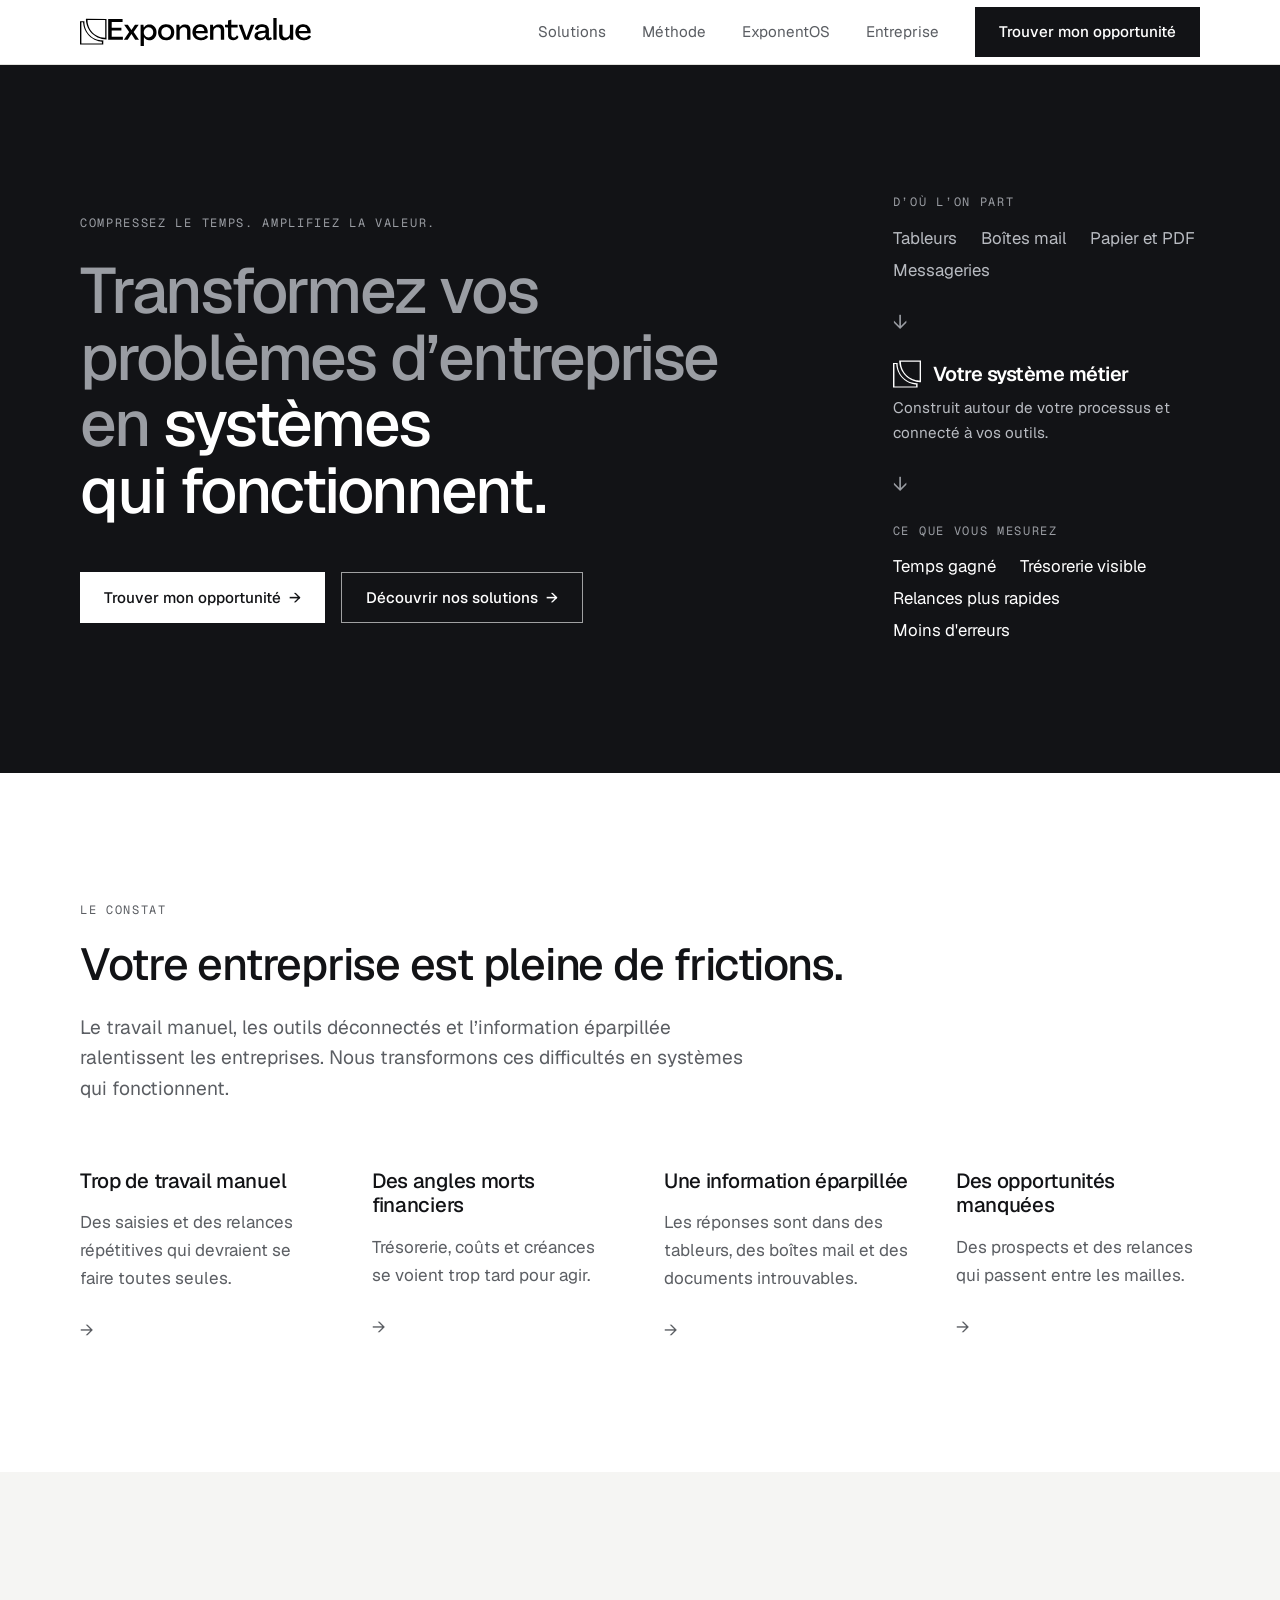
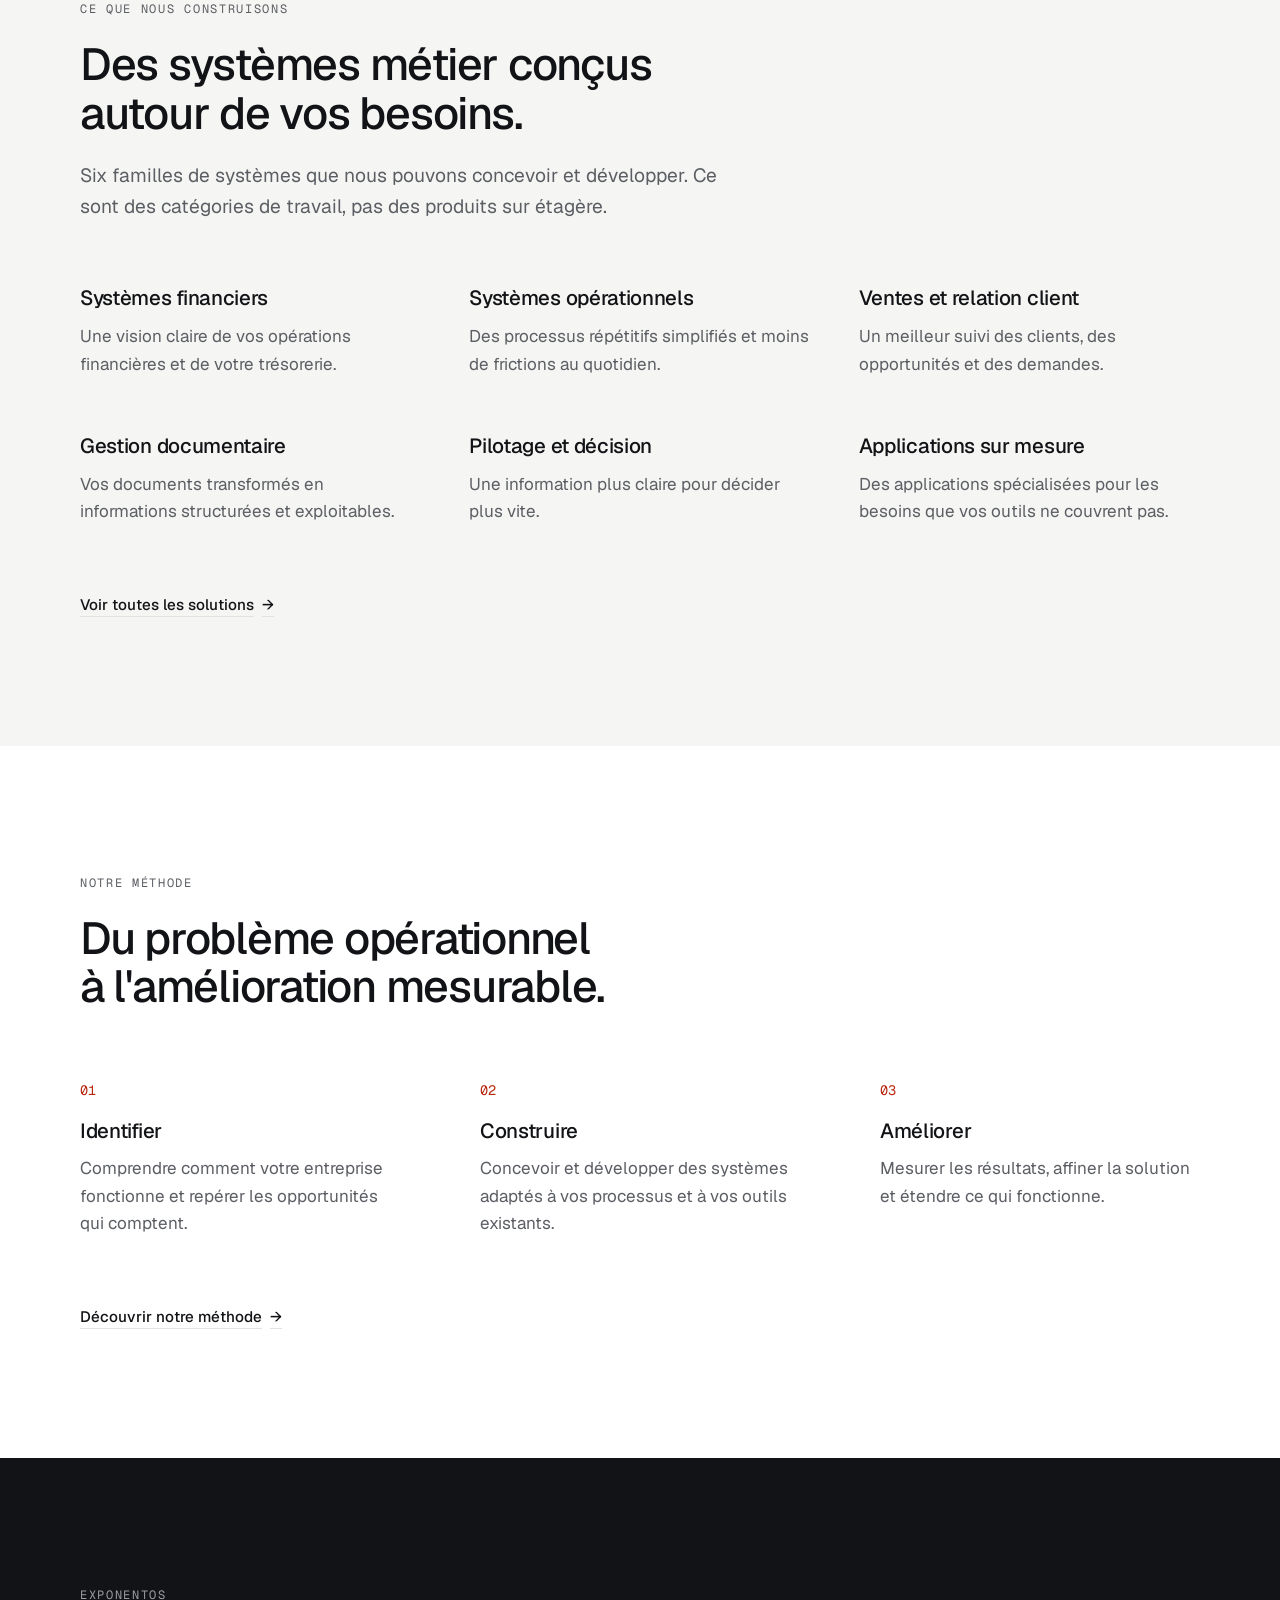
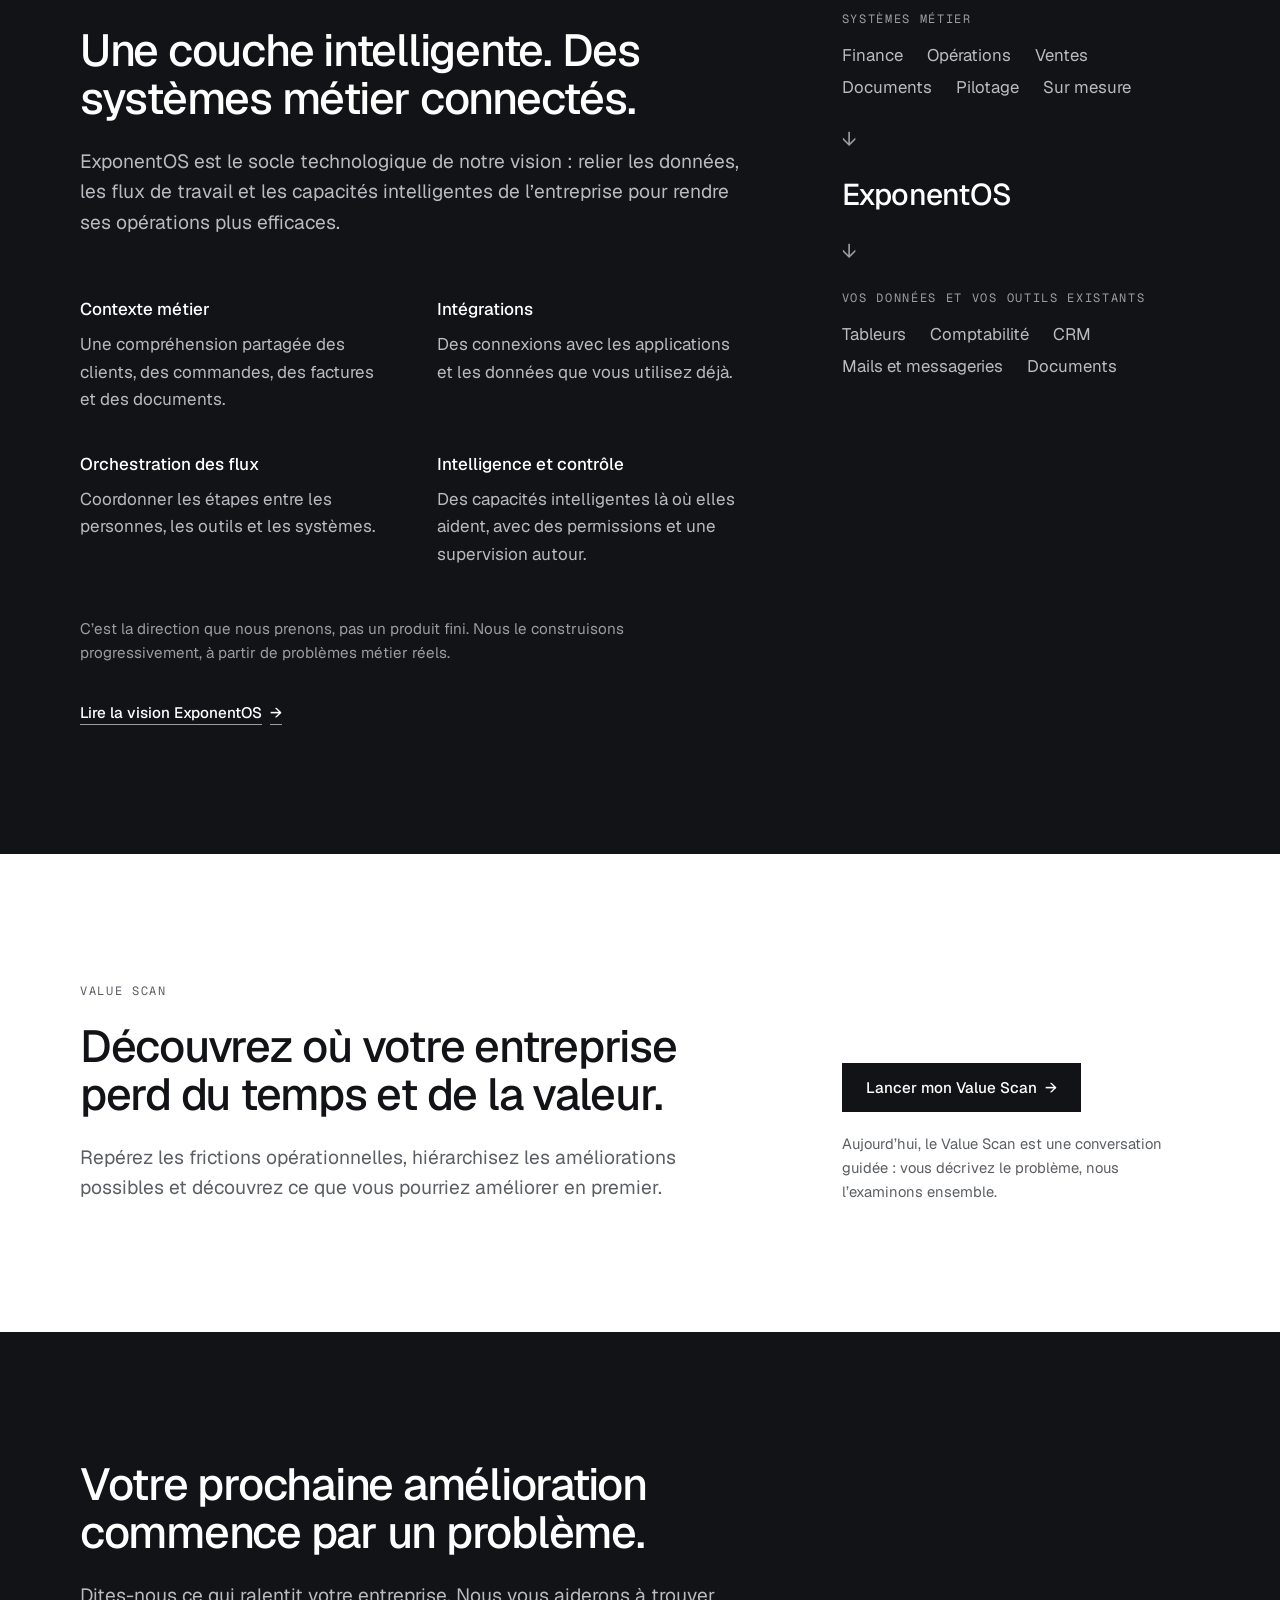
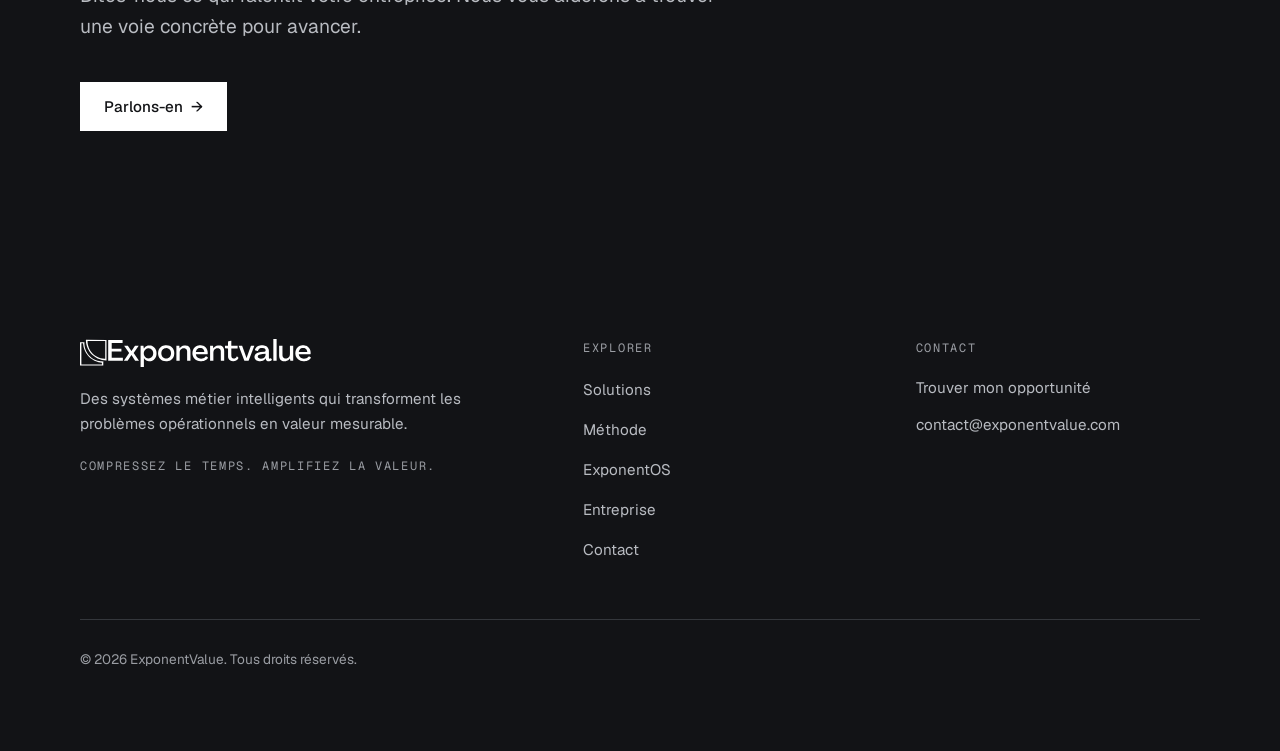
==== index.html @ ce818451 "build: site statique de f5083fb Source : f5083fb5725efc2dc9c69b0b4a4705950a9e1aca" ====
<!DOCTYPE html><html lang="fr" class="geistsans_d5a4f12f-module__Ur3q_a__variable geistmono_157ca88a-module__iaM1Ya__variable h-full antialiased"><head><meta charSet="utf-8"/><meta name="viewport" content="width=device-width, initial-scale=1"/><link rel="preload" href="/_next/static/media/GeistMono_Variable.p.3ms9vq719j3f8.woff2" as="font" crossorigin="" type="font/woff2"/><link rel="preload" href="/_next/static/media/Geist_Variable-s.p.0mrjj4bg00-he.woff2" as="font" crossorigin="" type="font/woff2"/><link rel="preload" as="image" href="/logo-black.svg"/><link rel="preload" as="image" href="/logo-white.svg"/><link rel="stylesheet" href="/_next/static/chunks/2wzl038fp2v4-.css" data-precedence="next"/><link rel="preload" as="script" fetchPriority="low" href="/_next/static/chunks/0iq1i69206cyl.js"/><script src="/_next/static/chunks/27jktro2p5rq9.js" async=""></script><script src="/_next/static/chunks/14ky3lzzqsaw3.js" async=""></script><script src="/_next/static/chunks/0iec5q4ack_04.js" async=""></script><script src="/_next/static/chunks/turbopack-0s4st_y0ucgpp.js" async=""></script><script src="/_next/static/chunks/38tiy2lx-io4j.js" async=""></script><script src="/_next/static/chunks/05-c3ty_6dwfk.js" async=""></script><script src="/_next/static/chunks/14mrh2-p_w84d.js" async=""></script><meta name="next-size-adjust" content=""/><meta name="theme-color" content="#121316"/><title>ExponentValue — Transformez vos problèmes d&#x27;entreprise en systèmes qui fonctionnent</title><meta name="description" content="ExponentValue transforme les problèmes opérationnels des entreprises en systèmes intelligents qui créent une valeur mesurable."/><link rel="manifest" href="/manifest.webmanifest"/><link rel="canonical" href="https://exponentvalue.com/"/><meta property="og:title" content="ExponentValue — Transformez vos problèmes d&#x27;entreprise en systèmes qui fonctionnent"/><meta property="og:description" content="ExponentValue transforme les problèmes opérationnels des entreprises en systèmes intelligents qui créent une valeur mesurable."/><meta property="og:url" content="https://exponentvalue.com/"/><meta property="og:site_name" content="ExponentValue"/><meta property="og:locale" content="fr_FR"/><meta property="og:image" content="https://exponentvalue.com/opengraph-image.png?opengraph-image.2zk7vp_e8ypqx.png"/><meta property="og:image:type" content="image/png"/><meta property="og:image:width" content="1200"/><meta property="og:image:height" content="630"/><meta property="og:image:alt" content="Logo ExponentValue, blanc sur fond noir"/><meta property="og:type" content="website"/><meta name="twitter:card" content="summary_large_image"/><meta name="twitter:title" content="ExponentValue — Transformez vos problèmes d&#x27;entreprise en systèmes qui fonctionnent"/><meta name="twitter:description" content="ExponentValue transforme les problèmes opérationnels des entreprises en systèmes intelligents qui créent une valeur mesurable."/><meta name="twitter:image" content="https://exponentvalue.com/opengraph-image.png?opengraph-image.2zk7vp_e8ypqx.png"/><meta name="twitter:image:alt" content="Logo ExponentValue, blanc sur fond noir"/><meta name="twitter:image:type" content="image/png"/><meta name="twitter:image:width" content="1200"/><meta name="twitter:image:height" content="630"/><link rel="icon" href="/favicon.ico?favicon.29ed_5eb4mu-z.ico" sizes="48x48" type="image/x-icon"/><link rel="icon" href="/icon.svg?icon.3gt16459l6rjc.svg" sizes="any" type="image/svg+xml"/><link rel="apple-touch-icon" href="/apple-icon.png?apple-icon.2i6vv2ck_z6_0.png" sizes="180x180" type="image/png"/><script src="/_next/static/chunks/0cz1d0mv5g_q7.js" noModule=""></script></head><body class="flex min-h-full flex-col"><div hidden=""><!--$--><!--/$--></div><a href="#main" class="sr-only focus:not-sr-only focus:fixed focus:left-4 focus:top-4 focus:z-[60] focus:bg-ink focus:px-4 focus:py-3 focus:text-paper">Aller au contenu</a><header class="sticky top-0 z-50 border-b border-line bg-paper"><div class="mx-auto w-full max-w-[1680px] px-6 sm:px-10 lg:px-14 xl:px-20 flex h-16 items-center justify-between"><a aria-label="ExponentValue — accueil" class="text-ink" href="/"><img alt="" width="232" height="28" decoding="async" data-nimg="1" class="h-7 w-auto " style="color:transparent" src="/logo-black.svg"/></a><nav aria-label="Navigation principale" class="hidden items-center gap-9 lg:flex"><a class="py-2 text-[0.95rem] transition-colors duration-150 underline decoration-1 underline-offset-[10px] focus-visible:outline-none focus-visible:decoration-ink text-muted decoration-transparent hover:text-ink" href="/solutions/">Solutions</a><a class="py-2 text-[0.95rem] transition-colors duration-150 underline decoration-1 underline-offset-[10px] focus-visible:outline-none focus-visible:decoration-ink text-muted decoration-transparent hover:text-ink" href="/methode/">Méthode</a><a class="py-2 text-[0.95rem] transition-colors duration-150 underline decoration-1 underline-offset-[10px] focus-visible:outline-none focus-visible:decoration-ink text-muted decoration-transparent hover:text-ink" href="/exponentos/">ExponentOS</a><a class="py-2 text-[0.95rem] transition-colors duration-150 underline decoration-1 underline-offset-[10px] focus-visible:outline-none focus-visible:decoration-ink text-muted decoration-transparent hover:text-ink" href="/entreprise/">Entreprise</a><a class="inline-flex min-h-12 items-center justify-center gap-2 px-6 py-3 text-[0.95rem] font-medium transition-colors duration-150 bg-ink text-paper hover:bg-ink-2 min-h-11 px-5 py-2.5" href="/contact/">Trouver mon opportunité</a></nav><button type="button" class="-mr-2 flex h-11 w-11 flex-col items-center justify-center gap-1.5 lg:hidden" aria-expanded="false" aria-controls="mobile-menu" aria-label="Ouvrir le menu"><span class="h-0.5 w-6 bg-ink transition-transform duration-150 "></span><span class="h-0.5 w-6 bg-ink transition-transform duration-150 "></span></button></div></header><main id="main" class="flex-1"><section class="bg-ink text-paper"><div class="mx-auto w-full max-w-[1680px] px-6 sm:px-10 lg:px-14 xl:px-20 grid gap-16 py-20 md:py-28 lg:grid-cols-[1.4fr_0.6fr] lg:items-center lg:gap-24 lg:py-32"><div><p class="font-mono text-[0.75rem] uppercase tracking-[0.14em] text-faint">Compressez le temps. Amplifiez la valeur.</p><h1 class="t-hero mt-6 max-w-4xl"><span class="text-faint">Transformez vos problèmes d’entreprise en</span> <!-- -->systèmes qui fonctionnent.</h1><div class="mt-12 flex flex-col gap-4 sm:flex-row"><a class="inline-flex min-h-12 items-center justify-center gap-2 px-6 py-3 text-[0.95rem] font-medium transition-colors duration-150 bg-paper text-ink hover:bg-mist" href="/contact/">Trouver mon opportunité<span aria-hidden="true">→</span></a><a class="inline-flex min-h-12 items-center justify-center gap-2 px-6 py-3 text-[0.95rem] font-medium transition-colors duration-150 border border-paper/60 text-paper hover:bg-paper hover:text-ink" href="/solutions/">Découvrir nos solutions<span aria-hidden="true">→</span></a></div></div><div role="img" aria-label="Schéma : des tableurs, des boîtes mail, des documents papier et des messageries éparpillés alimentent un système métier connecté, qui produit des résultats mesurables : temps gagné, trésorerie visible, relances plus rapides et moins d&#x27;erreurs."><p class="font-mono text-[0.75rem] uppercase tracking-[0.14em] text-faint">D’où l’on part</p><ul class="mt-3 flex flex-wrap gap-x-6 gap-y-1 text-[1.05rem] text-on-dark"><li>Tableurs</li><li>Boîtes mail</li><li>Papier et PDF</li><li>Messageries</li></ul><span aria-hidden="true" class="block py-6 text-xl text-faint">↓</span><div class="flex items-center gap-3 text-paper"><svg viewBox="632.6 656.1 710.8 710.8" aria-hidden="true" class="h-7 w-7 shrink-0"><path fill-rule="evenodd" fill="currentColor" d="M789.7 667.0L791.0 666.6L1343.0 666.8L1343.4 668.0L1343.3 1220.0L1342.0 1220.4L1310.0 1219.3L1284.0 1217.1L1250.0 1212.4L1220.0 1206.3L1189.0 1198.2L1161.0 1189.3L1132.0 1178.2L1103.0 1165.3L1076.0 1151.3L1047.0 1134.2L1023.0 1118.2L998.0 1099.4L974.0 1079.2L952.0 1058.4L930.8 1036.0L910.6 1012.0L891.8 987.0L879.8 969.0L874.6 961.0L858.7 934.0L844.8 907.0L831.8 878.0L820.8 849.0L811.8 821.0L803.7 790.0L797.7 760.0L792.7 724.0L790.5 698.0ZM833.8 701.0L835.0 700.4L1308.0 700.4L1309.0 701.0L1309.0 1174.4L1309.0 1175.0L1308.0 1175.5L1277.0 1174.4L1253.0 1172.1L1222.0 1167.3L1195.0 1161.4L1169.0 1154.2L1138.0 1143.4L1114.0 1133.4L1089.0 1121.3L1064.0 1107.3L1039.0 1091.2L1016.0 1074.4L1011.0 1070.2L993.0 1055.1L973.0 1036.3L953.9 1016.0L944.7 1005.0L934.7 993.0L918.6 971.0L903.7 948.0L890.6 925.0L876.7 897.0L873.7 890.0L864.7 868.0L855.7 842.0L847.8 814.0L841.7 786.0L836.7 751.0L834.7 729.0ZM714.9 732.0L750.0 731.8L750.6 733.0L750.6 774.0L751.3 775.0L751.4 776.0L751.6 789.0L753.7 812.0L758.7 847.0L764.7 875.0L772.7 904.0L781.6 930.0L792.6 957.0L805.5 984.0L821.8 1013.0L835.8 1035.0L851.8 1057.0L871.5 1081.0L891.0 1102.0L908.0 1118.2L935.0 1141.3L958.0 1158.2L981.0 1173.2L1006.0 1187.5L1032.0 1200.3L1061.0 1212.4L1086.0 1221.2L1114.0 1229.2L1148.0 1236.3L1174.0 1240.2L1197.0 1242.4L1221.0 1243.5L1256.0 1243.4L1257.2 1244.0L1256.6 1356.0L1256.0 1356.4L1176.0 1356.4L634.0 1356.4L632.8 1356.0L632.6 733.0L633.0 732.4L634.0 732.2ZM669.9 761.0L671.0 760.6L715.0 760.6L715.5 761.0L718.7 796.0L721.8 818.0L728.6 854.0L735.8 882.0L744.8 911.0L757.7 945.0L768.8 970.0L783.7 999.0L797.6 1023.0L814.7 1049.0L834.8 1076.0L850.6 1095.0L873.7 1120.0L896.0 1141.2L921.0 1162.3L942.0 1178.3L967.0 1195.2L992.0 1210.2L1025.0 1227.4L1049.0 1238.2L1075.0 1248.3L1109.0 1259.4L1135.0 1266.2L1165.0 1272.4L1198.0 1277.2L1219.0 1278.8L1219.7 1280.0L1219.7 1327.0L1219.0 1327.6L670.0 1327.4L669.7 1327.0Z"></path></svg><p class="text-xl font-semibold tracking-tight">Votre système métier</p></div><p class="mt-2 max-w-xs text-[0.95rem] leading-relaxed text-on-dark">Construit autour de votre processus et connecté à vos outils.</p><span aria-hidden="true" class="block py-6 text-xl text-faint">↓</span><p class="font-mono text-[0.75rem] uppercase tracking-[0.14em] text-faint">Ce que vous mesurez</p><ul class="mt-3 flex flex-wrap gap-x-6 gap-y-1 text-[1.05rem] text-paper"><li>Temps gagné</li><li>Trésorerie visible</li><li>Relances plus rapides</li><li>Moins d&#x27;erreurs</li></ul></div></div></section><section aria-labelledby="problems-title" class="bg-paper text-ink "><div class="mx-auto w-full max-w-[1680px] px-6 sm:px-10 lg:px-14 xl:px-20 py-20 md:py-28 lg:py-32"><div class="max-w-4xl "><p class="font-mono text-[0.75rem] uppercase tracking-[0.14em] text-muted">Le constat</p><h2 id="problems-title" class="t-h2 mt-5 text-ink">Votre entreprise est pleine de frictions.</h2><p class="lead mt-6 max-w-2xl text-muted">Le travail manuel, les outils déconnectés et l’information éparpillée ralentissent les entreprises. Nous transformons ces difficultés en systèmes qui fonctionnent.</p></div><ul class="mt-16 grid gap-x-12 gap-y-14 sm:grid-cols-2 lg:grid-cols-4"><li class="group relative"><h3 class="t-h3"><a class="after:absolute after:inset-0" href="/solutions/#operations">Trop de travail manuel</a></h3><p class="mt-4 max-w-xs leading-relaxed text-muted">Des saisies et des relances répétitives qui devraient se faire toutes seules.</p><span aria-hidden="true" class="mt-6 inline-block text-muted transition-transform duration-150 group-hover:text-ink motion-safe:group-hover:translate-x-1">→</span></li><li class="group relative"><h3 class="t-h3"><a class="after:absolute after:inset-0" href="/solutions/#finance">Des angles morts financiers</a></h3><p class="mt-4 max-w-xs leading-relaxed text-muted">Trésorerie, coûts et créances se voient trop tard pour agir.</p><span aria-hidden="true" class="mt-6 inline-block text-muted transition-transform duration-150 group-hover:text-ink motion-safe:group-hover:translate-x-1">→</span></li><li class="group relative"><h3 class="t-h3"><a class="after:absolute after:inset-0" href="/solutions/#documents">Une information éparpillée</a></h3><p class="mt-4 max-w-xs leading-relaxed text-muted">Les réponses sont dans des tableurs, des boîtes mail et des documents introuvables.</p><span aria-hidden="true" class="mt-6 inline-block text-muted transition-transform duration-150 group-hover:text-ink motion-safe:group-hover:translate-x-1">→</span></li><li class="group relative"><h3 class="t-h3"><a class="after:absolute after:inset-0" href="/solutions/#sales">Des opportunités manquées</a></h3><p class="mt-4 max-w-xs leading-relaxed text-muted">Des prospects et des relances qui passent entre les mailles.</p><span aria-hidden="true" class="mt-6 inline-block text-muted transition-transform duration-150 group-hover:text-ink motion-safe:group-hover:translate-x-1">→</span></li></ul></div></section><section aria-labelledby="build-title" class="bg-mist text-ink "><div class="mx-auto w-full max-w-[1680px] px-6 sm:px-10 lg:px-14 xl:px-20 py-20 md:py-28 lg:py-32"><div class="max-w-4xl "><p class="font-mono text-[0.75rem] uppercase tracking-[0.14em] text-muted">Ce que nous construisons</p><h2 id="build-title" class="t-h2 mt-5 text-ink">Des systèmes métier conçus autour de vos besoins.</h2><p class="lead mt-6 max-w-2xl text-muted">Six familles de systèmes que nous pouvons concevoir et développer. Ce sont des catégories de travail, pas des produits sur étagère.</p></div><ul class="mt-16 grid gap-x-12 gap-y-14 md:grid-cols-2 lg:grid-cols-3"><li class="relative"><h3 class="t-h3"><a class="underline decoration-transparent underline-offset-4 transition-colors duration-150 after:absolute after:inset-0 hover:decoration-ink" href="/solutions/#finance">Systèmes financiers</a></h3><p class="mt-3 max-w-sm leading-relaxed text-muted">Une vision claire de vos opérations financières et de votre trésorerie.</p></li><li class="relative"><h3 class="t-h3"><a class="underline decoration-transparent underline-offset-4 transition-colors duration-150 after:absolute after:inset-0 hover:decoration-ink" href="/solutions/#operations">Systèmes opérationnels</a></h3><p class="mt-3 max-w-sm leading-relaxed text-muted">Des processus répétitifs simplifiés et moins de frictions au quotidien.</p></li><li class="relative"><h3 class="t-h3"><a class="underline decoration-transparent underline-offset-4 transition-colors duration-150 after:absolute after:inset-0 hover:decoration-ink" href="/solutions/#sales">Ventes et relation client</a></h3><p class="mt-3 max-w-sm leading-relaxed text-muted">Un meilleur suivi des clients, des opportunités et des demandes.</p></li><li class="relative"><h3 class="t-h3"><a class="underline decoration-transparent underline-offset-4 transition-colors duration-150 after:absolute after:inset-0 hover:decoration-ink" href="/solutions/#documents">Gestion documentaire</a></h3><p class="mt-3 max-w-sm leading-relaxed text-muted">Vos documents transformés en informations structurées et exploitables.</p></li><li class="relative"><h3 class="t-h3"><a class="underline decoration-transparent underline-offset-4 transition-colors duration-150 after:absolute after:inset-0 hover:decoration-ink" href="/solutions/#intelligence">Pilotage et décision</a></h3><p class="mt-3 max-w-sm leading-relaxed text-muted">Une information plus claire pour décider plus vite.</p></li><li class="relative"><h3 class="t-h3"><a class="underline decoration-transparent underline-offset-4 transition-colors duration-150 after:absolute after:inset-0 hover:decoration-ink" href="/solutions/#custom">Applications sur mesure</a></h3><p class="mt-3 max-w-sm leading-relaxed text-muted">Des applications spécialisées pour les besoins que vos outils ne couvrent pas.</p></li></ul><div class="mt-16"><a class="group inline-flex items-center gap-2 text-[0.95rem] font-medium underline underline-offset-[6px] transition-colors duration-150 text-ink decoration-line hover:decoration-ink " href="/solutions/">Voir toutes les solutions<span aria-hidden="true" class="transition-transform duration-150 motion-safe:group-hover:translate-x-0.5">→</span></a></div></div></section><section aria-labelledby="work-title" class="bg-paper text-ink "><div class="mx-auto w-full max-w-[1680px] px-6 sm:px-10 lg:px-14 xl:px-20 py-20 md:py-28 lg:py-32"><div class="max-w-4xl "><p class="font-mono text-[0.75rem] uppercase tracking-[0.14em] text-muted">Notre méthode</p><h2 id="work-title" class="t-h2 mt-5 text-ink">Du problème opérationnel à l&#x27;amélioration mesurable.</h2></div><ol class="mt-16 grid gap-12 md:grid-cols-3 lg:gap-20"><li><span class="font-mono text-[0.85rem] text-accent-deep">01</span><h3 class="t-h3 mt-4">Identifier</h3><p class="mt-3 max-w-sm leading-relaxed text-muted">Comprendre comment votre entreprise fonctionne et repérer les opportunités qui comptent.</p></li><li><span class="font-mono text-[0.85rem] text-accent-deep">02</span><h3 class="t-h3 mt-4">Construire</h3><p class="mt-3 max-w-sm leading-relaxed text-muted">Concevoir et développer des systèmes adaptés à vos processus et à vos outils existants.</p></li><li><span class="font-mono text-[0.85rem] text-accent-deep">03</span><h3 class="t-h3 mt-4">Améliorer</h3><p class="mt-3 max-w-sm leading-relaxed text-muted">Mesurer les résultats, affiner la solution et étendre ce qui fonctionne.</p></li></ol><div class="mt-16"><a class="group inline-flex items-center gap-2 text-[0.95rem] font-medium underline underline-offset-[6px] transition-colors duration-150 text-ink decoration-line hover:decoration-ink " href="/methode/">Découvrir notre méthode<span aria-hidden="true" class="transition-transform duration-150 motion-safe:group-hover:translate-x-0.5">→</span></a></div></div></section><section aria-labelledby="os-title" class="bg-ink text-paper "><div class="mx-auto w-full max-w-[1680px] px-6 sm:px-10 lg:px-14 xl:px-20 py-20 md:py-28 lg:py-32"><div class="grid gap-16 lg:grid-cols-[1.3fr_0.7fr] lg:gap-24"><div><div class="max-w-4xl "><p class="font-mono text-[0.75rem] uppercase tracking-[0.14em] text-faint">ExponentOS</p><h2 id="os-title" class="t-h2 mt-5 text-paper">Une couche intelligente. Des systèmes métier connectés.</h2><p class="lead mt-6 max-w-2xl text-on-dark">ExponentOS est le socle technologique de notre vision : relier les données, les flux de travail et les capacités intelligentes de l’entreprise pour rendre ses opérations plus efficaces.</p></div><dl class="mt-14 grid gap-x-12 gap-y-9 sm:grid-cols-2"><div><dt class="font-medium text-paper">Contexte métier</dt><dd class="mt-2 max-w-sm leading-relaxed text-on-dark">Une compréhension partagée des clients, des commandes, des factures et des documents.</dd></div><div><dt class="font-medium text-paper">Intégrations</dt><dd class="mt-2 max-w-sm leading-relaxed text-on-dark">Des connexions avec les applications et les données que vous utilisez déjà.</dd></div><div><dt class="font-medium text-paper">Orchestration des flux</dt><dd class="mt-2 max-w-sm leading-relaxed text-on-dark">Coordonner les étapes entre les personnes, les outils et les systèmes.</dd></div><div><dt class="font-medium text-paper">Intelligence et contrôle</dt><dd class="mt-2 max-w-sm leading-relaxed text-on-dark">Des capacités intelligentes là où elles aident, avec des permissions et une supervision autour.</dd></div></dl><p class="mt-12 max-w-xl text-[0.95rem] leading-relaxed text-faint">C’est la direction que nous prenons, pas un produit fini. Nous le construisons progressivement, à partir de problèmes métier réels.</p><div class="mt-8"><a class="group inline-flex items-center gap-2 text-[0.95rem] font-medium underline underline-offset-[6px] transition-colors duration-150 text-paper decoration-faint hover:decoration-paper " href="/exponentos/">Lire la vision ExponentOS<span aria-hidden="true" class="transition-transform duration-150 motion-safe:group-hover:translate-x-0.5">→</span></a></div></div><div class="lg:pt-6"><div role="img" aria-label="Schéma : les systèmes métier reposent sur ExponentOS, qui se connecte vers le bas à vos données et à vos outils existants."><p class="font-mono text-[0.75rem] uppercase tracking-[0.14em] text-faint">Systèmes métier</p><ul class="mt-3 flex flex-wrap gap-x-6 gap-y-1 text-[1.05rem] text-on-dark"><li>Finance</li><li>Opérations</li><li>Ventes</li><li>Documents</li><li>Pilotage</li><li>Sur mesure</li></ul><span aria-hidden="true" class="block py-6 text-xl text-faint">↓</span><p class="text-3xl font-medium tracking-tight text-paper">ExponentOS</p><span aria-hidden="true" class="block py-6 text-xl text-faint">↓</span><p class="font-mono text-[0.75rem] uppercase tracking-[0.14em] text-faint">Vos données et vos outils existants</p><ul class="mt-3 flex flex-wrap gap-x-6 gap-y-1 text-[1.05rem] text-on-dark"><li>Tableurs</li><li>Comptabilité</li><li>CRM</li><li>Mails et messageries</li><li>Documents</li></ul></div></div></div></div></section><section aria-labelledby="scan-title" class="bg-paper text-ink "><div class="mx-auto w-full max-w-[1680px] px-6 sm:px-10 lg:px-14 xl:px-20 py-20 md:py-28 lg:py-32"><div class="grid gap-12 lg:grid-cols-[1.3fr_0.7fr] lg:items-end lg:gap-24"><div class="max-w-4xl "><p class="font-mono text-[0.75rem] uppercase tracking-[0.14em] text-muted">Value Scan</p><h2 id="scan-title" class="t-h2 mt-5 text-ink">Découvrez où votre entreprise perd du temps et de la valeur.</h2><p class="lead mt-6 max-w-2xl text-muted">Repérez les frictions opérationnelles, hiérarchisez les améliorations possibles et découvrez ce que vous pourriez améliorer en premier.</p></div><div><a class="inline-flex min-h-12 items-center justify-center gap-2 px-6 py-3 text-[0.95rem] font-medium transition-colors duration-150 bg-ink text-paper hover:bg-ink-2" href="/contact/">Lancer mon Value Scan<span aria-hidden="true">→</span></a><p class="mt-5 max-w-sm text-[0.92rem] leading-relaxed text-muted">Aujourd’hui, le Value Scan est une conversation guidée : vous décrivez le problème, nous l’examinons ensemble.</p></div></div></div></section><section aria-labelledby="cta-title" class="bg-ink text-paper "><div class="mx-auto w-full max-w-[1680px] px-6 sm:px-10 lg:px-14 xl:px-20 py-20 md:py-28 lg:py-32"><div class="max-w-4xl"><h2 id="cta-title" class="t-h2">Votre prochaine amélioration commence par un problème.</h2><p class="lead mt-6 max-w-2xl text-on-dark">Dites-nous ce qui ralentit votre entreprise. Nous vous aiderons à trouver une voie concrète pour avancer.</p><a class="inline-flex min-h-12 items-center justify-center gap-2 px-6 py-3 text-[0.95rem] font-medium transition-colors duration-150 bg-paper text-ink hover:bg-mist mt-10" href="/contact/">Parlons-en<span aria-hidden="true">→</span></a></div></div></section><!--$--><!--/$--></main><footer class="bg-ink text-on-dark"><div class="mx-auto w-full max-w-[1680px] px-6 sm:px-10 lg:px-14 xl:px-20 py-16 md:py-20"><div class="grid gap-12 md:grid-cols-[1.6fr_1fr_1fr]"><div><img alt="ExponentValue" width="232" height="28" decoding="async" data-nimg="1" class="h-7 w-auto " style="color:transparent" src="/logo-white.svg"/><p class="mt-5 max-w-sm text-[0.95rem] leading-relaxed">Des systèmes métier intelligents qui transforment les problèmes opérationnels en valeur mesurable.</p><p class="mt-5 font-mono text-[0.75rem] uppercase tracking-[0.14em] text-faint">Compressez le temps. Amplifiez la valeur.</p></div><nav aria-label="Pied de page"><p class="font-mono text-[0.75rem] uppercase tracking-[0.14em] text-faint">Explorer</p><ul class="mt-4 space-y-3"><li><a class="text-[0.95rem] transition-colors duration-150 hover:text-paper" href="/solutions/">Solutions</a></li><li><a class="text-[0.95rem] transition-colors duration-150 hover:text-paper" href="/methode/">Méthode</a></li><li><a class="text-[0.95rem] transition-colors duration-150 hover:text-paper" href="/exponentos/">ExponentOS</a></li><li><a class="text-[0.95rem] transition-colors duration-150 hover:text-paper" href="/entreprise/">Entreprise</a></li><li><a class="text-[0.95rem] transition-colors duration-150 hover:text-paper" href="/contact/">Contact</a></li></ul></nav><div><p class="font-mono text-[0.75rem] uppercase tracking-[0.14em] text-faint">Contact</p><ul class="mt-4 space-y-3 text-[0.95rem]"><li><a class="transition-colors duration-150 hover:text-paper" href="/contact/">Trouver mon opportunité</a></li><li><a href="mailto:contact@exponentvalue.com" class="transition-colors duration-150 hover:text-paper">contact@exponentvalue.com</a></li></ul></div></div><div class="mt-14 border-t border-line-dark pt-7 text-[0.85rem] text-faint">© <!-- -->2026<!-- --> ExponentValue. Tous droits réservés.</div></div></footer><script type="application/ld+json">{"@context":"https://schema.org","@type":"Organization","name":"ExponentValue","url":"https://exponentvalue.com","logo":"https://exponentvalue.com/icon-512.png","description":"ExponentValue transforme les problèmes opérationnels des entreprises en systèmes intelligents qui créent une valeur mesurable."}</script><script src="/_next/static/chunks/0iq1i69206cyl.js" id="_R_" async=""></script><script>(self.__next_f=self.__next_f||[]).push([0])</script><script>self.__next_f.push([1,"1:\"$Sreact.fragment\"\n2:I[42724,[\"/_next/static/chunks/38tiy2lx-io4j.js\"],\"default\"]\n3:I[39756,[\"/_next/static/chunks/05-c3ty_6dwfk.js\",\"/_next/static/chunks/14mrh2-p_w84d.js\"],\"default\"]\n4:I[37457,[\"/_next/static/chunks/05-c3ty_6dwfk.js\",\"/_next/static/chunks/14mrh2-p_w84d.js\"],\"default\"]\n5:I[22016,[\"/_next/static/chunks/38tiy2lx-io4j.js\"],\"\"]\n6:I[5500,[\"/_next/static/chunks/38tiy2lx-io4j.js\"],\"Image\"]\nc:I[68027,[\"/_next/static/chunks/38tiy2lx-io4j.js\"],\"default\",1]\n:HL[\"/_next/static/chunks/2wzl038fp2v4-.css\",\"style\"]\n:HL[\"/_next/static/media/GeistMono_Variable.p.3ms9vq719j3f8.woff2\",\"font\",{\"crossOrigin\":\"\",\"type\":\"font/woff2\"}]\n:HL[\"/_next/static/media/Geist_Variable-s.p.0mrjj4bg00-he.woff2\",\"font\",{\"crossOrigin\":\"\",\"type\":\"font/woff2\"}]\n"])</script><script>self.__next_f.push([1,"0:{\"P\":null,\"c\":[\"\",\"\"],\"q\":\"\",\"i\":false,\"f\":[[[\"\",{\"children\":[\"__PAGE__\",{}]},\"$undefined\",\"$undefined\",16],[[\"$\",\"$1\",\"c\",{\"children\":[[[\"$\",\"link\",\"0\",{\"rel\":\"stylesheet\",\"href\":\"/_next/static/chunks/2wzl038fp2v4-.css\",\"precedence\":\"next\",\"crossOrigin\":\"$undefined\",\"nonce\":\"$undefined\"}],[\"$\",\"script\",\"script-0\",{\"src\":\"/_next/static/chunks/38tiy2lx-io4j.js\",\"async\":true,\"nonce\":\"$undefined\"}]],[\"$\",\"html\",null,{\"lang\":\"fr\",\"className\":\"geistsans_d5a4f12f-module__Ur3q_a__variable geistmono_157ca88a-module__iaM1Ya__variable h-full antialiased\",\"children\":[\"$\",\"body\",null,{\"className\":\"flex min-h-full flex-col\",\"children\":[[\"$\",\"a\",null,{\"href\":\"#main\",\"className\":\"sr-only focus:not-sr-only focus:fixed focus:left-4 focus:top-4 focus:z-[60] focus:bg-ink focus:px-4 focus:py-3 focus:text-paper\",\"children\":\"Aller au contenu\"}],[\"$\",\"$L2\",null,{}],[\"$\",\"main\",null,{\"id\":\"main\",\"className\":\"flex-1\",\"children\":[\"$\",\"$L3\",null,{\"parallelRouterKey\":\"children\",\"error\":\"$undefined\",\"errorStyles\":\"$undefined\",\"errorScripts\":\"$undefined\",\"template\":[\"$\",\"$L4\",null,{}],\"templateStyles\":\"$undefined\",\"templateScripts\":\"$undefined\",\"notFound\":[[\"$\",\"section\",null,{\"id\":\"$undefined\",\"aria-labelledby\":\"notfound-title\",\"className\":\"bg-paper text-ink \",\"children\":[\"$\",\"div\",null,{\"className\":\"mx-auto w-full max-w-[1680px] px-6 sm:px-10 lg:px-14 xl:px-20 py-20 md:py-28 lg:py-32\",\"children\":[[\"$\",\"div\",null,{\"className\":\"max-w-4xl \",\"children\":[[\"$\",\"p\",null,{\"className\":\"font-mono text-[0.75rem] uppercase tracking-[0.14em] text-muted\",\"children\":\"404\"}],[\"$\",\"h1\",null,{\"id\":\"notfound-title\",\"className\":\"t-display mt-5 text-ink\",\"children\":\"Cette page n'existe pas.\"}],[\"$\",\"p\",null,{\"className\":\"lead mt-6 max-w-2xl text-muted\",\"children\":\"Le lien est peut-être périmé, ou la page a changé d’adresse. Repartez de l’accueil.\"}]]}],[\"$\",\"div\",null,{\"className\":\"mt-12 flex flex-col gap-4 sm:flex-row\",\"children\":[[\"$\",\"$L5\",null,{\"href\":\"/\",\"className\":\"inline-flex min-h-12 items-center justify-center gap-2 px-6 py-3 text-[0.95rem] font-medium transition-colors duration-150 bg-ink text-paper hover:bg-ink-2\",\"children\":[\"Retour à l’accueil\",[\"$\",\"span\",null,{\"aria-hidden\":\"true\",\"children\":\"→\"}]]}],[\"$\",\"$L5\",null,{\"href\":\"/solutions/\",\"className\":\"inline-flex min-h-12 items-center justify-center gap-2 px-6 py-3 text-[0.95rem] font-medium transition-colors duration-150 border border-ink text-ink hover:bg-ink hover:text-paper\",\"children\":[\"Découvrir nos solutions\",[\"$\",\"span\",null,{\"aria-hidden\":\"true\",\"children\":\"→\"}]]}]]}]]}]}],[]],\"forbidden\":\"$undefined\",\"unauthorized\":\"$undefined\"}]}],[\"$\",\"footer\",null,{\"className\":\"bg-ink text-on-dark\",\"children\":[\"$\",\"div\",null,{\"className\":\"mx-auto w-full max-w-[1680px] px-6 sm:px-10 lg:px-14 xl:px-20 py-16 md:py-20\",\"children\":[[\"$\",\"div\",null,{\"className\":\"grid gap-12 md:grid-cols-[1.6fr_1fr_1fr]\",\"children\":[[\"$\",\"div\",null,{\"children\":[[\"$\",\"$L6\",null,{\"src\":\"/logo-white.svg\",\"alt\":\"ExponentValue\",\"width\":232,\"height\":28,\"priority\":true,\"className\":\"h-7 w-auto \"}],[\"$\",\"p\",null,{\"className\":\"mt-5 max-w-sm text-[0.95rem] leading-relaxed\",\"children\":\"Des systèmes métier intelligents qui transforment les problèmes opérationnels en valeur mesurable.\"}],[\"$\",\"p\",null,{\"className\":\"mt-5 font-mono text-[0.75rem] uppercase tracking-[0.14em] text-faint\",\"children\":\"Compressez le temps. Amplifiez la valeur.\"}]]}],[\"$\",\"nav\",null,{\"aria-label\":\"Pied de page\",\"children\":[[\"$\",\"p\",null,{\"className\":\"font-mono text-[0.75rem] uppercase tracking-[0.14em] text-faint\",\"children\":\"Explorer\"}],[\"$\",\"ul\",null,{\"className\":\"mt-4 space-y-3\",\"children\":[[\"$\",\"li\",\"/solutions/\",{\"children\":[\"$\",\"$L5\",null,{\"href\":\"/solutions/\",\"className\":\"text-[0.95rem] transition-colors duration-150 hover:text-paper\",\"children\":\"Solutions\"}]}],[\"$\",\"li\",\"/methode/\",{\"children\":[\"$\",\"$L5\",null,{\"href\":\"/methode/\",\"className\":\"text-[0.95rem] transition-colors duration-150 hover:text-paper\",\"children\":\"Méthode\"}]}],[\"$\",\"li\",\"/exponentos/\",{\"children\":[\"$\",\"$L5\",null,{\"href\":\"/exponentos/\",\"className\":\"text-[0.95rem] transition-colors duration-150 hover:text-paper\",\"children\":\"ExponentOS\"}]}],[\"$\",\"li\",\"/entreprise/\",{\"children\":[\"$\",\"$L5\",null,{\"href\":\"/entreprise/\",\"className\":\"text-[0.95rem] transition-colors duration-150 hover:text-paper\",\"children\":\"Entreprise\"}]}],[\"$\",\"li\",\"/contact/\",{\"children\":[\"$\",\"$L5\",null,{\"href\":\"/contact/\",\"className\":\"text-[0.95rem] transition-colors duration-150 hover:text-paper\",\"children\":\"Contact\"}]}]]}]]}],\"$L7\"]}],\"$L8\"]}]}],\"$L9\"]}]}]]}],{\"children\":[\"$La\",{},null,false,null]},null,false,null],\"$Lb\",false]],\"m\":\"$undefined\",\"G\":[\"$c\",[\"$Ld\"]],\"S\":true,\"h\":null,\"s\":\"$undefined\",\"l\":\"$undefined\",\"p\":\"$undefined\",\"d\":\"$undefined\",\"b\":\"r5AC-9NxB6yHjRq7lNomU\"}\n"])</script><script>self.__next_f.push([1,"1b:I[97367,[\"/_next/static/chunks/05-c3ty_6dwfk.js\",\"/_next/static/chunks/14mrh2-p_w84d.js\"],\"ViewportBoundary\"]\n1d:I[97367,[\"/_next/static/chunks/05-c3ty_6dwfk.js\",\"/_next/static/chunks/14mrh2-p_w84d.js\"],\"MetadataBoundary\"]\n1e:\"$Sreact.suspense\"\n7:[\"$\",\"div\",null,{\"children\":[[\"$\",\"p\",null,{\"className\":\"font-mono text-[0.75rem] uppercase tracking-[0.14em] text-faint\",\"children\":\"Contact\"}],[\"$\",\"ul\",null,{\"className\":\"mt-4 space-y-3 text-[0.95rem]\",\"children\":[[\"$\",\"li\",null,{\"children\":[\"$\",\"$L5\",null,{\"href\":\"/contact/\",\"className\":\"transition-colors duration-150 hover:text-paper\",\"children\":\"Trouver mon opportunité\"}]}],[\"$\",\"li\",null,{\"children\":[\"$\",\"a\",null,{\"href\":\"mailto:contact@exponentvalue.com\",\"className\":\"transition-colors duration-150 hover:text-paper\",\"children\":\"contact@exponentvalue.com\"}]}]]}]]}]\n8:[\"$\",\"div\",null,{\"className\":\"mt-14 border-t border-line-dark pt-7 text-[0.85rem] text-faint\",\"children\":[\"© \",2026,\" ExponentValue. Tous droits réservés.\"]}]\n9:[\"$\",\"script\",null,{\"type\":\"application/ld+json\",\"dangerouslySetInnerHTML\":{\"__html\":\"{\\\"@context\\\":\\\"https://schema.org\\\",\\\"@type\\\":\\\"Organization\\\",\\\"name\\\":\\\"ExponentValue\\\",\\\"url\\\":\\\"https://exponentvalue.com\\\",\\\"logo\\\":\\\"https://exponentvalue.com/icon-512.png\\\",\\\"description\\\":\\\"ExponentValue transforme les problèmes opérationnels des entreprises en systèmes intelligents qui créent une valeur mesurable.\\\"}\"}}]\ne:T76a,"])</script><script>self.__next_f.push([1,"M789.7 667.0L791.0 666.6L1343.0 666.8L1343.4 668.0L1343.3 1220.0L1342.0 1220.4L1310.0 1219.3L1284.0 1217.1L1250.0 1212.4L1220.0 1206.3L1189.0 1198.2L1161.0 1189.3L1132.0 1178.2L1103.0 1165.3L1076.0 1151.3L1047.0 1134.2L1023.0 1118.2L998.0 1099.4L974.0 1079.2L952.0 1058.4L930.8 1036.0L910.6 1012.0L891.8 987.0L879.8 969.0L874.6 961.0L858.7 934.0L844.8 907.0L831.8 878.0L820.8 849.0L811.8 821.0L803.7 790.0L797.7 760.0L792.7 724.0L790.5 698.0ZM833.8 701.0L835.0 700.4L1308.0 700.4L1309.0 701.0L1309.0 1174.4L1309.0 1175.0L1308.0 1175.5L1277.0 1174.4L1253.0 1172.1L1222.0 1167.3L1195.0 1161.4L1169.0 1154.2L1138.0 1143.4L1114.0 1133.4L1089.0 1121.3L1064.0 1107.3L1039.0 1091.2L1016.0 1074.4L1011.0 1070.2L993.0 1055.1L973.0 1036.3L953.9 1016.0L944.7 1005.0L934.7 993.0L918.6 971.0L903.7 948.0L890.6 925.0L876.7 897.0L873.7 890.0L864.7 868.0L855.7 842.0L847.8 814.0L841.7 786.0L836.7 751.0L834.7 729.0ZM714.9 732.0L750.0 731.8L750.6 733.0L750.6 774.0L751.3 775.0L751.4 776.0L751.6 789.0L753.7 812.0L758.7 847.0L764.7 875.0L772.7 904.0L781.6 930.0L792.6 957.0L805.5 984.0L821.8 1013.0L835.8 1035.0L851.8 1057.0L871.5 1081.0L891.0 1102.0L908.0 1118.2L935.0 1141.3L958.0 1158.2L981.0 1173.2L1006.0 1187.5L1032.0 1200.3L1061.0 1212.4L1086.0 1221.2L1114.0 1229.2L1148.0 1236.3L1174.0 1240.2L1197.0 1242.4L1221.0 1243.5L1256.0 1243.4L1257.2 1244.0L1256.6 1356.0L1256.0 1356.4L1176.0 1356.4L634.0 1356.4L632.8 1356.0L632.6 733.0L633.0 732.4L634.0 732.2ZM669.9 761.0L671.0 760.6L715.0 760.6L715.5 761.0L718.7 796.0L721.8 818.0L728.6 854.0L735.8 882.0L744.8 911.0L757.7 945.0L768.8 970.0L783.7 999.0L797.6 1023.0L814.7 1049.0L834.8 1076.0L850.6 1095.0L873.7 1120.0L896.0 1141.2L921.0 1162.3L942.0 1178.3L967.0 1195.2L992.0 1210.2L1025.0 1227.4L1049.0 1238.2L1075.0 1248.3L1109.0 1259.4L1135.0 1266.2L1165.0 1272.4L1198.0 1277.2L1219.0 1278.8L1219.7 1280.0L1219.7 1327.0L1219.0 1327.6L670.0 1327.4L669.7 1327.0Z"])</script><script>self.__next_f.push([1,"a:[\"$\",\"$1\",\"c\",{\"children\":[[[\"$\",\"section\",null,{\"className\":\"bg-ink text-paper\",\"children\":[\"$\",\"div\",null,{\"className\":\"mx-auto w-full max-w-[1680px] px-6 sm:px-10 lg:px-14 xl:px-20 grid gap-16 py-20 md:py-28 lg:grid-cols-[1.4fr_0.6fr] lg:items-center lg:gap-24 lg:py-32\",\"children\":[[\"$\",\"div\",null,{\"children\":[[\"$\",\"p\",null,{\"className\":\"font-mono text-[0.75rem] uppercase tracking-[0.14em] text-faint\",\"children\":\"Compressez le temps. Amplifiez la valeur.\"}],[\"$\",\"h1\",null,{\"className\":\"t-hero mt-6 max-w-4xl\",\"children\":[[\"$\",\"span\",null,{\"className\":\"text-faint\",\"children\":\"Transformez vos problèmes d’entreprise en\"}],\" \",\"systèmes qui fonctionnent.\"]}],[\"$\",\"div\",null,{\"className\":\"mt-12 flex flex-col gap-4 sm:flex-row\",\"children\":[[\"$\",\"$L5\",null,{\"href\":\"/contact/\",\"className\":\"inline-flex min-h-12 items-center justify-center gap-2 px-6 py-3 text-[0.95rem] font-medium transition-colors duration-150 bg-paper text-ink hover:bg-mist\",\"children\":[\"Trouver mon opportunité\",[\"$\",\"span\",null,{\"aria-hidden\":\"true\",\"children\":\"→\"}]]}],[\"$\",\"$L5\",null,{\"href\":\"/solutions/\",\"className\":\"inline-flex min-h-12 items-center justify-center gap-2 px-6 py-3 text-[0.95rem] font-medium transition-colors duration-150 border border-paper/60 text-paper hover:bg-paper hover:text-ink\",\"children\":[\"Découvrir nos solutions\",[\"$\",\"span\",null,{\"aria-hidden\":\"true\",\"children\":\"→\"}]]}]]}]]}],[\"$\",\"div\",null,{\"role\":\"img\",\"aria-label\":\"Schéma : des tableurs, des boîtes mail, des documents papier et des messageries éparpillés alimentent un système métier connecté, qui produit des résultats mesurables : temps gagné, trésorerie visible, relances plus rapides et moins d'erreurs.\",\"children\":[[\"$\",\"p\",null,{\"className\":\"font-mono text-[0.75rem] uppercase tracking-[0.14em] text-faint\",\"children\":\"D’où l’on part\"}],[\"$\",\"ul\",null,{\"className\":\"mt-3 flex flex-wrap gap-x-6 gap-y-1 text-[1.05rem] text-on-dark\",\"children\":[[\"$\",\"li\",\"Tableurs\",{\"children\":\"Tableurs\"}],[\"$\",\"li\",\"Boîtes mail\",{\"children\":\"Boîtes mail\"}],[\"$\",\"li\",\"Papier et PDF\",{\"children\":\"Papier et PDF\"}],[\"$\",\"li\",\"Messageries\",{\"children\":\"Messageries\"}]]}],[\"$\",\"span\",null,{\"aria-hidden\":\"true\",\"className\":\"block py-6 text-xl text-faint\",\"children\":\"↓\"}],[\"$\",\"div\",null,{\"className\":\"flex items-center gap-3 text-paper\",\"children\":[[\"$\",\"svg\",null,{\"viewBox\":\"632.6 656.1 710.8 710.8\",\"aria-hidden\":\"true\",\"className\":\"h-7 w-7 shrink-0\",\"children\":[\"$\",\"path\",null,{\"fillRule\":\"evenodd\",\"fill\":\"currentColor\",\"d\":\"$e\"}]}],\"$Lf\"]}],\"$L10\",\"$L11\",\"$L12\",\"$L13\"]}]]}]}],\"$L14\",\"$L15\",\"$L16\",\"$L17\",\"$L18\",\"$L19\"],null,\"$L1a\"]}]\n"])</script><script>self.__next_f.push([1,"b:[\"$\",\"$1\",\"h\",{\"children\":[null,[\"$\",\"$L1b\",null,{\"children\":\"$L1c\"}],[\"$\",\"div\",null,{\"hidden\":true,\"children\":[\"$\",\"$L1d\",null,{\"children\":[\"$\",\"$1e\",null,{\"name\":\"Next.Metadata\",\"children\":\"$L1f\"}]}]}],[\"$\",\"meta\",null,{\"name\":\"next-size-adjust\",\"content\":\"\"}]]}]\nd:[\"$\",\"link\",\"0\",{\"rel\":\"stylesheet\",\"href\":\"/_next/static/chunks/2wzl038fp2v4-.css\",\"precedence\":\"next\",\"crossOrigin\":\"$undefined\",\"nonce\":\"$undefined\"}]\n"])</script><script>self.__next_f.push([1,"22:I[97367,[\"/_next/static/chunks/05-c3ty_6dwfk.js\",\"/_next/static/chunks/14mrh2-p_w84d.js\"],\"OutletBoundary\"]\nf:[\"$\",\"p\",null,{\"className\":\"text-xl font-semibold tracking-tight\",\"children\":\"Votre système métier\"}]\n10:[\"$\",\"p\",null,{\"className\":\"mt-2 max-w-xs text-[0.95rem] leading-relaxed text-on-dark\",\"children\":\"Construit autour de votre processus et connecté à vos outils.\"}]\n11:[\"$\",\"span\",null,{\"aria-hidden\":\"true\",\"className\":\"block py-6 text-xl text-faint\",\"children\":\"↓\"}]\n12:[\"$\",\"p\",null,{\"className\":\"font-mono text-[0.75rem] uppercase tracking-[0.14em] text-faint\",\"children\":\"Ce que vous mesurez\"}]\n13:[\"$\",\"ul\",null,{\"className\":\"mt-3 flex flex-wrap gap-x-6 gap-y-1 text-[1.05rem] text-paper\",\"children\":[[\"$\",\"li\",\"Temps gagné\",{\"children\":\"Temps gagné\"}],[\"$\",\"li\",\"Trésorerie visible\",{\"children\":\"Trésorerie visible\"}],[\"$\",\"li\",\"Relances plus rapides\",{\"children\":\"Relances plus rapides\"}],[\"$\",\"li\",\"Moins d'erreurs\",{\"children\":\"Moins d'erreurs\"}]]}]\n"])</script><script>self.__next_f.push([1,"14:[\"$\",\"section\",null,{\"id\":\"$undefined\",\"aria-labelledby\":\"problems-title\",\"className\":\"bg-paper text-ink \",\"children\":[\"$\",\"div\",null,{\"className\":\"mx-auto w-full max-w-[1680px] px-6 sm:px-10 lg:px-14 xl:px-20 py-20 md:py-28 lg:py-32\",\"children\":[[\"$\",\"div\",null,{\"className\":\"max-w-4xl \",\"children\":[[\"$\",\"p\",null,{\"className\":\"font-mono text-[0.75rem] uppercase tracking-[0.14em] text-muted\",\"children\":\"Le constat\"}],[\"$\",\"h2\",null,{\"id\":\"problems-title\",\"className\":\"t-h2 mt-5 text-ink\",\"children\":\"Votre entreprise est pleine de frictions.\"}],[\"$\",\"p\",null,{\"className\":\"lead mt-6 max-w-2xl text-muted\",\"children\":\"Le travail manuel, les outils déconnectés et l’information éparpillée ralentissent les entreprises. Nous transformons ces difficultés en systèmes qui fonctionnent.\"}]]}],[\"$\",\"ul\",null,{\"className\":\"mt-16 grid gap-x-12 gap-y-14 sm:grid-cols-2 lg:grid-cols-4\",\"children\":[[\"$\",\"li\",\"Trop de travail manuel\",{\"className\":\"group relative\",\"children\":[[\"$\",\"h3\",null,{\"className\":\"t-h3\",\"children\":[\"$\",\"$L5\",null,{\"href\":\"/solutions/#operations\",\"className\":\"after:absolute after:inset-0\",\"children\":\"Trop de travail manuel\"}]}],[\"$\",\"p\",null,{\"className\":\"mt-4 max-w-xs leading-relaxed text-muted\",\"children\":\"Des saisies et des relances répétitives qui devraient se faire toutes seules.\"}],[\"$\",\"span\",null,{\"aria-hidden\":\"true\",\"className\":\"mt-6 inline-block text-muted transition-transform duration-150 group-hover:text-ink motion-safe:group-hover:translate-x-1\",\"children\":\"→\"}]]}],[\"$\",\"li\",\"Des angles morts financiers\",{\"className\":\"group relative\",\"children\":[[\"$\",\"h3\",null,{\"className\":\"t-h3\",\"children\":[\"$\",\"$L5\",null,{\"href\":\"/solutions/#finance\",\"className\":\"after:absolute after:inset-0\",\"children\":\"Des angles morts financiers\"}]}],[\"$\",\"p\",null,{\"className\":\"mt-4 max-w-xs leading-relaxed text-muted\",\"children\":\"Trésorerie, coûts et créances se voient trop tard pour agir.\"}],[\"$\",\"span\",null,{\"aria-hidden\":\"true\",\"className\":\"mt-6 inline-block text-muted transition-transform duration-150 group-hover:text-ink motion-safe:group-hover:translate-x-1\",\"children\":\"→\"}]]}],[\"$\",\"li\",\"Une information éparpillée\",{\"className\":\"group relative\",\"children\":[[\"$\",\"h3\",null,{\"className\":\"t-h3\",\"children\":[\"$\",\"$L5\",null,{\"href\":\"/solutions/#documents\",\"className\":\"after:absolute after:inset-0\",\"children\":\"Une information éparpillée\"}]}],[\"$\",\"p\",null,{\"className\":\"mt-4 max-w-xs leading-relaxed text-muted\",\"children\":\"Les réponses sont dans des tableurs, des boîtes mail et des documents introuvables.\"}],[\"$\",\"span\",null,{\"aria-hidden\":\"true\",\"className\":\"mt-6 inline-block text-muted transition-transform duration-150 group-hover:text-ink motion-safe:group-hover:translate-x-1\",\"children\":\"→\"}]]}],[\"$\",\"li\",\"Des opportunités manquées\",{\"className\":\"group relative\",\"children\":[[\"$\",\"h3\",null,{\"className\":\"t-h3\",\"children\":[\"$\",\"$L5\",null,{\"href\":\"/solutions/#sales\",\"className\":\"after:absolute after:inset-0\",\"children\":\"Des opportunités manquées\"}]}],[\"$\",\"p\",null,{\"className\":\"mt-4 max-w-xs leading-relaxed text-muted\",\"children\":\"Des prospects et des relances qui passent entre les mailles.\"}],[\"$\",\"span\",null,{\"aria-hidden\":\"true\",\"className\":\"mt-6 inline-block text-muted transition-transform duration-150 group-hover:text-ink motion-safe:group-hover:translate-x-1\",\"children\":\"→\"}]]}]]}]]}]}]\n"])</script><script>self.__next_f.push([1,"15:[\"$\",\"section\",null,{\"id\":\"$undefined\",\"aria-labelledby\":\"build-title\",\"className\":\"bg-mist text-ink \",\"children\":[\"$\",\"div\",null,{\"className\":\"mx-auto w-full max-w-[1680px] px-6 sm:px-10 lg:px-14 xl:px-20 py-20 md:py-28 lg:py-32\",\"children\":[[\"$\",\"div\",null,{\"className\":\"max-w-4xl \",\"children\":[[\"$\",\"p\",null,{\"className\":\"font-mono text-[0.75rem] uppercase tracking-[0.14em] text-muted\",\"children\":\"Ce que nous construisons\"}],[\"$\",\"h2\",null,{\"id\":\"build-title\",\"className\":\"t-h2 mt-5 text-ink\",\"children\":\"Des systèmes métier conçus autour de vos besoins.\"}],[\"$\",\"p\",null,{\"className\":\"lead mt-6 max-w-2xl text-muted\",\"children\":\"Six familles de systèmes que nous pouvons concevoir et développer. Ce sont des catégories de travail, pas des produits sur étagère.\"}]]}],[\"$\",\"ul\",null,{\"className\":\"mt-16 grid gap-x-12 gap-y-14 md:grid-cols-2 lg:grid-cols-3\",\"children\":[[\"$\",\"li\",\"finance\",{\"className\":\"relative\",\"children\":[[\"$\",\"h3\",null,{\"className\":\"t-h3\",\"children\":[\"$\",\"$L5\",null,{\"href\":\"/solutions/#finance\",\"className\":\"underline decoration-transparent underline-offset-4 transition-colors duration-150 after:absolute after:inset-0 hover:decoration-ink\",\"children\":\"Systèmes financiers\"}]}],[\"$\",\"p\",null,{\"className\":\"mt-3 max-w-sm leading-relaxed text-muted\",\"children\":\"Une vision claire de vos opérations financières et de votre trésorerie.\"}]]}],[\"$\",\"li\",\"operations\",{\"className\":\"relative\",\"children\":[[\"$\",\"h3\",null,{\"className\":\"t-h3\",\"children\":[\"$\",\"$L5\",null,{\"href\":\"/solutions/#operations\",\"className\":\"underline decoration-transparent underline-offset-4 transition-colors duration-150 after:absolute after:inset-0 hover:decoration-ink\",\"children\":\"Systèmes opérationnels\"}]}],[\"$\",\"p\",null,{\"className\":\"mt-3 max-w-sm leading-relaxed text-muted\",\"children\":\"Des processus répétitifs simplifiés et moins de frictions au quotidien.\"}]]}],[\"$\",\"li\",\"sales\",{\"className\":\"relative\",\"children\":[[\"$\",\"h3\",null,{\"className\":\"t-h3\",\"children\":[\"$\",\"$L5\",null,{\"href\":\"/solutions/#sales\",\"className\":\"underline decoration-transparent underline-offset-4 transition-colors duration-150 after:absolute after:inset-0 hover:decoration-ink\",\"children\":\"Ventes et relation client\"}]}],[\"$\",\"p\",null,{\"className\":\"mt-3 max-w-sm leading-relaxed text-muted\",\"children\":\"Un meilleur suivi des clients, des opportunités et des demandes.\"}]]}],[\"$\",\"li\",\"documents\",{\"className\":\"relative\",\"children\":[[\"$\",\"h3\",null,{\"className\":\"t-h3\",\"children\":[\"$\",\"$L5\",null,{\"href\":\"/solutions/#documents\",\"className\":\"underline decoration-transparent underline-offset-4 transition-colors duration-150 after:absolute after:inset-0 hover:decoration-ink\",\"children\":\"Gestion documentaire\"}]}],[\"$\",\"p\",null,{\"className\":\"mt-3 max-w-sm leading-relaxed text-muted\",\"children\":\"Vos documents transformés en informations structurées et exploitables.\"}]]}],[\"$\",\"li\",\"intelligence\",{\"className\":\"relative\",\"children\":[[\"$\",\"h3\",null,{\"className\":\"t-h3\",\"children\":[\"$\",\"$L5\",null,{\"href\":\"/solutions/#intelligence\",\"className\":\"underline decoration-transparent underline-offset-4 transition-colors duration-150 after:absolute after:inset-0 hover:decoration-ink\",\"children\":\"Pilotage et décision\"}]}],[\"$\",\"p\",null,{\"className\":\"mt-3 max-w-sm leading-relaxed text-muted\",\"children\":\"Une information plus claire pour décider plus vite.\"}]]}],[\"$\",\"li\",\"custom\",{\"className\":\"relative\",\"children\":[[\"$\",\"h3\",null,{\"className\":\"t-h3\",\"children\":[\"$\",\"$L5\",null,{\"href\":\"/solutions/#custom\",\"className\":\"underline decoration-transparent underline-offset-4 transition-colors duration-150 after:absolute after:inset-0 hover:decoration-ink\",\"children\":\"Applications sur mesure\"}]}],[\"$\",\"p\",null,{\"className\":\"mt-3 max-w-sm leading-relaxed text-muted\",\"children\":\"Des applications spécialisées pour les besoins que vos outils ne couvrent pas.\"}]]}]]}],[\"$\",\"div\",null,{\"className\":\"mt-16\",\"children\":[\"$\",\"$L5\",null,{\"href\":\"/solutions/\",\"className\":\"group inline-flex items-center gap-2 text-[0.95rem] font-medium underline underline-offset-[6px] transition-colors duration-150 text-ink decoration-line hover:decoration-ink \",\"children\":[\"Voir toutes les solutions\",\"$L20\"]}]}]]}]}]\n"])</script><script>self.__next_f.push([1,"16:[\"$\",\"section\",null,{\"id\":\"$undefined\",\"aria-labelledby\":\"work-title\",\"className\":\"bg-paper text-ink \",\"children\":[\"$\",\"div\",null,{\"className\":\"mx-auto w-full max-w-[1680px] px-6 sm:px-10 lg:px-14 xl:px-20 py-20 md:py-28 lg:py-32\",\"children\":[[\"$\",\"div\",null,{\"className\":\"max-w-4xl \",\"children\":[[\"$\",\"p\",null,{\"className\":\"font-mono text-[0.75rem] uppercase tracking-[0.14em] text-muted\",\"children\":\"Notre méthode\"}],[\"$\",\"h2\",null,{\"id\":\"work-title\",\"className\":\"t-h2 mt-5 text-ink\",\"children\":\"Du problème opérationnel à l'amélioration mesurable.\"}],null]}],[\"$\",\"ol\",null,{\"className\":\"mt-16 grid gap-12 md:grid-cols-3 lg:gap-20\",\"children\":[[\"$\",\"li\",\"01\",{\"children\":[[\"$\",\"span\",null,{\"className\":\"font-mono text-[0.85rem] text-accent-deep\",\"children\":\"01\"}],[\"$\",\"h3\",null,{\"className\":\"t-h3 mt-4\",\"children\":\"Identifier\"}],[\"$\",\"p\",null,{\"className\":\"mt-3 max-w-sm leading-relaxed text-muted\",\"children\":\"Comprendre comment votre entreprise fonctionne et repérer les opportunités qui comptent.\"}]]}],[\"$\",\"li\",\"02\",{\"children\":[[\"$\",\"span\",null,{\"className\":\"font-mono text-[0.85rem] text-accent-deep\",\"children\":\"02\"}],[\"$\",\"h3\",null,{\"className\":\"t-h3 mt-4\",\"children\":\"Construire\"}],[\"$\",\"p\",null,{\"className\":\"mt-3 max-w-sm leading-relaxed text-muted\",\"children\":\"Concevoir et développer des systèmes adaptés à vos processus et à vos outils existants.\"}]]}],[\"$\",\"li\",\"03\",{\"children\":[[\"$\",\"span\",null,{\"className\":\"font-mono text-[0.85rem] text-accent-deep\",\"children\":\"03\"}],[\"$\",\"h3\",null,{\"className\":\"t-h3 mt-4\",\"children\":\"Améliorer\"}],[\"$\",\"p\",null,{\"className\":\"mt-3 max-w-sm leading-relaxed text-muted\",\"children\":\"Mesurer les résultats, affiner la solution et étendre ce qui fonctionne.\"}]]}]]}],[\"$\",\"div\",null,{\"className\":\"mt-16\",\"children\":[\"$\",\"$L5\",null,{\"href\":\"/methode/\",\"className\":\"group inline-flex items-center gap-2 text-[0.95rem] font-medium underline underline-offset-[6px] transition-colors duration-150 text-ink decoration-line hover:decoration-ink \",\"children\":[\"Découvrir notre méthode\",[\"$\",\"span\",null,{\"aria-hidden\":\"true\",\"className\":\"transition-transform duration-150 motion-safe:group-hover:translate-x-0.5\",\"children\":\"→\"}]]}]}]]}]}]\n"])</script><script>self.__next_f.push([1,"17:[\"$\",\"section\",null,{\"id\":\"$undefined\",\"aria-labelledby\":\"os-title\",\"className\":\"bg-ink text-paper \",\"children\":[\"$\",\"div\",null,{\"className\":\"mx-auto w-full max-w-[1680px] px-6 sm:px-10 lg:px-14 xl:px-20 py-20 md:py-28 lg:py-32\",\"children\":[\"$\",\"div\",null,{\"className\":\"grid gap-16 lg:grid-cols-[1.3fr_0.7fr] lg:gap-24\",\"children\":[[\"$\",\"div\",null,{\"children\":[[\"$\",\"div\",null,{\"className\":\"max-w-4xl \",\"children\":[[\"$\",\"p\",null,{\"className\":\"font-mono text-[0.75rem] uppercase tracking-[0.14em] text-faint\",\"children\":\"ExponentOS\"}],[\"$\",\"h2\",null,{\"id\":\"os-title\",\"className\":\"t-h2 mt-5 text-paper\",\"children\":\"Une couche intelligente. Des systèmes métier connectés.\"}],[\"$\",\"p\",null,{\"className\":\"lead mt-6 max-w-2xl text-on-dark\",\"children\":\"ExponentOS est le socle technologique de notre vision : relier les données, les flux de travail et les capacités intelligentes de l’entreprise pour rendre ses opérations plus efficaces.\"}]]}],[\"$\",\"dl\",null,{\"className\":\"mt-14 grid gap-x-12 gap-y-9 sm:grid-cols-2\",\"children\":[[\"$\",\"div\",\"Contexte métier\",{\"children\":[[\"$\",\"dt\",null,{\"className\":\"font-medium text-paper\",\"children\":\"Contexte métier\"}],[\"$\",\"dd\",null,{\"className\":\"mt-2 max-w-sm leading-relaxed text-on-dark\",\"children\":\"Une compréhension partagée des clients, des commandes, des factures et des documents.\"}]]}],[\"$\",\"div\",\"Intégrations\",{\"children\":[[\"$\",\"dt\",null,{\"className\":\"font-medium text-paper\",\"children\":\"Intégrations\"}],[\"$\",\"dd\",null,{\"className\":\"mt-2 max-w-sm leading-relaxed text-on-dark\",\"children\":\"Des connexions avec les applications et les données que vous utilisez déjà.\"}]]}],[\"$\",\"div\",\"Orchestration des flux\",{\"children\":[[\"$\",\"dt\",null,{\"className\":\"font-medium text-paper\",\"children\":\"Orchestration des flux\"}],[\"$\",\"dd\",null,{\"className\":\"mt-2 max-w-sm leading-relaxed text-on-dark\",\"children\":\"Coordonner les étapes entre les personnes, les outils et les systèmes.\"}]]}],[\"$\",\"div\",\"Intelligence et contrôle\",{\"children\":[[\"$\",\"dt\",null,{\"className\":\"font-medium text-paper\",\"children\":\"Intelligence et contrôle\"}],[\"$\",\"dd\",null,{\"className\":\"mt-2 max-w-sm leading-relaxed text-on-dark\",\"children\":\"Des capacités intelligentes là où elles aident, avec des permissions et une supervision autour.\"}]]}]]}],[\"$\",\"p\",null,{\"className\":\"mt-12 max-w-xl text-[0.95rem] leading-relaxed text-faint\",\"children\":\"C’est la direction que nous prenons, pas un produit fini. Nous le construisons progressivement, à partir de problèmes métier réels.\"}],[\"$\",\"div\",null,{\"className\":\"mt-8\",\"children\":[\"$\",\"$L5\",null,{\"href\":\"/exponentos/\",\"className\":\"group inline-flex items-center gap-2 text-[0.95rem] font-medium underline underline-offset-[6px] transition-colors duration-150 text-paper decoration-faint hover:decoration-paper \",\"children\":[\"Lire la vision ExponentOS\",[\"$\",\"span\",null,{\"aria-hidden\":\"true\",\"className\":\"transition-transform duration-150 motion-safe:group-hover:translate-x-0.5\",\"children\":\"→\"}]]}]}]]}],[\"$\",\"div\",null,{\"className\":\"lg:pt-6\",\"children\":[\"$\",\"div\",null,{\"role\":\"img\",\"aria-label\":\"Schéma : les systèmes métier reposent sur ExponentOS, qui se connecte vers le bas à vos données et à vos outils existants.\",\"children\":[[\"$\",\"p\",null,{\"className\":\"font-mono text-[0.75rem] uppercase tracking-[0.14em] text-faint\",\"children\":\"Systèmes métier\"}],[\"$\",\"ul\",null,{\"className\":\"mt-3 flex flex-wrap gap-x-6 gap-y-1 text-[1.05rem] text-on-dark\",\"children\":[[\"$\",\"li\",\"Finance\",{\"children\":\"Finance\"}],[\"$\",\"li\",\"Opérations\",{\"children\":\"Opérations\"}],[\"$\",\"li\",\"Ventes\",{\"children\":\"Ventes\"}],[\"$\",\"li\",\"Documents\",{\"children\":\"Documents\"}],[\"$\",\"li\",\"Pilotage\",{\"children\":\"Pilotage\"}],[\"$\",\"li\",\"Sur mesure\",{\"children\":\"Sur mesure\"}]]}],[\"$\",\"span\",null,{\"aria-hidden\":\"true\",\"className\":\"block py-6 text-xl text-faint\",\"children\":\"↓\"}],[\"$\",\"p\",null,{\"className\":\"text-3xl font-medium tracking-tight text-paper\",\"children\":\"ExponentOS\"}],[\"$\",\"span\",null,{\"aria-hidden\":\"true\",\"className\":\"block py-6 text-xl text-faint\",\"children\":\"↓\"}],[\"$\",\"p\",null,{\"className\":\"font-mono text-[0.75rem] uppercase tracking-[0.14em] text-faint\",\"children\":\"Vos données et vos outils existants\"}],\"$L21\"]}]}]]}]}]}]\n"])</script><script>self.__next_f.push([1,"18:[\"$\",\"section\",null,{\"id\":\"$undefined\",\"aria-labelledby\":\"scan-title\",\"className\":\"bg-paper text-ink \",\"children\":[\"$\",\"div\",null,{\"className\":\"mx-auto w-full max-w-[1680px] px-6 sm:px-10 lg:px-14 xl:px-20 py-20 md:py-28 lg:py-32\",\"children\":[\"$\",\"div\",null,{\"className\":\"grid gap-12 lg:grid-cols-[1.3fr_0.7fr] lg:items-end lg:gap-24\",\"children\":[[\"$\",\"div\",null,{\"className\":\"max-w-4xl \",\"children\":[[\"$\",\"p\",null,{\"className\":\"font-mono text-[0.75rem] uppercase tracking-[0.14em] text-muted\",\"children\":\"Value Scan\"}],[\"$\",\"h2\",null,{\"id\":\"scan-title\",\"className\":\"t-h2 mt-5 text-ink\",\"children\":\"Découvrez où votre entreprise perd du temps et de la valeur.\"}],[\"$\",\"p\",null,{\"className\":\"lead mt-6 max-w-2xl text-muted\",\"children\":\"Repérez les frictions opérationnelles, hiérarchisez les améliorations possibles et découvrez ce que vous pourriez améliorer en premier.\"}]]}],[\"$\",\"div\",null,{\"children\":[[\"$\",\"$L5\",null,{\"href\":\"/contact/\",\"className\":\"inline-flex min-h-12 items-center justify-center gap-2 px-6 py-3 text-[0.95rem] font-medium transition-colors duration-150 bg-ink text-paper hover:bg-ink-2\",\"children\":[\"Lancer mon Value Scan\",[\"$\",\"span\",null,{\"aria-hidden\":\"true\",\"children\":\"→\"}]]}],[\"$\",\"p\",null,{\"className\":\"mt-5 max-w-sm text-[0.92rem] leading-relaxed text-muted\",\"children\":\"Aujourd’hui, le Value Scan est une conversation guidée : vous décrivez le problème, nous l’examinons ensemble.\"}]]}]]}]}]}]\n"])</script><script>self.__next_f.push([1,"19:[\"$\",\"section\",null,{\"id\":\"$undefined\",\"aria-labelledby\":\"cta-title\",\"className\":\"bg-ink text-paper \",\"children\":[\"$\",\"div\",null,{\"className\":\"mx-auto w-full max-w-[1680px] px-6 sm:px-10 lg:px-14 xl:px-20 py-20 md:py-28 lg:py-32\",\"children\":[\"$\",\"div\",null,{\"className\":\"max-w-4xl\",\"children\":[[\"$\",\"h2\",null,{\"id\":\"cta-title\",\"className\":\"t-h2\",\"children\":\"Votre prochaine amélioration commence par un problème.\"}],[\"$\",\"p\",null,{\"className\":\"lead mt-6 max-w-2xl text-on-dark\",\"children\":\"Dites-nous ce qui ralentit votre entreprise. Nous vous aiderons à trouver une voie concrète pour avancer.\"}],[\"$\",\"$L5\",null,{\"href\":\"/contact/\",\"className\":\"inline-flex min-h-12 items-center justify-center gap-2 px-6 py-3 text-[0.95rem] font-medium transition-colors duration-150 bg-paper text-ink hover:bg-mist mt-10\",\"children\":[\"Parlons-en\",[\"$\",\"span\",null,{\"aria-hidden\":\"true\",\"children\":\"→\"}]]}]]}]}]}]\n1a:[\"$\",\"$L22\",null,{\"children\":[\"$\",\"$1e\",null,{\"name\":\"Next.MetadataOutlet\",\"children\":\"$@23\"}]}]\n"])</script><script>self.__next_f.push([1,"20:[\"$\",\"span\",null,{\"aria-hidden\":\"true\",\"className\":\"transition-transform duration-150 motion-safe:group-hover:translate-x-0.5\",\"children\":\"→\"}]\n21:[\"$\",\"ul\",null,{\"className\":\"mt-3 flex flex-wrap gap-x-6 gap-y-1 text-[1.05rem] text-on-dark\",\"children\":[[\"$\",\"li\",\"Tableurs\",{\"children\":\"Tableurs\"}],[\"$\",\"li\",\"Comptabilité\",{\"children\":\"Comptabilité\"}],[\"$\",\"li\",\"CRM\",{\"children\":\"CRM\"}],[\"$\",\"li\",\"Mails et messageries\",{\"children\":\"Mails et messageries\"}],[\"$\",\"li\",\"Documents\",{\"children\":\"Documents\"}]]}]\n"])</script><script>self.__next_f.push([1,"1c:[[\"$\",\"meta\",\"0\",{\"charSet\":\"utf-8\"}],[\"$\",\"meta\",\"1\",{\"name\":\"viewport\",\"content\":\"width=device-width, initial-scale=1\"}],[\"$\",\"meta\",\"2\",{\"name\":\"theme-color\",\"content\":\"#121316\"}]]\n"])</script><script>self.__next_f.push([1,"24:I[27201,[\"/_next/static/chunks/05-c3ty_6dwfk.js\",\"/_next/static/chunks/14mrh2-p_w84d.js\"],\"IconMark\"]\n"])</script><script>self.__next_f.push([1,"1f:[[\"$\",\"title\",\"0\",{\"children\":\"ExponentValue — Transformez vos problèmes d'entreprise en systèmes qui fonctionnent\"}],[\"$\",\"meta\",\"1\",{\"name\":\"description\",\"content\":\"ExponentValue transforme les problèmes opérationnels des entreprises en systèmes intelligents qui créent une valeur mesurable.\"}],[\"$\",\"link\",\"2\",{\"rel\":\"manifest\",\"href\":\"/manifest.webmanifest\",\"crossOrigin\":\"$undefined\"}],[\"$\",\"link\",\"3\",{\"rel\":\"canonical\",\"href\":\"https://exponentvalue.com/\"}],[\"$\",\"meta\",\"4\",{\"property\":\"og:title\",\"content\":\"ExponentValue — Transformez vos problèmes d'entreprise en systèmes qui fonctionnent\"}],[\"$\",\"meta\",\"5\",{\"property\":\"og:description\",\"content\":\"ExponentValue transforme les problèmes opérationnels des entreprises en systèmes intelligents qui créent une valeur mesurable.\"}],[\"$\",\"meta\",\"6\",{\"property\":\"og:url\",\"content\":\"https://exponentvalue.com/\"}],[\"$\",\"meta\",\"7\",{\"property\":\"og:site_name\",\"content\":\"ExponentValue\"}],[\"$\",\"meta\",\"8\",{\"property\":\"og:locale\",\"content\":\"fr_FR\"}],[\"$\",\"meta\",\"9\",{\"property\":\"og:image\",\"content\":\"https://exponentvalue.com/opengraph-image.png?opengraph-image.2zk7vp_e8ypqx.png\"}],[\"$\",\"meta\",\"10\",{\"property\":\"og:image:type\",\"content\":\"image/png\"}],[\"$\",\"meta\",\"11\",{\"property\":\"og:image:width\",\"content\":\"1200\"}],[\"$\",\"meta\",\"12\",{\"property\":\"og:image:height\",\"content\":\"630\"}],[\"$\",\"meta\",\"13\",{\"property\":\"og:image:alt\",\"content\":\"Logo ExponentValue, blanc sur fond noir\"}],[\"$\",\"meta\",\"14\",{\"property\":\"og:type\",\"content\":\"website\"}],[\"$\",\"meta\",\"15\",{\"name\":\"twitter:card\",\"content\":\"summary_large_image\"}],[\"$\",\"meta\",\"16\",{\"name\":\"twitter:title\",\"content\":\"ExponentValue — Transformez vos problèmes d'entreprise en systèmes qui fonctionnent\"}],[\"$\",\"meta\",\"17\",{\"name\":\"twitter:description\",\"content\":\"ExponentValue transforme les problèmes opérationnels des entreprises en systèmes intelligents qui créent une valeur mesurable.\"}],[\"$\",\"meta\",\"18\",{\"name\":\"twitter:image\",\"content\":\"https://exponentvalue.com/opengraph-image.png?opengraph-image.2zk7vp_e8ypqx.png\"}],[\"$\",\"meta\",\"19\",{\"name\":\"twitter:image:alt\",\"content\":\"Logo ExponentValue, blanc sur fond noir\"}],[\"$\",\"meta\",\"20\",{\"name\":\"twitter:image:type\",\"content\":\"image/png\"}],[\"$\",\"meta\",\"21\",{\"name\":\"twitter:image:width\",\"content\":\"1200\"}],[\"$\",\"meta\",\"22\",{\"name\":\"twitter:image:height\",\"content\":\"630\"}],[\"$\",\"link\",\"23\",{\"rel\":\"icon\",\"href\":\"/favicon.ico?favicon.29ed_5eb4mu-z.ico\",\"sizes\":\"48x48\",\"type\":\"image/x-icon\"}],[\"$\",\"link\",\"24\",{\"rel\":\"icon\",\"href\":\"/icon.svg?icon.3gt16459l6rjc.svg\",\"sizes\":\"any\",\"type\":\"image/svg+xml\"}],[\"$\",\"link\",\"25\",{\"rel\":\"apple-touch-icon\",\"href\":\"/apple-icon.png?apple-icon.2i6vv2ck_z6_0.png\",\"sizes\":\"180x180\",\"type\":\"image/png\"}],[\"$\",\"$L24\",\"26\",{}]]\n"])</script><script>self.__next_f.push([1,"23:null\n"])</script></body></html>
---- _next/static/chunks/2wzl038fp2v4-.css ----
@font-face{font-family:GeistSans;src:url(../media/Geist_Variable-s.p.0mrjj4bg00-he.woff2)format("woff2");font-display:swap;font-weight:100 900}@font-face{font-family:GeistSans Fallback;src:local(Arial);ascent-override:94.56%;descent-override:27.76%;line-gap-override:0.0%;size-adjust:106.28%}.geistsans_d5a4f12f-module__Ur3q_a__className{font-family:GeistSans,GeistSans Fallback}.geistsans_d5a4f12f-module__Ur3q_a__variable{--font-geist-sans:"GeistSans", "GeistSans Fallback"}
@font-face{font-family:GeistMono;src:url(../media/GeistMono_Variable.p.3ms9vq719j3f8.woff2)format("woff2");font-display:swap;font-weight:100 900}.geistmono_157ca88a-module__iaM1Ya__className{font-family:GeistMono,ui-monospace,SFMono-Regular,Roboto Mono,Menlo,Monaco,Liberation Mono,DejaVu Sans Mono,Courier New,monospace}.geistmono_157ca88a-module__iaM1Ya__variable{--font-geist-mono:"GeistMono", ui-monospace, SFMono-Regular, Roboto Mono, Menlo, Monaco, Liberation Mono, DejaVu Sans Mono, Courier New, monospace}
@layer properties{@supports (((-webkit-hyphens:none)) and (not (margin-trim:inline))) or ((-moz-orient:inline) and (not (color:rgb(from red r g b)))){*,:before,:after,::backdrop{--tw-translate-x:0;--tw-translate-y:0;--tw-translate-z:0;--tw-space-y-reverse:0;--tw-border-style:solid;--tw-leading:initial;--tw-font-weight:initial;--tw-tracking:initial;--tw-duration:initial;--tw-content:""}}}@layer theme{:root,:host{--font-sans:var(--font-geist-sans), ui-sans-serif, system-ui, sans-serif;--spacing:.25rem;--container-xs:20rem;--container-sm:24rem;--container-md:28rem;--container-xl:36rem;--container-2xl:42rem;--container-4xl:56rem;--text-base:1rem;--text-base--line-height:calc(1.5 / 1);--text-xl:1.25rem;--text-xl--line-height:calc(1.75 / 1.25);--text-3xl:1.875rem;--text-3xl--line-height:calc(2.25 / 1.875);--font-weight-medium:500;--font-weight-semibold:600;--tracking-tight:-.025em;--leading-relaxed:1.625;--default-transition-duration:.15s;--default-transition-timing-function:cubic-bezier(.4, 0, .2, 1);--default-font-family:var(--font-geist-sans), ui-sans-serif, system-ui, sans-serif;--default-mono-font-family:var(--font-geist-mono), ui-monospace, "SFMono-Regular", monospace}}@layer base{*,:after,:before,::backdrop{box-sizing:border-box;border:0 solid;margin:0;padding:0}::file-selector-button{box-sizing:border-box;border:0 solid;margin:0;padding:0}html,:host{-webkit-text-size-adjust:100%;tab-size:4;line-height:1.5;font-family:var(--default-font-family,ui-sans-serif, system-ui, sans-serif, "Apple Color Emoji", "Segoe UI Emoji", "Segoe UI Symbol", "Noto Color Emoji");font-feature-settings:var(--default-font-feature-settings,normal);font-variation-settings:var(--default-font-variation-settings,normal);-webkit-tap-highlight-color:transparent}hr{height:0;color:inherit;border-top-width:1px}abbr:where([title]){-webkit-text-decoration:underline dotted;text-decoration:underline dotted}h1,h2,h3,h4,h5,h6{font-size:inherit;font-weight:inherit}a{color:inherit;-webkit-text-decoration:inherit;-webkit-text-decoration:inherit;-webkit-text-decoration:inherit;-webkit-text-decoration:inherit;text-decoration:inherit}b,strong{font-weight:bolder}code,kbd,samp,pre{font-family:var(--default-mono-font-family,ui-monospace, SFMono-Regular, Menlo, Monaco, Consolas, "Liberation Mono", "Courier New", monospace);font-feature-settings:var(--default-mono-font-feature-settings,normal);font-variation-settings:var(--default-mono-font-variation-settings,normal);font-size:1em}small{font-size:80%}sub,sup{vertical-align:baseline;font-size:75%;line-height:0;position:relative}sub{bottom:-.25em}sup{top:-.5em}table{text-indent:0;border-color:inherit;border-collapse:collapse}:-moz-focusring{outline:auto}progress{vertical-align:baseline}summary{display:list-item}ol,ul,menu{list-style:none}img,svg,video,canvas,audio,iframe,embed,object{vertical-align:middle;display:block}img,video{max-width:100%;height:auto}button,input,select,optgroup,textarea{font:inherit;font-feature-settings:inherit;font-variation-settings:inherit;letter-spacing:inherit;color:inherit;opacity:1;background-color:#0000;border-radius:0}::file-selector-button{font:inherit;font-feature-settings:inherit;font-variation-settings:inherit;letter-spacing:inherit;color:inherit;opacity:1;background-color:#0000;border-radius:0}:where(select:is([multiple],[size])) optgroup{font-weight:bolder}:where(select:is([multiple],[size])) optgroup option{padding-inline-start:20px}::file-selector-button{margin-inline-end:4px}::placeholder{opacity:1}@supports (not ((-webkit-appearance:-apple-pay-button))) or (contain-intrinsic-size:1px){::placeholder{color:currentColor}@supports (color:color-mix(in lab, red, red)){::placeholder{color:color-mix(in oklab, currentcolor 50%, transparent)}}}textarea{resize:vertical}::-webkit-search-decoration{-webkit-appearance:none}::-webkit-date-and-time-value{min-height:1lh;text-align:inherit}::-webkit-datetime-edit{display:inline-flex}::-webkit-datetime-edit-fields-wrapper{padding:0}::-webkit-datetime-edit{padding-block:0}::-webkit-datetime-edit-year-field{padding-block:0}::-webkit-datetime-edit-month-field{padding-block:0}::-webkit-datetime-edit-day-field{padding-block:0}::-webkit-datetime-edit-hour-field{padding-block:0}::-webkit-datetime-edit-minute-field{padding-block:0}::-webkit-datetime-edit-second-field{padding-block:0}::-webkit-datetime-edit-millisecond-field{padding-block:0}::-webkit-datetime-edit-meridiem-field{padding-block:0}::-webkit-calendar-picker-indicator{line-height:1}:-moz-ui-invalid{box-shadow:none}button,input:where([type=button],[type=reset],[type=submit]){appearance:button}::file-selector-button{appearance:button}::-webkit-inner-spin-button{height:auto}::-webkit-outer-spin-button{height:auto}[hidden]:where(:not([hidden=until-found])){display:none!important}:focus-visible{outline:1px solid}@supports (color:color-mix(in lab, red, red)){:focus-visible{outline:1px solid color-mix(in srgb, currentColor 75%, transparent)}}:focus-visible{outline-offset:4px}}@layer components;@layer utilities{.visible{visibility:visible}.sr-only{clip-path:inset(50%);white-space:nowrap;border-width:0;width:1px;height:1px;margin:-1px;padding:0;position:absolute;overflow:hidden}.fixed{position:fixed}.relative{position:relative}.sticky{position:sticky}.inset-x-0{inset-inline:0}.top-0{top:0}.top-16{top:calc(var(--spacing) * 16)}.bottom-0{bottom:0}.z-50{z-index:50}.mx-auto{margin-inline:auto}.mt-2{margin-top:calc(var(--spacing) * 2)}.mt-3{margin-top:calc(var(--spacing) * 3)}.mt-4{margin-top:calc(var(--spacing) * 4)}.mt-5{margin-top:calc(var(--spacing) * 5)}.mt-6{margin-top:calc(var(--spacing) * 6)}.mt-8{margin-top:calc(var(--spacing) * 8)}.mt-10{margin-top:calc(var(--spacing) * 10)}.mt-12{margin-top:calc(var(--spacing) * 12)}.mt-14{margin-top:calc(var(--spacing) * 14)}.mt-16{margin-top:calc(var(--spacing) * 16)}.mt-20{margin-top:calc(var(--spacing) * 20)}.-mr-2{margin-right:calc(var(--spacing) * -2)}.block{display:block}.contents{display:contents}.flex{display:flex}.grid{display:grid}.hidden{display:none}.inline{display:inline}.inline-block{display:inline-block}.inline-flex{display:inline-flex}.h-0\.5{height:calc(var(--spacing) * .5)}.h-5{height:calc(var(--spacing) * 5)}.h-7{height:calc(var(--spacing) * 7)}.h-11{height:calc(var(--spacing) * 11)}.h-16{height:calc(var(--spacing) * 16)}.h-full{height:100%}.min-h-11{min-height:calc(var(--spacing) * 11)}.min-h-12{min-height:calc(var(--spacing) * 12)}.min-h-full{min-height:100%}.w-5{width:calc(var(--spacing) * 5)}.w-6{width:calc(var(--spacing) * 6)}.w-7{width:calc(var(--spacing) * 7)}.w-11{width:calc(var(--spacing) * 11)}.w-auto{width:auto}.w-full{width:100%}.max-w-2xl{max-width:var(--container-2xl)}.max-w-4xl{max-width:var(--container-4xl)}.max-w-\[1680px\]{max-width:1680px}.max-w-md{max-width:var(--container-md)}.max-w-sm{max-width:var(--container-sm)}.max-w-xl{max-width:var(--container-xl)}.max-w-xs{max-width:var(--container-xs)}.flex-1{flex:1}.shrink-0{flex-shrink:0}.-translate-y-1{--tw-translate-y:calc(var(--spacing) * -1);translate:var(--tw-translate-x) var(--tw-translate-y)}.translate-y-1{--tw-translate-y:var(--spacing);translate:var(--tw-translate-x) var(--tw-translate-y)}.-rotate-45{rotate:-45deg}.rotate-45{rotate:45deg}.flex-col{flex-direction:column}.flex-wrap{flex-wrap:wrap}.items-center{align-items:center}.justify-between{justify-content:space-between}.justify-center{justify-content:center}.gap-1\.5{gap:calc(var(--spacing) * 1.5)}.gap-2{gap:calc(var(--spacing) * 2)}.gap-3{gap:calc(var(--spacing) * 3)}.gap-4{gap:calc(var(--spacing) * 4)}.gap-6{gap:calc(var(--spacing) * 6)}.gap-8{gap:calc(var(--spacing) * 8)}.gap-9{gap:calc(var(--spacing) * 9)}.gap-10{gap:calc(var(--spacing) * 10)}.gap-12{gap:calc(var(--spacing) * 12)}.gap-16{gap:calc(var(--spacing) * 16)}.gap-20{gap:calc(var(--spacing) * 20)}:where(.space-y-3>:not(:last-child)){--tw-space-y-reverse:0;margin-block-start:calc(calc(var(--spacing) * 3) * var(--tw-space-y-reverse));margin-block-end:calc(calc(var(--spacing) * 3) * calc(1 - var(--tw-space-y-reverse)))}:where(.space-y-6>:not(:last-child)){--tw-space-y-reverse:0;margin-block-start:calc(calc(var(--spacing) * 6) * var(--tw-space-y-reverse));margin-block-end:calc(calc(var(--spacing) * 6) * calc(1 - var(--tw-space-y-reverse)))}:where(.space-y-7>:not(:last-child)){--tw-space-y-reverse:0;margin-block-start:calc(calc(var(--spacing) * 7) * var(--tw-space-y-reverse));margin-block-end:calc(calc(var(--spacing) * 7) * calc(1 - var(--tw-space-y-reverse)))}:where(.space-y-9>:not(:last-child)){--tw-space-y-reverse:0;margin-block-start:calc(calc(var(--spacing) * 9) * var(--tw-space-y-reverse));margin-block-end:calc(calc(var(--spacing) * 9) * calc(1 - var(--tw-space-y-reverse)))}:where(.space-y-20>:not(:last-child)){--tw-space-y-reverse:0;margin-block-start:calc(calc(var(--spacing) * 20) * var(--tw-space-y-reverse));margin-block-end:calc(calc(var(--spacing) * 20) * calc(1 - var(--tw-space-y-reverse)))}.gap-x-6{column-gap:calc(var(--spacing) * 6)}.gap-x-12{column-gap:calc(var(--spacing) * 12)}.gap-y-1{row-gap:var(--spacing)}.gap-y-9{row-gap:calc(var(--spacing) * 9)}.gap-y-10{row-gap:calc(var(--spacing) * 10)}.gap-y-12{row-gap:calc(var(--spacing) * 12)}.gap-y-14{row-gap:calc(var(--spacing) * 14)}.overflow-y-auto{overflow-y:auto}.border{border-style:var(--tw-border-style);border-width:1px}.border-t{border-top-style:var(--tw-border-style);border-top-width:1px}.border-b{border-bottom-style:var(--tw-border-style);border-bottom-width:1px}.border-accent-deep{border-color:var(--accent-deep)}.border-ink,.border-ink\/30{border-color:var(--ink)}@supports (color:color-mix(in lab, red, red)){.border-ink\/30{border-color:color-mix(in oklab, var(--ink) 30%, transparent)}}.border-line{border-color:var(--line)}.border-line-dark{border-color:var(--line-dark)}.border-paper\/60{border-color:var(--paper)}@supports (color:color-mix(in lab, red, red)){.border-paper\/60{border-color:color-mix(in oklab, var(--paper) 60%, transparent)}}.bg-ink{background-color:var(--ink)}.bg-mist{background-color:var(--mist)}.bg-paper{background-color:var(--paper)}.px-4{padding-inline:calc(var(--spacing) * 4)}.px-5{padding-inline:calc(var(--spacing) * 5)}.px-6{padding-inline:calc(var(--spacing) * 6)}.py-2{padding-block:calc(var(--spacing) * 2)}.py-2\.5{padding-block:calc(var(--spacing) * 2.5)}.py-3{padding-block:calc(var(--spacing) * 3)}.py-5{padding-block:calc(var(--spacing) * 5)}.py-6{padding-block:calc(var(--spacing) * 6)}.py-8{padding-block:calc(var(--spacing) * 8)}.py-14{padding-block:calc(var(--spacing) * 14)}.py-16{padding-block:calc(var(--spacing) * 16)}.py-20{padding-block:calc(var(--spacing) * 20)}.pt-5{padding-top:calc(var(--spacing) * 5)}.pt-7{padding-top:calc(var(--spacing) * 7)}.font-mono{font-family:var(--font-geist-mono), ui-monospace, "SFMono-Regular", monospace}.text-3xl{font-size:var(--text-3xl);line-height:var(--tw-leading,var(--text-3xl--line-height))}.text-base{font-size:var(--text-base);line-height:var(--tw-leading,var(--text-base--line-height))}.text-xl{font-size:var(--text-xl);line-height:var(--tw-leading,var(--text-xl--line-height))}.text-\[0\.9rem\]{font-size:.9rem}.text-\[0\.75rem\]{font-size:.75rem}.text-\[0\.85rem\]{font-size:.85rem}.text-\[0\.92rem\]{font-size:.92rem}.text-\[0\.95rem\]{font-size:.95rem}.text-\[1\.05rem\]{font-size:1.05rem}.leading-relaxed{--tw-leading:var(--leading-relaxed);line-height:var(--leading-relaxed)}.font-medium{--tw-font-weight:var(--font-weight-medium);font-weight:var(--font-weight-medium)}.font-semibold{--tw-font-weight:var(--font-weight-semibold);font-weight:var(--font-weight-semibold)}.tracking-\[0\.14em\]{--tw-tracking:.14em;letter-spacing:.14em}.tracking-tight{--tw-tracking:var(--tracking-tight);letter-spacing:var(--tracking-tight)}.text-accent-deep{color:var(--accent-deep)}.text-faint{color:var(--faint)}.text-ink{color:var(--ink)}.text-muted{color:var(--muted)}.text-on-dark{color:var(--on-dark)}.text-paper{color:var(--paper)}.uppercase{text-transform:uppercase}.underline{text-decoration-line:underline}.decoration-accent{-webkit-text-decoration-color:var(--accent);-webkit-text-decoration-color:var(--accent);-webkit-text-decoration-color:var(--accent);text-decoration-color:var(--accent)}.decoration-accent-soft{-webkit-text-decoration-color:var(--accent-soft);-webkit-text-decoration-color:var(--accent-soft);-webkit-text-decoration-color:var(--accent-soft);text-decoration-color:var(--accent-soft)}.decoration-faint{-webkit-text-decoration-color:var(--faint);-webkit-text-decoration-color:var(--faint);-webkit-text-decoration-color:var(--faint);text-decoration-color:var(--faint)}.decoration-line{-webkit-text-decoration-color:var(--line);-webkit-text-decoration-color:var(--line);-webkit-text-decoration-color:var(--line);text-decoration-color:var(--line)}.decoration-transparent{text-decoration-color:#0000}.decoration-1{text-decoration-thickness:1px}.underline-offset-4{text-underline-offset:4px}.underline-offset-8{text-underline-offset:8px}.underline-offset-\[6px\]{text-underline-offset:6px}.underline-offset-\[10px\]{text-underline-offset:10px}.antialiased{-webkit-font-smoothing:antialiased;-moz-osx-font-smoothing:grayscale}.transition-colors{transition-property:color,background-color,border-color,outline-color,text-decoration-color,fill,stroke,--tw-gradient-from,--tw-gradient-via,--tw-gradient-to;transition-timing-function:var(--tw-ease,var(--default-transition-timing-function));transition-duration:var(--tw-duration,var(--default-transition-duration))}.transition-transform{transition-property:transform,translate,scale,rotate;transition-timing-function:var(--tw-ease,var(--default-transition-timing-function));transition-duration:var(--tw-duration,var(--default-transition-duration))}.duration-150{--tw-duration:.15s;transition-duration:.15s}@media (hover:hover){.group-hover\:text-ink:is(:where(.group):hover *){color:var(--ink)}}.placeholder\:text-muted\/70::placeholder{color:var(--muted)}@supports (color:color-mix(in lab, red, red)){.placeholder\:text-muted\/70::placeholder{color:color-mix(in oklab, var(--muted) 70%, transparent)}}.after\:absolute:after{content:var(--tw-content);position:absolute}.after\:inset-0:after{content:var(--tw-content);inset:0}@media (hover:hover){.hover\:border-ink:hover{border-color:var(--ink)}.hover\:bg-ink:hover{background-color:var(--ink)}.hover\:bg-ink-2:hover{background-color:var(--ink-2)}.hover\:bg-mist:hover{background-color:var(--mist)}.hover\:bg-paper:hover{background-color:var(--paper)}.hover\:text-ink:hover{color:var(--ink)}.hover\:text-paper:hover{color:var(--paper)}.hover\:decoration-ink:hover{-webkit-text-decoration-color:var(--ink);-webkit-text-decoration-color:var(--ink);-webkit-text-decoration-color:var(--ink);text-decoration-color:var(--ink)}.hover\:decoration-paper:hover{-webkit-text-decoration-color:var(--paper);-webkit-text-decoration-color:var(--paper);-webkit-text-decoration-color:var(--paper);text-decoration-color:var(--paper)}}.focus\:not-sr-only:focus{clip-path:none;white-space:normal;width:auto;height:auto;margin:0;padding:0;position:static;overflow:visible}.focus\:fixed:focus{position:fixed}.focus\:top-4:focus{top:calc(var(--spacing) * 4)}.focus\:left-4:focus{left:calc(var(--spacing) * 4)}.focus\:z-\[60\]:focus{z-index:60}.focus\:bg-ink:focus{background-color:var(--ink)}.focus\:px-4:focus{padding-inline:calc(var(--spacing) * 4)}.focus\:py-3:focus{padding-block:calc(var(--spacing) * 3)}.focus\:text-paper:focus{color:var(--paper)}.focus-visible\:decoration-ink:focus-visible{-webkit-text-decoration-color:var(--ink);-webkit-text-decoration-color:var(--ink);-webkit-text-decoration-color:var(--ink);text-decoration-color:var(--ink)}.focus-visible\:outline-none:focus-visible{--tw-outline-style:none;outline-style:none}@media (prefers-reduced-motion:no-preference){@media (hover:hover){.motion-safe\:group-hover\:translate-x-0\.5:is(:where(.group):hover *){--tw-translate-x:calc(var(--spacing) * .5);translate:var(--tw-translate-x) var(--tw-translate-y)}.motion-safe\:group-hover\:translate-x-1:is(:where(.group):hover *){--tw-translate-x:var(--spacing);translate:var(--tw-translate-x) var(--tw-translate-y)}.motion-safe\:group-hover\:translate-y-1:is(:where(.group):hover *){--tw-translate-y:var(--spacing);translate:var(--tw-translate-x) var(--tw-translate-y)}}}@media (min-width:40rem){.sm\:grid-cols-2{grid-template-columns:repeat(2,minmax(0,1fr))}.sm\:grid-cols-3{grid-template-columns:repeat(3,minmax(0,1fr))}.sm\:flex-row{flex-direction:row}.sm\:px-10{padding-inline:calc(var(--spacing) * 10)}}@media (min-width:48rem){.md\:grid-cols-2{grid-template-columns:repeat(2,minmax(0,1fr))}.md\:grid-cols-3{grid-template-columns:repeat(3,minmax(0,1fr))}.md\:grid-cols-\[1\.6fr_1fr_1fr\]{grid-template-columns:1.6fr 1fr 1fr}.md\:py-20{padding-block:calc(var(--spacing) * 20)}.md\:py-28{padding-block:calc(var(--spacing) * 28)}}@media (min-width:64rem){.lg\:flex{display:flex}.lg\:hidden{display:none}.lg\:grid-cols-2{grid-template-columns:repeat(2,minmax(0,1fr))}.lg\:grid-cols-3{grid-template-columns:repeat(3,minmax(0,1fr))}.lg\:grid-cols-4{grid-template-columns:repeat(4,minmax(0,1fr))}.lg\:grid-cols-\[0\.8fr_1\.2fr\]{grid-template-columns:.8fr 1.2fr}.lg\:grid-cols-\[0\.8fr_2\.2fr\]{grid-template-columns:.8fr 2.2fr}.lg\:grid-cols-\[0\.9fr_1\.1fr\]{grid-template-columns:.9fr 1.1fr}.lg\:grid-cols-\[1\.3fr_0\.7fr\]{grid-template-columns:1.3fr .7fr}.lg\:grid-cols-\[1\.4fr_0\.6fr\]{grid-template-columns:1.4fr .6fr}.lg\:grid-cols-\[1fr_0\.9fr\]{grid-template-columns:1fr .9fr}.lg\:items-center{align-items:center}.lg\:items-end{align-items:flex-end}.lg\:gap-20{gap:calc(var(--spacing) * 20)}.lg\:gap-24{gap:calc(var(--spacing) * 24)}.lg\:gap-28{gap:calc(var(--spacing) * 28)}.lg\:px-14{padding-inline:calc(var(--spacing) * 14)}.lg\:py-32{padding-block:calc(var(--spacing) * 32)}.lg\:pt-2{padding-top:calc(var(--spacing) * 2)}.lg\:pt-6{padding-top:calc(var(--spacing) * 6)}}@media (min-width:80rem){.xl\:px-20{padding-inline:calc(var(--spacing) * 20)}}}:root{--paper:#fff;--mist:#f5f5f3;--line:#e2e2de;--ink:#121316;--ink-2:#1c1e22;--muted:#5b5e63;--on-dark:#b8bbc1;--faint:#9a9da3;--line-dark:#34373c;--accent:#ec3013;--accent-deep:#b8260d;--accent-soft:#ff7a5f}html{scroll-behavior:smooth;scroll-padding-top:5rem}body{background:var(--paper);color:var(--ink);font-family:var(--font-sans);-webkit-font-smoothing:antialiased;font-size:1.0625rem;line-height:1.65}::selection{background:var(--ink);color:var(--paper)}.t-display{letter-spacing:-.035em;text-wrap:balance;font-size:clamp(2.5rem,6.2vw,4.9rem);font-weight:500;line-height:1.02}.t-hero{letter-spacing:-.035em;text-wrap:balance;font-size:clamp(2.4rem,5vw,4.6rem);font-weight:500;line-height:1.04}.t-h2{letter-spacing:-.028em;text-wrap:balance;font-size:clamp(1.85rem,3.5vw,3rem);font-weight:500;line-height:1.08}.t-h3-lg{letter-spacing:-.025em;text-wrap:balance;font-size:clamp(1.6rem,2.6vw,2.2rem);font-weight:500;line-height:1.1}.t-h3{letter-spacing:-.015em;font-size:clamp(1.15rem,1.6vw,1.35rem);font-weight:500;line-height:1.2}.lead{font-size:clamp(1.1rem,1.5vw,1.25rem);line-height:1.6}@media (prefers-reduced-motion:reduce){html{scroll-behavior:auto}*,:before,:after{transition-duration:.01ms!important}}@property --tw-translate-x{syntax:"*";inherits:false;initial-value:0}@property --tw-translate-y{syntax:"*";inherits:false;initial-value:0}@property --tw-translate-z{syntax:"*";inherits:false;initial-value:0}@property --tw-space-y-reverse{syntax:"*";inherits:false;initial-value:0}@property --tw-border-style{syntax:"*";inherits:false;initial-value:solid}@property --tw-leading{syntax:"*";inherits:false}@property --tw-font-weight{syntax:"*";inherits:false}@property --tw-tracking{syntax:"*";inherits:false}@property --tw-duration{syntax:"*";inherits:false}@property --tw-content{syntax:"*";inherits:false;initial-value:""}
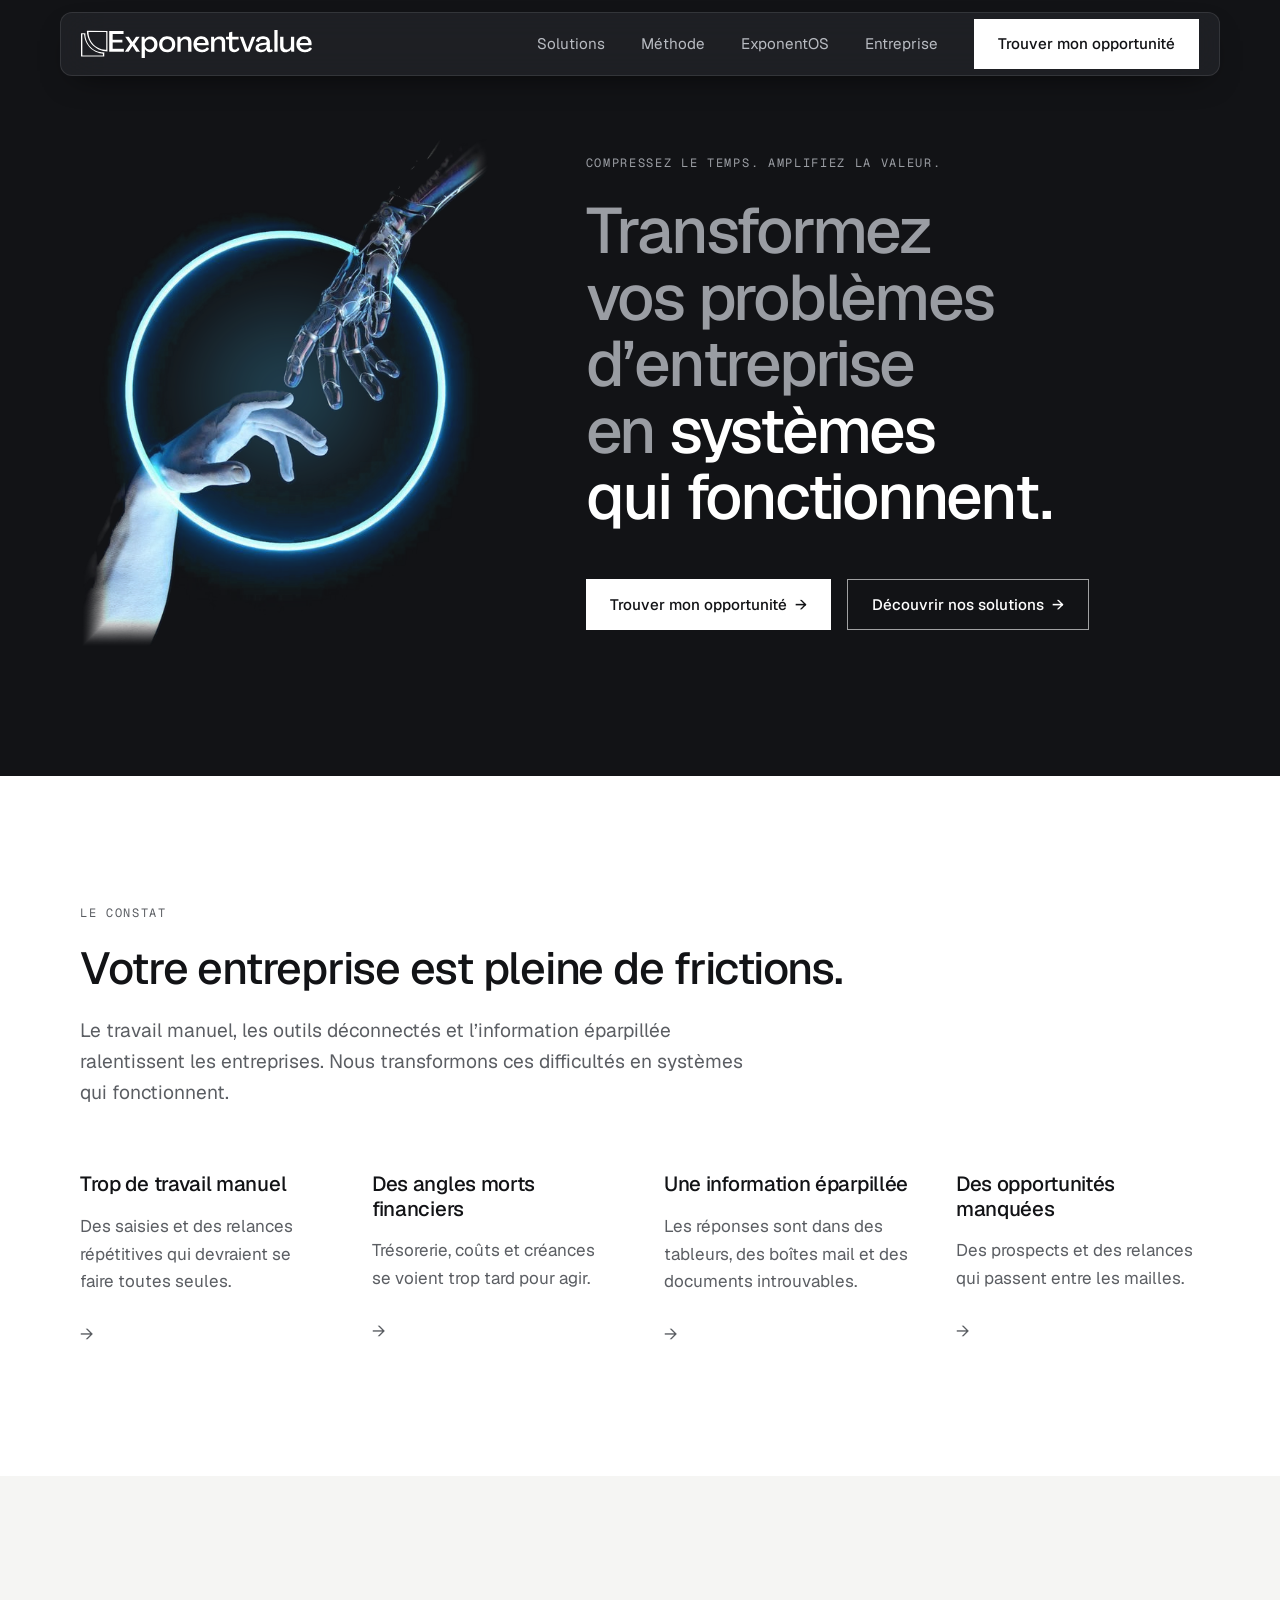
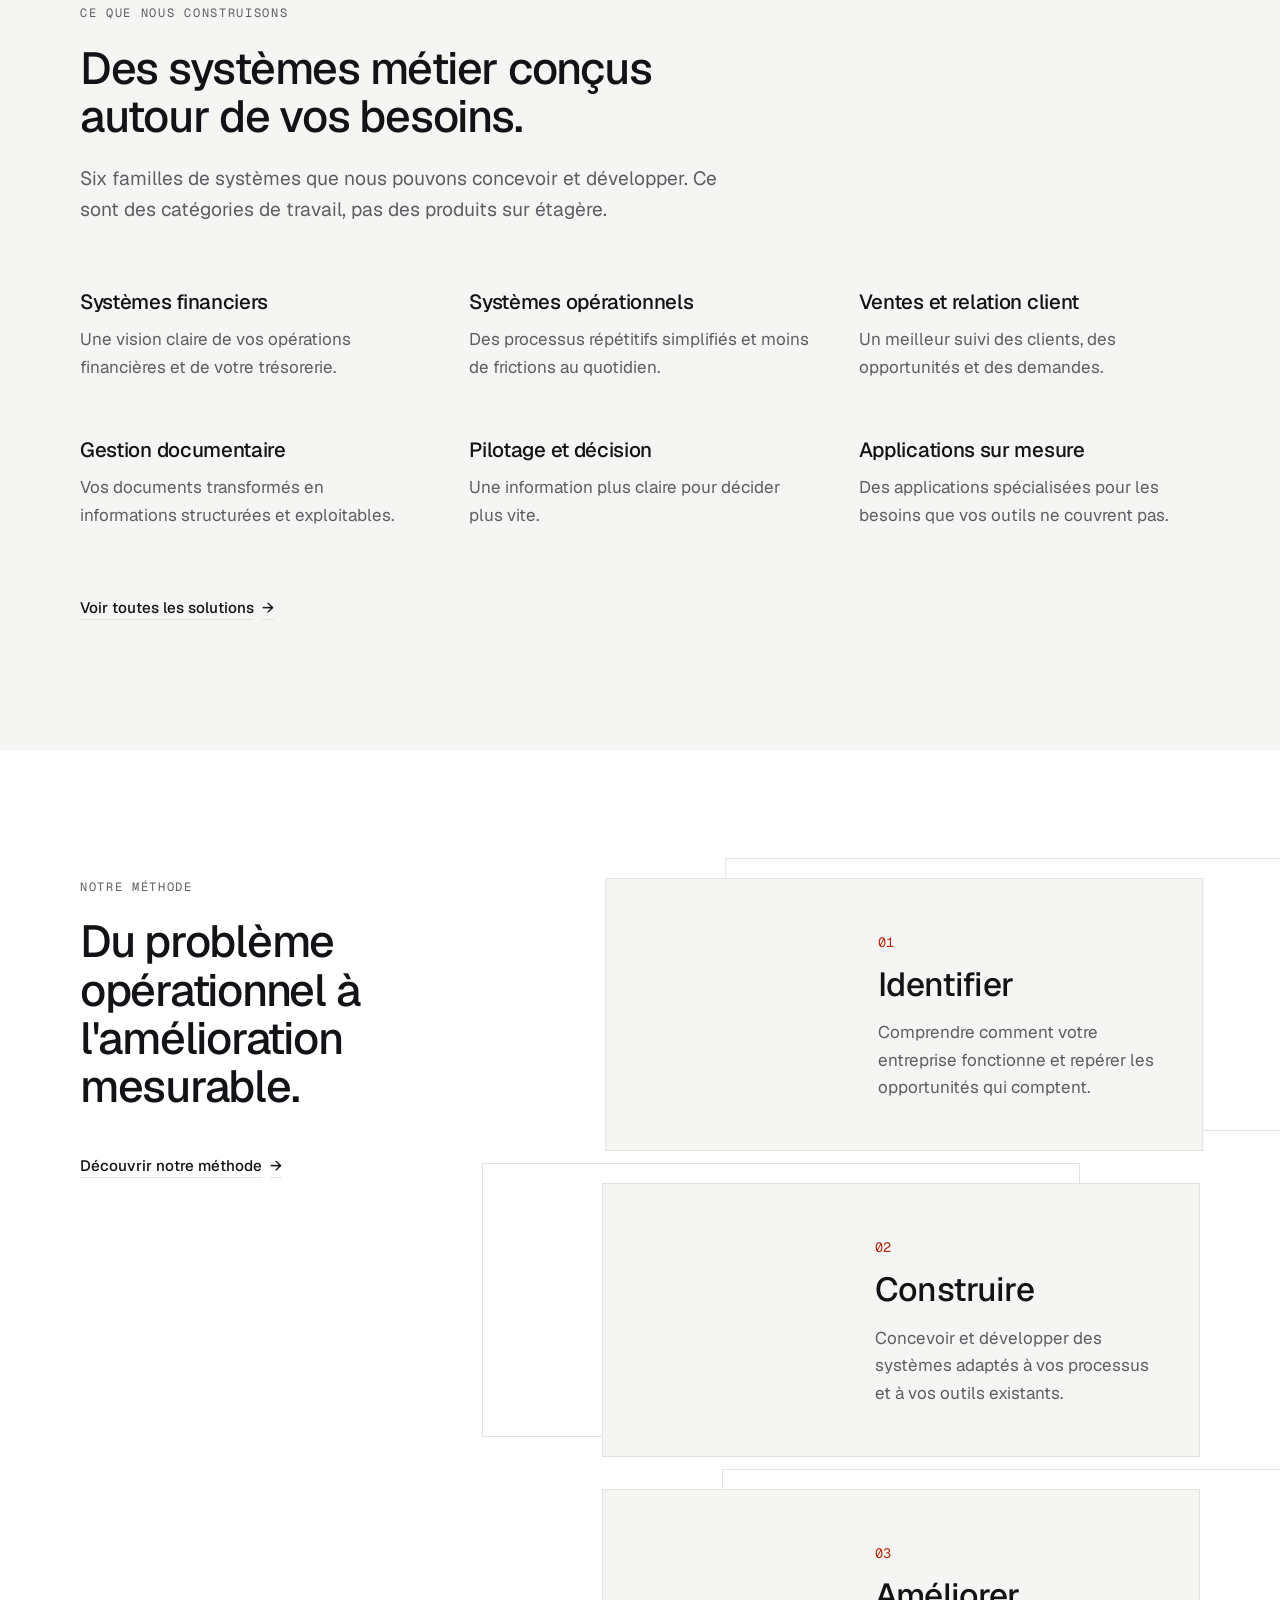
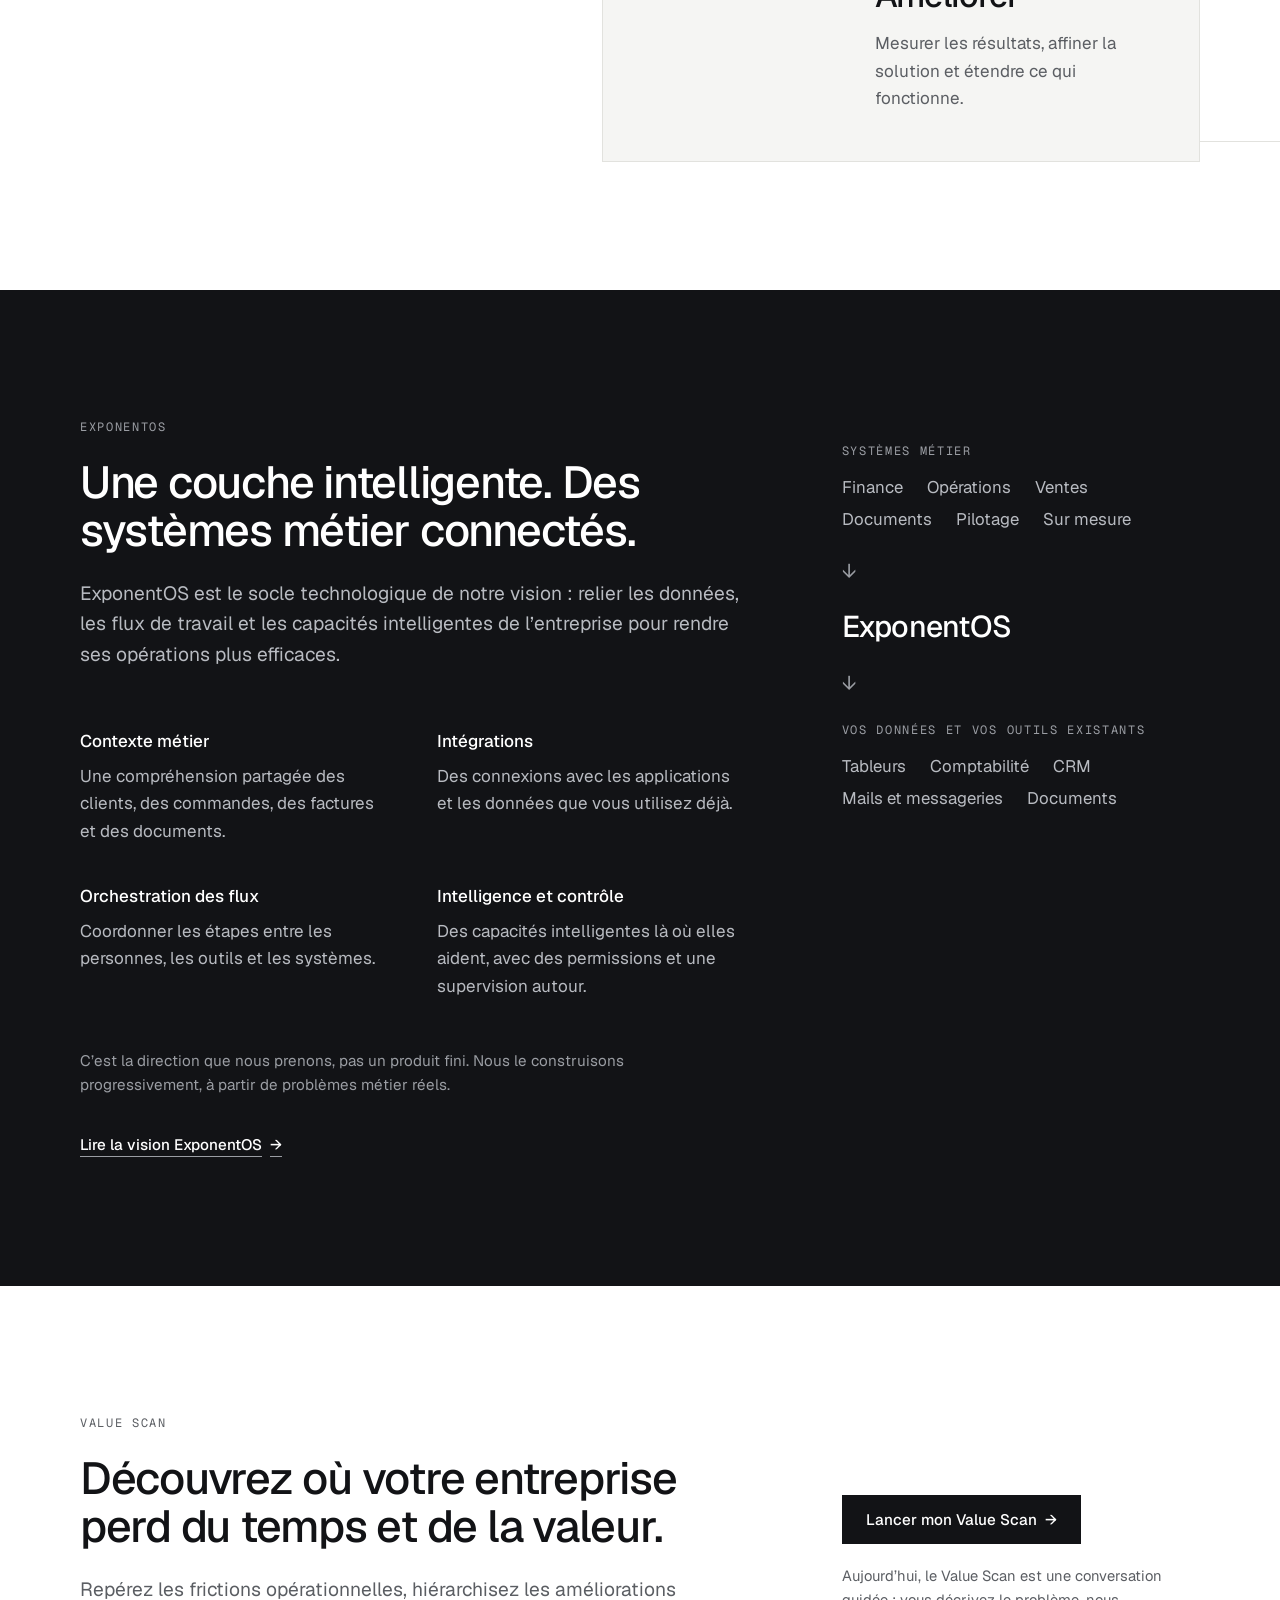
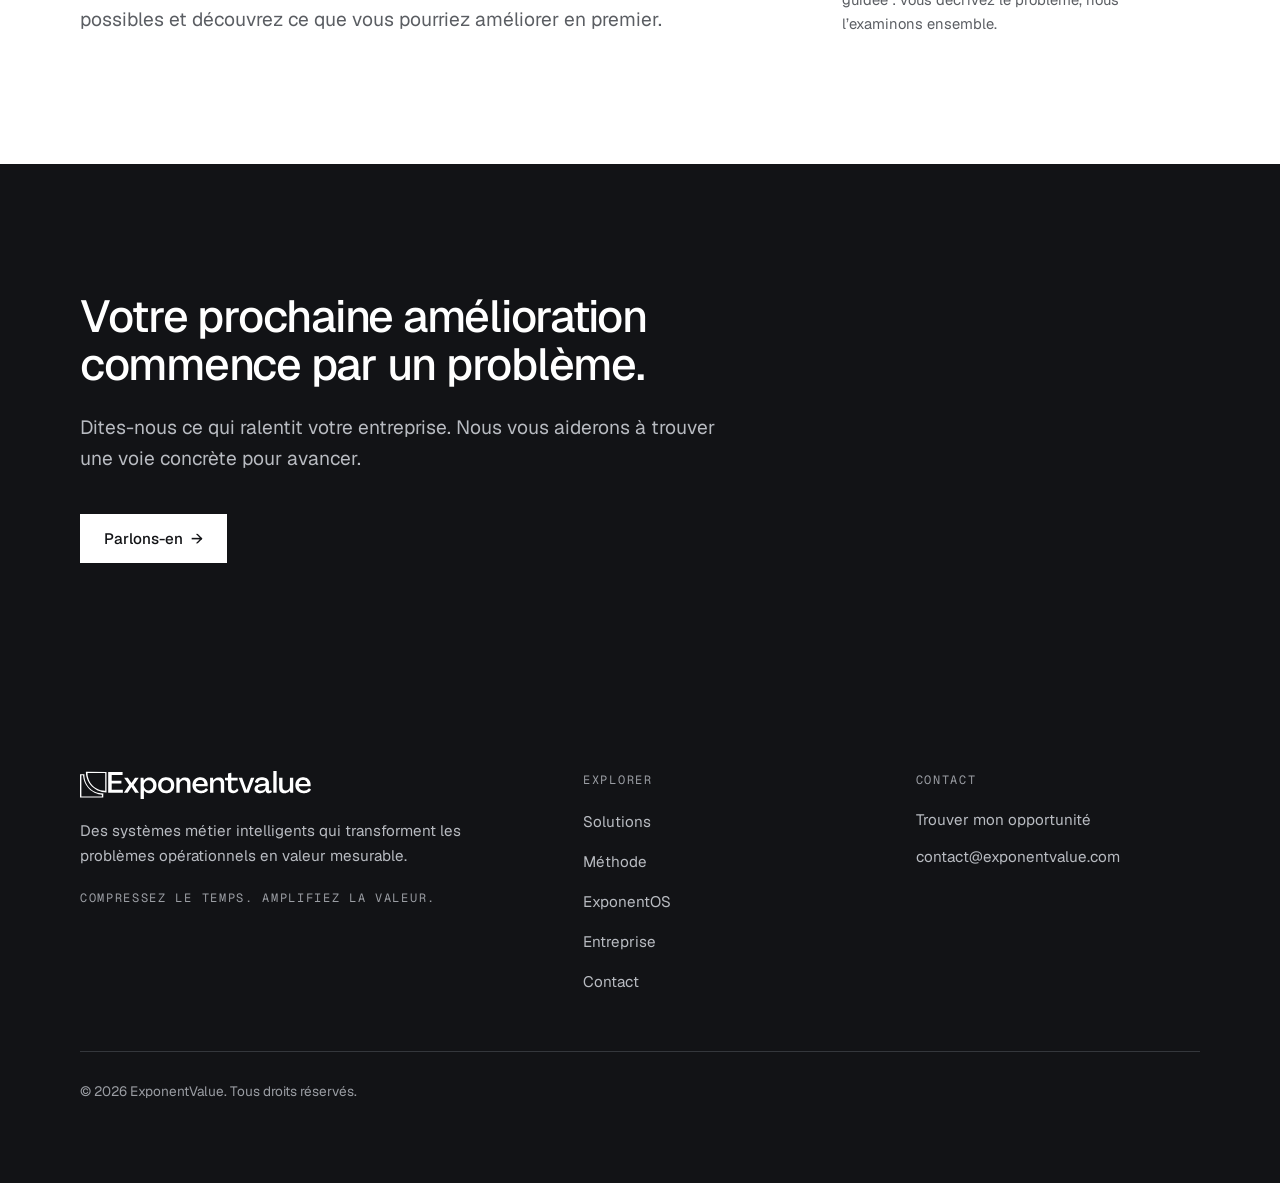
==== commit 8aa072e2: "build: site statique de 4f9ad93 Source : 4f9ad938a0dd242fd81b108628fd7ba4d64eb798" ====
--- a/index.html
+++ b/index.html
@@ -1 +1 @@
-<!DOCTYPE html><html lang="fr" class="geistsans_d5a4f12f-module__Ur3q_a__variable geistmono_157ca88a-module__iaM1Ya__variable h-full antialiased"><head><meta charSet="utf-8"/><meta name="viewport" content="width=device-width, initial-scale=1"/><link rel="preload" href="/_next/static/media/GeistMono_Variable.p.3ms9vq719j3f8.woff2" as="font" crossorigin="" type="font/woff2"/><link rel="preload" href="/_next/static/media/Geist_Variable-s.p.0mrjj4bg00-he.woff2" as="font" crossorigin="" type="font/woff2"/><link rel="preload" as="image" href="/logo-black.svg"/><link rel="preload" as="image" href="/logo-white.svg"/><link rel="stylesheet" href="/_next/static/chunks/2wzl038fp2v4-.css" data-precedence="next"/><link rel="preload" as="script" fetchPriority="low" href="/_next/static/chunks/0iq1i69206cyl.js"/><script src="/_next/static/chunks/27jktro2p5rq9.js" async=""></script><script src="/_next/static/chunks/14ky3lzzqsaw3.js" async=""></script><script src="/_next/static/chunks/0iec5q4ack_04.js" async=""></script><script src="/_next/static/chunks/turbopack-0s4st_y0ucgpp.js" async=""></script><script src="/_next/static/chunks/38tiy2lx-io4j.js" async=""></script><script src="/_next/static/chunks/05-c3ty_6dwfk.js" async=""></script><script src="/_next/static/chunks/14mrh2-p_w84d.js" async=""></script><meta name="next-size-adjust" content=""/><meta name="theme-color" content="#121316"/><title>ExponentValue — Transformez vos problèmes d&#x27;entreprise en systèmes qui fonctionnent</title><meta name="description" content="ExponentValue transforme les problèmes opérationnels des entreprises en systèmes intelligents qui créent une valeur mesurable."/><link rel="manifest" href="/manifest.webmanifest"/><link rel="canonical" href="https://exponentvalue.com/"/><meta property="og:title" content="ExponentValue — Transformez vos problèmes d&#x27;entreprise en systèmes qui fonctionnent"/><meta property="og:description" content="ExponentValue transforme les problèmes opérationnels des entreprises en systèmes intelligents qui créent une valeur mesurable."/><meta property="og:url" content="https://exponentvalue.com/"/><meta property="og:site_name" content="ExponentValue"/><meta property="og:locale" content="fr_FR"/><meta property="og:image" content="https://exponentvalue.com/opengraph-image.png?opengraph-image.2zk7vp_e8ypqx.png"/><meta property="og:image:type" content="image/png"/><meta property="og:image:width" content="1200"/><meta property="og:image:height" content="630"/><meta property="og:image:alt" content="Logo ExponentValue, blanc sur fond noir"/><meta property="og:type" content="website"/><meta name="twitter:card" content="summary_large_image"/><meta name="twitter:title" content="ExponentValue — Transformez vos problèmes d&#x27;entreprise en systèmes qui fonctionnent"/><meta name="twitter:description" content="ExponentValue transforme les problèmes opérationnels des entreprises en systèmes intelligents qui créent une valeur mesurable."/><meta name="twitter:image" content="https://exponentvalue.com/opengraph-image.png?opengraph-image.2zk7vp_e8ypqx.png"/><meta name="twitter:image:alt" content="Logo ExponentValue, blanc sur fond noir"/><meta name="twitter:image:type" content="image/png"/><meta name="twitter:image:width" content="1200"/><meta name="twitter:image:height" content="630"/><link rel="icon" href="/favicon.ico?favicon.29ed_5eb4mu-z.ico" sizes="48x48" type="image/x-icon"/><link rel="icon" href="/icon.svg?icon.3gt16459l6rjc.svg" sizes="any" type="image/svg+xml"/><link rel="apple-touch-icon" href="/apple-icon.png?apple-icon.2i6vv2ck_z6_0.png" sizes="180x180" type="image/png"/><script src="/_next/static/chunks/0cz1d0mv5g_q7.js" noModule=""></script></head><body class="flex min-h-full flex-col"><div hidden=""><!--$--><!--/$--></div><a href="#main" class="sr-only focus:not-sr-only focus:fixed focus:left-4 focus:top-4 focus:z-[60] focus:bg-ink focus:px-4 focus:py-3 focus:text-paper">Aller au contenu</a><header class="sticky top-0 z-50 border-b border-line bg-paper"><div class="mx-auto w-full max-w-[1680px] px-6 sm:px-10 lg:px-14 xl:px-20 flex h-16 items-center justify-between"><a aria-label="ExponentValue — accueil" class="text-ink" href="/"><img alt="" width="232" height="28" decoding="async" data-nimg="1" class="h-7 w-auto " style="color:transparent" src="/logo-black.svg"/></a><nav aria-label="Navigation principale" class="hidden items-center gap-9 lg:flex"><a class="py-2 text-[0.95rem] transition-colors duration-150 underline decoration-1 underline-offset-[10px] focus-visible:outline-none focus-visible:decoration-ink text-muted decoration-transparent hover:text-ink" href="/solutions/">Solutions</a><a class="py-2 text-[0.95rem] transition-colors duration-150 underline decoration-1 underline-offset-[10px] focus-visible:outline-none focus-visible:decoration-ink text-muted decoration-transparent hover:text-ink" href="/methode/">Méthode</a><a class="py-2 text-[0.95rem] transition-colors duration-150 underline decoration-1 underline-offset-[10px] focus-visible:outline-none focus-visible:decoration-ink text-muted decoration-transparent hover:text-ink" href="/exponentos/">ExponentOS</a><a class="py-2 text-[0.95rem] transition-colors duration-150 underline decoration-1 underline-offset-[10px] focus-visible:outline-none focus-visible:decoration-ink text-muted decoration-transparent hover:text-ink" href="/entreprise/">Entreprise</a><a class="inline-flex min-h-12 items-center justify-center gap-2 px-6 py-3 text-[0.95rem] font-medium transition-colors duration-150 bg-ink text-paper hover:bg-ink-2 min-h-11 px-5 py-2.5" href="/contact/">Trouver mon opportunité</a></nav><button type="button" class="-mr-2 flex h-11 w-11 flex-col items-center justify-center gap-1.5 lg:hidden" aria-expanded="false" aria-controls="mobile-menu" aria-label="Ouvrir le menu"><span class="h-0.5 w-6 bg-ink transition-transform duration-150 "></span><span class="h-0.5 w-6 bg-ink transition-transform duration-150 "></span></button></div></header><main id="main" class="flex-1"><section class="bg-ink text-paper"><div class="mx-auto w-full max-w-[1680px] px-6 sm:px-10 lg:px-14 xl:px-20 grid gap-16 py-20 md:py-28 lg:grid-cols-[1.4fr_0.6fr] lg:items-center lg:gap-24 lg:py-32"><div><p class="font-mono text-[0.75rem] uppercase tracking-[0.14em] text-faint">Compressez le temps. Amplifiez la valeur.</p><h1 class="t-hero mt-6 max-w-4xl"><span class="text-faint">Transformez vos problèmes d’entreprise en</span> <!-- -->systèmes qui fonctionnent.</h1><div class="mt-12 flex flex-col gap-4 sm:flex-row"><a class="inline-flex min-h-12 items-center justify-center gap-2 px-6 py-3 text-[0.95rem] font-medium transition-colors duration-150 bg-paper text-ink hover:bg-mist" href="/contact/">Trouver mon opportunité<span aria-hidden="true">→</span></a><a class="inline-flex min-h-12 items-center justify-center gap-2 px-6 py-3 text-[0.95rem] font-medium transition-colors duration-150 border border-paper/60 text-paper hover:bg-paper hover:text-ink" href="/solutions/">Découvrir nos solutions<span aria-hidden="true">→</span></a></div></div><div role="img" aria-label="Schéma : des tableurs, des boîtes mail, des documents papier et des messageries éparpillés alimentent un système métier connecté, qui produit des résultats mesurables : temps gagné, trésorerie visible, relances plus rapides et moins d&#x27;erreurs."><p class="font-mono text-[0.75rem] uppercase tracking-[0.14em] text-faint">D’où l’on part</p><ul class="mt-3 flex flex-wrap gap-x-6 gap-y-1 text-[1.05rem] text-on-dark"><li>Tableurs</li><li>Boîtes mail</li><li>Papier et PDF</li><li>Messageries</li></ul><span aria-hidden="true" class="block py-6 text-xl text-faint">↓</span><div class="flex items-center gap-3 text-paper"><svg viewBox="632.6 656.1 710.8 710.8" aria-hidden="true" class="h-7 w-7 shrink-0"><path fill-rule="evenodd" fill="currentColor" d="M789.7 667.0L791.0 666.6L1343.0 666.8L1343.4 668.0L1343.3 1220.0L1342.0 1220.4L1310.0 1219.3L1284.0 1217.1L1250.0 1212.4L1220.0 1206.3L1189.0 1198.2L1161.0 1189.3L1132.0 1178.2L1103.0 1165.3L1076.0 1151.3L1047.0 1134.2L1023.0 1118.2L998.0 1099.4L974.0 1079.2L952.0 1058.4L930.8 1036.0L910.6 1012.0L891.8 987.0L879.8 969.0L874.6 961.0L858.7 934.0L844.8 907.0L831.8 878.0L820.8 849.0L811.8 821.0L803.7 790.0L797.7 760.0L792.7 724.0L790.5 698.0ZM833.8 701.0L835.0 700.4L1308.0 700.4L1309.0 701.0L1309.0 1174.4L1309.0 1175.0L1308.0 1175.5L1277.0 1174.4L1253.0 1172.1L1222.0 1167.3L1195.0 1161.4L1169.0 1154.2L1138.0 1143.4L1114.0 1133.4L1089.0 1121.3L1064.0 1107.3L1039.0 1091.2L1016.0 1074.4L1011.0 1070.2L993.0 1055.1L973.0 1036.3L953.9 1016.0L944.7 1005.0L934.7 993.0L918.6 971.0L903.7 948.0L890.6 925.0L876.7 897.0L873.7 890.0L864.7 868.0L855.7 842.0L847.8 814.0L841.7 786.0L836.7 751.0L834.7 729.0ZM714.9 732.0L750.0 731.8L750.6 733.0L750.6 774.0L751.3 775.0L751.4 776.0L751.6 789.0L753.7 812.0L758.7 847.0L764.7 875.0L772.7 904.0L781.6 930.0L792.6 957.0L805.5 984.0L821.8 1013.0L835.8 1035.0L851.8 1057.0L871.5 1081.0L891.0 1102.0L908.0 1118.2L935.0 1141.3L958.0 1158.2L981.0 1173.2L1006.0 1187.5L1032.0 1200.3L1061.0 1212.4L1086.0 1221.2L1114.0 1229.2L1148.0 1236.3L1174.0 1240.2L1197.0 1242.4L1221.0 1243.5L1256.0 1243.4L1257.2 1244.0L1256.6 1356.0L1256.0 1356.4L1176.0 1356.4L634.0 1356.4L632.8 1356.0L632.6 733.0L633.0 732.4L634.0 732.2ZM669.9 761.0L671.0 760.6L715.0 760.6L715.5 761.0L718.7 796.0L721.8 818.0L728.6 854.0L735.8 882.0L744.8 911.0L757.7 945.0L768.8 970.0L783.7 999.0L797.6 1023.0L814.7 1049.0L834.8 1076.0L850.6 1095.0L873.7 1120.0L896.0 1141.2L921.0 1162.3L942.0 1178.3L967.0 1195.2L992.0 1210.2L1025.0 1227.4L1049.0 1238.2L1075.0 1248.3L1109.0 1259.4L1135.0 1266.2L1165.0 1272.4L1198.0 1277.2L1219.0 1278.8L1219.7 1280.0L1219.7 1327.0L1219.0 1327.6L670.0 1327.4L669.7 1327.0Z"></path></svg><p class="text-xl font-semibold tracking-tight">Votre système métier</p></div><p class="mt-2 max-w-xs text-[0.95rem] leading-relaxed text-on-dark">Construit autour de votre processus et connecté à vos outils.</p><span aria-hidden="true" class="block py-6 text-xl text-faint">↓</span><p class="font-mono text-[0.75rem] uppercase tracking-[0.14em] text-faint">Ce que vous mesurez</p><ul class="mt-3 flex flex-wrap gap-x-6 gap-y-1 text-[1.05rem] text-paper"><li>Temps gagné</li><li>Trésorerie visible</li><li>Relances plus rapides</li><li>Moins d&#x27;erreurs</li></ul></div></div></section><section aria-labelledby="problems-title" class="bg-paper text-ink "><div class="mx-auto w-full max-w-[1680px] px-6 sm:px-10 lg:px-14 xl:px-20 py-20 md:py-28 lg:py-32"><div class="max-w-4xl "><p class="font-mono text-[0.75rem] uppercase tracking-[0.14em] text-muted">Le constat</p><h2 id="problems-title" class="t-h2 mt-5 text-ink">Votre entreprise est pleine de frictions.</h2><p class="lead mt-6 max-w-2xl text-muted">Le travail manuel, les outils déconnectés et l’information éparpillée ralentissent les entreprises. Nous transformons ces difficultés en systèmes qui fonctionnent.</p></div><ul class="mt-16 grid gap-x-12 gap-y-14 sm:grid-cols-2 lg:grid-cols-4"><li class="group relative"><h3 class="t-h3"><a class="after:absolute after:inset-0" href="/solutions/#operations">Trop de travail manuel</a></h3><p class="mt-4 max-w-xs leading-relaxed text-muted">Des saisies et des relances répétitives qui devraient se faire toutes seules.</p><span aria-hidden="true" class="mt-6 inline-block text-muted transition-transform duration-150 group-hover:text-ink motion-safe:group-hover:translate-x-1">→</span></li><li class="group relative"><h3 class="t-h3"><a class="after:absolute after:inset-0" href="/solutions/#finance">Des angles morts financiers</a></h3><p class="mt-4 max-w-xs leading-relaxed text-muted">Trésorerie, coûts et créances se voient trop tard pour agir.</p><span aria-hidden="true" class="mt-6 inline-block text-muted transition-transform duration-150 group-hover:text-ink motion-safe:group-hover:translate-x-1">→</span></li><li class="group relative"><h3 class="t-h3"><a class="after:absolute after:inset-0" href="/solutions/#documents">Une information éparpillée</a></h3><p class="mt-4 max-w-xs leading-relaxed text-muted">Les réponses sont dans des tableurs, des boîtes mail et des documents introuvables.</p><span aria-hidden="true" class="mt-6 inline-block text-muted transition-transform duration-150 group-hover:text-ink motion-safe:group-hover:translate-x-1">→</span></li><li class="group relative"><h3 class="t-h3"><a class="after:absolute after:inset-0" href="/solutions/#sales">Des opportunités manquées</a></h3><p class="mt-4 max-w-xs leading-relaxed text-muted">Des prospects et des relances qui passent entre les mailles.</p><span aria-hidden="true" class="mt-6 inline-block text-muted transition-transform duration-150 group-hover:text-ink motion-safe:group-hover:translate-x-1">→</span></li></ul></div></section><section aria-labelledby="build-title" class="bg-mist text-ink "><div class="mx-auto w-full max-w-[1680px] px-6 sm:px-10 lg:px-14 xl:px-20 py-20 md:py-28 lg:py-32"><div class="max-w-4xl "><p class="font-mono text-[0.75rem] uppercase tracking-[0.14em] text-muted">Ce que nous construisons</p><h2 id="build-title" class="t-h2 mt-5 text-ink">Des systèmes métier conçus autour de vos besoins.</h2><p class="lead mt-6 max-w-2xl text-muted">Six familles de systèmes que nous pouvons concevoir et développer. Ce sont des catégories de travail, pas des produits sur étagère.</p></div><ul class="mt-16 grid gap-x-12 gap-y-14 md:grid-cols-2 lg:grid-cols-3"><li class="relative"><h3 class="t-h3"><a class="underline decoration-transparent underline-offset-4 transition-colors duration-150 after:absolute after:inset-0 hover:decoration-ink" href="/solutions/#finance">Systèmes financiers</a></h3><p class="mt-3 max-w-sm leading-relaxed text-muted">Une vision claire de vos opérations financières et de votre trésorerie.</p></li><li class="relative"><h3 class="t-h3"><a class="underline decoration-transparent underline-offset-4 transition-colors duration-150 after:absolute after:inset-0 hover:decoration-ink" href="/solutions/#operations">Systèmes opérationnels</a></h3><p class="mt-3 max-w-sm leading-relaxed text-muted">Des processus répétitifs simplifiés et moins de frictions au quotidien.</p></li><li class="relative"><h3 class="t-h3"><a class="underline decoration-transparent underline-offset-4 transition-colors duration-150 after:absolute after:inset-0 hover:decoration-ink" href="/solutions/#sales">Ventes et relation client</a></h3><p class="mt-3 max-w-sm leading-relaxed text-muted">Un meilleur suivi des clients, des opportunités et des demandes.</p></li><li class="relative"><h3 class="t-h3"><a class="underline decoration-transparent underline-offset-4 transition-colors duration-150 after:absolute after:inset-0 hover:decoration-ink" href="/solutions/#documents">Gestion documentaire</a></h3><p class="mt-3 max-w-sm leading-relaxed text-muted">Vos documents transformés en informations structurées et exploitables.</p></li><li class="relative"><h3 class="t-h3"><a class="underline decoration-transparent underline-offset-4 transition-colors duration-150 after:absolute after:inset-0 hover:decoration-ink" href="/solutions/#intelligence">Pilotage et décision</a></h3><p class="mt-3 max-w-sm leading-relaxed text-muted">Une information plus claire pour décider plus vite.</p></li><li class="relative"><h3 class="t-h3"><a class="underline decoration-transparent underline-offset-4 transition-colors duration-150 after:absolute after:inset-0 hover:decoration-ink" href="/solutions/#custom">Applications sur mesure</a></h3><p class="mt-3 max-w-sm leading-relaxed text-muted">Des applications spécialisées pour les besoins que vos outils ne couvrent pas.</p></li></ul><div class="mt-16"><a class="group inline-flex items-center gap-2 text-[0.95rem] font-medium underline underline-offset-[6px] transition-colors duration-150 text-ink decoration-line hover:decoration-ink " href="/solutions/">Voir toutes les solutions<span aria-hidden="true" class="transition-transform duration-150 motion-safe:group-hover:translate-x-0.5">→</span></a></div></div></section><section aria-labelledby="work-title" class="bg-paper text-ink "><div class="mx-auto w-full max-w-[1680px] px-6 sm:px-10 lg:px-14 xl:px-20 py-20 md:py-28 lg:py-32"><div class="max-w-4xl "><p class="font-mono text-[0.75rem] uppercase tracking-[0.14em] text-muted">Notre méthode</p><h2 id="work-title" class="t-h2 mt-5 text-ink">Du problème opérationnel à l&#x27;amélioration mesurable.</h2></div><ol class="mt-16 grid gap-12 md:grid-cols-3 lg:gap-20"><li><span class="font-mono text-[0.85rem] text-accent-deep">01</span><h3 class="t-h3 mt-4">Identifier</h3><p class="mt-3 max-w-sm leading-relaxed text-muted">Comprendre comment votre entreprise fonctionne et repérer les opportunités qui comptent.</p></li><li><span class="font-mono text-[0.85rem] text-accent-deep">02</span><h3 class="t-h3 mt-4">Construire</h3><p class="mt-3 max-w-sm leading-relaxed text-muted">Concevoir et développer des systèmes adaptés à vos processus et à vos outils existants.</p></li><li><span class="font-mono text-[0.85rem] text-accent-deep">03</span><h3 class="t-h3 mt-4">Améliorer</h3><p class="mt-3 max-w-sm leading-relaxed text-muted">Mesurer les résultats, affiner la solution et étendre ce qui fonctionne.</p></li></ol><div class="mt-16"><a class="group inline-flex items-center gap-2 text-[0.95rem] font-medium underline underline-offset-[6px] transition-colors duration-150 text-ink decoration-line hover:decoration-ink " href="/methode/">Découvrir notre méthode<span aria-hidden="true" class="transition-transform duration-150 motion-safe:group-hover:translate-x-0.5">→</span></a></div></div></section><section aria-labelledby="os-title" class="bg-ink text-paper "><div class="mx-auto w-full max-w-[1680px] px-6 sm:px-10 lg:px-14 xl:px-20 py-20 md:py-28 lg:py-32"><div class="grid gap-16 lg:grid-cols-[1.3fr_0.7fr] lg:gap-24"><div><div class="max-w-4xl "><p class="font-mono text-[0.75rem] uppercase tracking-[0.14em] text-faint">ExponentOS</p><h2 id="os-title" class="t-h2 mt-5 text-paper">Une couche intelligente. Des systèmes métier connectés.</h2><p class="lead mt-6 max-w-2xl text-on-dark">ExponentOS est le socle technologique de notre vision : relier les données, les flux de travail et les capacités intelligentes de l’entreprise pour rendre ses opérations plus efficaces.</p></div><dl class="mt-14 grid gap-x-12 gap-y-9 sm:grid-cols-2"><div><dt class="font-medium text-paper">Contexte métier</dt><dd class="mt-2 max-w-sm leading-relaxed text-on-dark">Une compréhension partagée des clients, des commandes, des factures et des documents.</dd></div><div><dt class="font-medium text-paper">Intégrations</dt><dd class="mt-2 max-w-sm leading-relaxed text-on-dark">Des connexions avec les applications et les données que vous utilisez déjà.</dd></div><div><dt class="font-medium text-paper">Orchestration des flux</dt><dd class="mt-2 max-w-sm leading-relaxed text-on-dark">Coordonner les étapes entre les personnes, les outils et les systèmes.</dd></div><div><dt class="font-medium text-paper">Intelligence et contrôle</dt><dd class="mt-2 max-w-sm leading-relaxed text-on-dark">Des capacités intelligentes là où elles aident, avec des permissions et une supervision autour.</dd></div></dl><p class="mt-12 max-w-xl text-[0.95rem] leading-relaxed text-faint">C’est la direction que nous prenons, pas un produit fini. Nous le construisons progressivement, à partir de problèmes métier réels.</p><div class="mt-8"><a class="group inline-flex items-center gap-2 text-[0.95rem] font-medium underline underline-offset-[6px] transition-colors duration-150 text-paper decoration-faint hover:decoration-paper " href="/exponentos/">Lire la vision ExponentOS<span aria-hidden="true" class="transition-transform duration-150 motion-safe:group-hover:translate-x-0.5">→</span></a></div></div><div class="lg:pt-6"><div role="img" aria-label="Schéma : les systèmes métier reposent sur ExponentOS, qui se connecte vers le bas à vos données et à vos outils existants."><p class="font-mono text-[0.75rem] uppercase tracking-[0.14em] text-faint">Systèmes métier</p><ul class="mt-3 flex flex-wrap gap-x-6 gap-y-1 text-[1.05rem] text-on-dark"><li>Finance</li><li>Opérations</li><li>Ventes</li><li>Documents</li><li>Pilotage</li><li>Sur mesure</li></ul><span aria-hidden="true" class="block py-6 text-xl text-faint">↓</span><p class="text-3xl font-medium tracking-tight text-paper">ExponentOS</p><span aria-hidden="true" class="block py-6 text-xl text-faint">↓</span><p class="font-mono text-[0.75rem] uppercase tracking-[0.14em] text-faint">Vos données et vos outils existants</p><ul class="mt-3 flex flex-wrap gap-x-6 gap-y-1 text-[1.05rem] text-on-dark"><li>Tableurs</li><li>Comptabilité</li><li>CRM</li><li>Mails et messageries</li><li>Documents</li></ul></div></div></div></div></section><section aria-labelledby="scan-title" class="bg-paper text-ink "><div class="mx-auto w-full max-w-[1680px] px-6 sm:px-10 lg:px-14 xl:px-20 py-20 md:py-28 lg:py-32"><div class="grid gap-12 lg:grid-cols-[1.3fr_0.7fr] lg:items-end lg:gap-24"><div class="max-w-4xl "><p class="font-mono text-[0.75rem] uppercase tracking-[0.14em] text-muted">Value Scan</p><h2 id="scan-title" class="t-h2 mt-5 text-ink">Découvrez où votre entreprise perd du temps et de la valeur.</h2><p class="lead mt-6 max-w-2xl text-muted">Repérez les frictions opérationnelles, hiérarchisez les améliorations possibles et découvrez ce que vous pourriez améliorer en premier.</p></div><div><a class="inline-flex min-h-12 items-center justify-center gap-2 px-6 py-3 text-[0.95rem] font-medium transition-colors duration-150 bg-ink text-paper hover:bg-ink-2" href="/contact/">Lancer mon Value Scan<span aria-hidden="true">→</span></a><p class="mt-5 max-w-sm text-[0.92rem] leading-relaxed text-muted">Aujourd’hui, le Value Scan est une conversation guidée : vous décrivez le problème, nous l’examinons ensemble.</p></div></div></div></section><section aria-labelledby="cta-title" class="bg-ink text-paper "><div class="mx-auto w-full max-w-[1680px] px-6 sm:px-10 lg:px-14 xl:px-20 py-20 md:py-28 lg:py-32"><div class="max-w-4xl"><h2 id="cta-title" class="t-h2">Votre prochaine amélioration commence par un problème.</h2><p class="lead mt-6 max-w-2xl text-on-dark">Dites-nous ce qui ralentit votre entreprise. Nous vous aiderons à trouver une voie concrète pour avancer.</p><a class="inline-flex min-h-12 items-center justify-center gap-2 px-6 py-3 text-[0.95rem] font-medium transition-colors duration-150 bg-paper text-ink hover:bg-mist mt-10" href="/contact/">Parlons-en<span aria-hidden="true">→</span></a></div></div></section><!--$--><!--/$--></main><footer class="bg-ink text-on-dark"><div class="mx-auto w-full max-w-[1680px] px-6 sm:px-10 lg:px-14 xl:px-20 py-16 md:py-20"><div class="grid gap-12 md:grid-cols-[1.6fr_1fr_1fr]"><div><img alt="ExponentValue" width="232" height="28" decoding="async" data-nimg="1" class="h-7 w-auto " style="color:transparent" src="/logo-white.svg"/><p class="mt-5 max-w-sm text-[0.95rem] leading-relaxed">Des systèmes métier intelligents qui transforment les problèmes opérationnels en valeur mesurable.</p><p class="mt-5 font-mono text-[0.75rem] uppercase tracking-[0.14em] text-faint">Compressez le temps. Amplifiez la valeur.</p></div><nav aria-label="Pied de page"><p class="font-mono text-[0.75rem] uppercase tracking-[0.14em] text-faint">Explorer</p><ul class="mt-4 space-y-3"><li><a class="text-[0.95rem] transition-colors duration-150 hover:text-paper" href="/solutions/">Solutions</a></li><li><a class="text-[0.95rem] transition-colors duration-150 hover:text-paper" href="/methode/">Méthode</a></li><li><a class="text-[0.95rem] transition-colors duration-150 hover:text-paper" href="/exponentos/">ExponentOS</a></li><li><a class="text-[0.95rem] transition-colors duration-150 hover:text-paper" href="/entreprise/">Entreprise</a></li><li><a class="text-[0.95rem] transition-colors duration-150 hover:text-paper" href="/contact/">Contact</a></li></ul></nav><div><p class="font-mono text-[0.75rem] uppercase tracking-[0.14em] text-faint">Contact</p><ul class="mt-4 space-y-3 text-[0.95rem]"><li><a class="transition-colors duration-150 hover:text-paper" href="/contact/">Trouver mon opportunité</a></li><li><a href="mailto:contact@exponentvalue.com" class="transition-colors duration-150 hover:text-paper">contact@exponentvalue.com</a></li></ul></div></div><div class="mt-14 border-t border-line-dark pt-7 text-[0.85rem] text-faint">© <!-- -->2026<!-- --> ExponentValue. Tous droits réservés.</div></div></footer><script type="application/ld+json">{"@context":"https://schema.org","@type":"Organization","name":"ExponentValue","url":"https://exponentvalue.com","logo":"https://exponentvalue.com/icon-512.png","description":"ExponentValue transforme les problèmes opérationnels des entreprises en systèmes intelligents qui créent une valeur mesurable."}</script><script src="/_next/static/chunks/0iq1i69206cyl.js" id="_R_" async=""></script><script>(self.__next_f=self.__next_f||[]).push([0])</script><script>self.__next_f.push([1,"1:\"$Sreact.fragment\"\n2:I[42724,[\"/_next/static/chunks/38tiy2lx-io4j.js\"],\"default\"]\n3:I[39756,[\"/_next/static/chunks/05-c3ty_6dwfk.js\",\"/_next/static/chunks/14mrh2-p_w84d.js\"],\"default\"]\n4:I[37457,[\"/_next/static/chunks/05-c3ty_6dwfk.js\",\"/_next/static/chunks/14mrh2-p_w84d.js\"],\"default\"]\n5:I[22016,[\"/_next/static/chunks/38tiy2lx-io4j.js\"],\"\"]\n6:I[5500,[\"/_next/static/chunks/38tiy2lx-io4j.js\"],\"Image\"]\nc:I[68027,[\"/_next/static/chunks/38tiy2lx-io4j.js\"],\"default\",1]\n:HL[\"/_next/static/chunks/2wzl038fp2v4-.css\",\"style\"]\n:HL[\"/_next/static/media/GeistMono_Variable.p.3ms9vq719j3f8.woff2\",\"font\",{\"crossOrigin\":\"\",\"type\":\"font/woff2\"}]\n:HL[\"/_next/static/media/Geist_Variable-s.p.0mrjj4bg00-he.woff2\",\"font\",{\"crossOrigin\":\"\",\"type\":\"font/woff2\"}]\n"])</script><script>self.__next_f.push([1,"0:{\"P\":null,\"c\":[\"\",\"\"],\"q\":\"\",\"i\":false,\"f\":[[[\"\",{\"children\":[\"__PAGE__\",{}]},\"$undefined\",\"$undefined\",16],[[\"$\",\"$1\",\"c\",{\"children\":[[[\"$\",\"link\",\"0\",{\"rel\":\"stylesheet\",\"href\":\"/_next/static/chunks/2wzl038fp2v4-.css\",\"precedence\":\"next\",\"crossOrigin\":\"$undefined\",\"nonce\":\"$undefined\"}],[\"$\",\"script\",\"script-0\",{\"src\":\"/_next/static/chunks/38tiy2lx-io4j.js\",\"async\":true,\"nonce\":\"$undefined\"}]],[\"$\",\"html\",null,{\"lang\":\"fr\",\"className\":\"geistsans_d5a4f12f-module__Ur3q_a__variable geistmono_157ca88a-module__iaM1Ya__variable h-full antialiased\",\"children\":[\"$\",\"body\",null,{\"className\":\"flex min-h-full flex-col\",\"children\":[[\"$\",\"a\",null,{\"href\":\"#main\",\"className\":\"sr-only focus:not-sr-only focus:fixed focus:left-4 focus:top-4 focus:z-[60] focus:bg-ink focus:px-4 focus:py-3 focus:text-paper\",\"children\":\"Aller au contenu\"}],[\"$\",\"$L2\",null,{}],[\"$\",\"main\",null,{\"id\":\"main\",\"className\":\"flex-1\",\"children\":[\"$\",\"$L3\",null,{\"parallelRouterKey\":\"children\",\"error\":\"$undefined\",\"errorStyles\":\"$undefined\",\"errorScripts\":\"$undefined\",\"template\":[\"$\",\"$L4\",null,{}],\"templateStyles\":\"$undefined\",\"templateScripts\":\"$undefined\",\"notFound\":[[\"$\",\"section\",null,{\"id\":\"$undefined\",\"aria-labelledby\":\"notfound-title\",\"className\":\"bg-paper text-ink \",\"children\":[\"$\",\"div\",null,{\"className\":\"mx-auto w-full max-w-[1680px] px-6 sm:px-10 lg:px-14 xl:px-20 py-20 md:py-28 lg:py-32\",\"children\":[[\"$\",\"div\",null,{\"className\":\"max-w-4xl \",\"children\":[[\"$\",\"p\",null,{\"className\":\"font-mono text-[0.75rem] uppercase tracking-[0.14em] text-muted\",\"children\":\"404\"}],[\"$\",\"h1\",null,{\"id\":\"notfound-title\",\"className\":\"t-display mt-5 text-ink\",\"children\":\"Cette page n'existe pas.\"}],[\"$\",\"p\",null,{\"className\":\"lead mt-6 max-w-2xl text-muted\",\"children\":\"Le lien est peut-être périmé, ou la page a changé d’adresse. Repartez de l’accueil.\"}]]}],[\"$\",\"div\",null,{\"className\":\"mt-12 flex flex-col gap-4 sm:flex-row\",\"children\":[[\"$\",\"$L5\",null,{\"href\":\"/\",\"className\":\"inline-flex min-h-12 items-center justify-center gap-2 px-6 py-3 text-[0.95rem] font-medium transition-colors duration-150 bg-ink text-paper hover:bg-ink-2\",\"children\":[\"Retour à l’accueil\",[\"$\",\"span\",null,{\"aria-hidden\":\"true\",\"children\":\"→\"}]]}],[\"$\",\"$L5\",null,{\"href\":\"/solutions/\",\"className\":\"inline-flex min-h-12 items-center justify-center gap-2 px-6 py-3 text-[0.95rem] font-medium transition-colors duration-150 border border-ink text-ink hover:bg-ink hover:text-paper\",\"children\":[\"Découvrir nos solutions\",[\"$\",\"span\",null,{\"aria-hidden\":\"true\",\"children\":\"→\"}]]}]]}]]}]}],[]],\"forbidden\":\"$undefined\",\"unauthorized\":\"$undefined\"}]}],[\"$\",\"footer\",null,{\"className\":\"bg-ink text-on-dark\",\"children\":[\"$\",\"div\",null,{\"className\":\"mx-auto w-full max-w-[1680px] px-6 sm:px-10 lg:px-14 xl:px-20 py-16 md:py-20\",\"children\":[[\"$\",\"div\",null,{\"className\":\"grid gap-12 md:grid-cols-[1.6fr_1fr_1fr]\",\"children\":[[\"$\",\"div\",null,{\"children\":[[\"$\",\"$L6\",null,{\"src\":\"/logo-white.svg\",\"alt\":\"ExponentValue\",\"width\":232,\"height\":28,\"priority\":true,\"className\":\"h-7 w-auto \"}],[\"$\",\"p\",null,{\"className\":\"mt-5 max-w-sm text-[0.95rem] leading-relaxed\",\"children\":\"Des systèmes métier intelligents qui transforment les problèmes opérationnels en valeur mesurable.\"}],[\"$\",\"p\",null,{\"className\":\"mt-5 font-mono text-[0.75rem] uppercase tracking-[0.14em] text-faint\",\"children\":\"Compressez le temps. Amplifiez la valeur.\"}]]}],[\"$\",\"nav\",null,{\"aria-label\":\"Pied de page\",\"children\":[[\"$\",\"p\",null,{\"className\":\"font-mono text-[0.75rem] uppercase tracking-[0.14em] text-faint\",\"children\":\"Explorer\"}],[\"$\",\"ul\",null,{\"className\":\"mt-4 space-y-3\",\"children\":[[\"$\",\"li\",\"/solutions/\",{\"children\":[\"$\",\"$L5\",null,{\"href\":\"/solutions/\",\"className\":\"text-[0.95rem] transition-colors duration-150 hover:text-paper\",\"children\":\"Solutions\"}]}],[\"$\",\"li\",\"/methode/\",{\"children\":[\"$\",\"$L5\",null,{\"href\":\"/methode/\",\"className\":\"text-[0.95rem] transition-colors duration-150 hover:text-paper\",\"children\":\"Méthode\"}]}],[\"$\",\"li\",\"/exponentos/\",{\"children\":[\"$\",\"$L5\",null,{\"href\":\"/exponentos/\",\"className\":\"text-[0.95rem] transition-colors duration-150 hover:text-paper\",\"children\":\"ExponentOS\"}]}],[\"$\",\"li\",\"/entreprise/\",{\"children\":[\"$\",\"$L5\",null,{\"href\":\"/entreprise/\",\"className\":\"text-[0.95rem] transition-colors duration-150 hover:text-paper\",\"children\":\"Entreprise\"}]}],[\"$\",\"li\",\"/contact/\",{\"children\":[\"$\",\"$L5\",null,{\"href\":\"/contact/\",\"className\":\"text-[0.95rem] transition-colors duration-150 hover:text-paper\",\"children\":\"Contact\"}]}]]}]]}],\"$L7\"]}],\"$L8\"]}]}],\"$L9\"]}]}]]}],{\"children\":[\"$La\",{},null,false,null]},null,false,null],\"$Lb\",false]],\"m\":\"$undefined\",\"G\":[\"$c\",[\"$Ld\"]],\"S\":true,\"h\":null,\"s\":\"$undefined\",\"l\":\"$undefined\",\"p\":\"$undefined\",\"d\":\"$undefined\",\"b\":\"r5AC-9NxB6yHjRq7lNomU\"}\n"])</script><script>self.__next_f.push([1,"1b:I[97367,[\"/_next/static/chunks/05-c3ty_6dwfk.js\",\"/_next/static/chunks/14mrh2-p_w84d.js\"],\"ViewportBoundary\"]\n1d:I[97367,[\"/_next/static/chunks/05-c3ty_6dwfk.js\",\"/_next/static/chunks/14mrh2-p_w84d.js\"],\"MetadataBoundary\"]\n1e:\"$Sreact.suspense\"\n7:[\"$\",\"div\",null,{\"children\":[[\"$\",\"p\",null,{\"className\":\"font-mono text-[0.75rem] uppercase tracking-[0.14em] text-faint\",\"children\":\"Contact\"}],[\"$\",\"ul\",null,{\"className\":\"mt-4 space-y-3 text-[0.95rem]\",\"children\":[[\"$\",\"li\",null,{\"children\":[\"$\",\"$L5\",null,{\"href\":\"/contact/\",\"className\":\"transition-colors duration-150 hover:text-paper\",\"children\":\"Trouver mon opportunité\"}]}],[\"$\",\"li\",null,{\"children\":[\"$\",\"a\",null,{\"href\":\"mailto:contact@exponentvalue.com\",\"className\":\"transition-colors duration-150 hover:text-paper\",\"children\":\"contact@exponentvalue.com\"}]}]]}]]}]\n8:[\"$\",\"div\",null,{\"className\":\"mt-14 border-t border-line-dark pt-7 text-[0.85rem] text-faint\",\"children\":[\"© \",2026,\" ExponentValue. Tous droits réservés.\"]}]\n9:[\"$\",\"script\",null,{\"type\":\"application/ld+json\",\"dangerouslySetInnerHTML\":{\"__html\":\"{\\\"@context\\\":\\\"https://schema.org\\\",\\\"@type\\\":\\\"Organization\\\",\\\"name\\\":\\\"ExponentValue\\\",\\\"url\\\":\\\"https://exponentvalue.com\\\",\\\"logo\\\":\\\"https://exponentvalue.com/icon-512.png\\\",\\\"description\\\":\\\"ExponentValue transforme les problèmes opérationnels des entreprises en systèmes intelligents qui créent une valeur mesurable.\\\"}\"}}]\ne:T76a,"])</script><script>self.__next_f.push([1,"M789.7 667.0L791.0 666.6L1343.0 666.8L1343.4 668.0L1343.3 1220.0L1342.0 1220.4L1310.0 1219.3L1284.0 1217.1L1250.0 1212.4L1220.0 1206.3L1189.0 1198.2L1161.0 1189.3L1132.0 1178.2L1103.0 1165.3L1076.0 1151.3L1047.0 1134.2L1023.0 1118.2L998.0 1099.4L974.0 1079.2L952.0 1058.4L930.8 1036.0L910.6 1012.0L891.8 987.0L879.8 969.0L874.6 961.0L858.7 934.0L844.8 907.0L831.8 878.0L820.8 849.0L811.8 821.0L803.7 790.0L797.7 760.0L792.7 724.0L790.5 698.0ZM833.8 701.0L835.0 700.4L1308.0 700.4L1309.0 701.0L1309.0 1174.4L1309.0 1175.0L1308.0 1175.5L1277.0 1174.4L1253.0 1172.1L1222.0 1167.3L1195.0 1161.4L1169.0 1154.2L1138.0 1143.4L1114.0 1133.4L1089.0 1121.3L1064.0 1107.3L1039.0 1091.2L1016.0 1074.4L1011.0 1070.2L993.0 1055.1L973.0 1036.3L953.9 1016.0L944.7 1005.0L934.7 993.0L918.6 971.0L903.7 948.0L890.6 925.0L876.7 897.0L873.7 890.0L864.7 868.0L855.7 842.0L847.8 814.0L841.7 786.0L836.7 751.0L834.7 729.0ZM714.9 732.0L750.0 731.8L750.6 733.0L750.6 774.0L751.3 775.0L751.4 776.0L751.6 789.0L753.7 812.0L758.7 847.0L764.7 875.0L772.7 904.0L781.6 930.0L792.6 957.0L805.5 984.0L821.8 1013.0L835.8 1035.0L851.8 1057.0L871.5 1081.0L891.0 1102.0L908.0 1118.2L935.0 1141.3L958.0 1158.2L981.0 1173.2L1006.0 1187.5L1032.0 1200.3L1061.0 1212.4L1086.0 1221.2L1114.0 1229.2L1148.0 1236.3L1174.0 1240.2L1197.0 1242.4L1221.0 1243.5L1256.0 1243.4L1257.2 1244.0L1256.6 1356.0L1256.0 1356.4L1176.0 1356.4L634.0 1356.4L632.8 1356.0L632.6 733.0L633.0 732.4L634.0 732.2ZM669.9 761.0L671.0 760.6L715.0 760.6L715.5 761.0L718.7 796.0L721.8 818.0L728.6 854.0L735.8 882.0L744.8 911.0L757.7 945.0L768.8 970.0L783.7 999.0L797.6 1023.0L814.7 1049.0L834.8 1076.0L850.6 1095.0L873.7 1120.0L896.0 1141.2L921.0 1162.3L942.0 1178.3L967.0 1195.2L992.0 1210.2L1025.0 1227.4L1049.0 1238.2L1075.0 1248.3L1109.0 1259.4L1135.0 1266.2L1165.0 1272.4L1198.0 1277.2L1219.0 1278.8L1219.7 1280.0L1219.7 1327.0L1219.0 1327.6L670.0 1327.4L669.7 1327.0Z"])</script><script>self.__next_f.push([1,"a:[\"$\",\"$1\",\"c\",{\"children\":[[[\"$\",\"section\",null,{\"className\":\"bg-ink text-paper\",\"children\":[\"$\",\"div\",null,{\"className\":\"mx-auto w-full max-w-[1680px] px-6 sm:px-10 lg:px-14 xl:px-20 grid gap-16 py-20 md:py-28 lg:grid-cols-[1.4fr_0.6fr] lg:items-center lg:gap-24 lg:py-32\",\"children\":[[\"$\",\"div\",null,{\"children\":[[\"$\",\"p\",null,{\"className\":\"font-mono text-[0.75rem] uppercase tracking-[0.14em] text-faint\",\"children\":\"Compressez le temps. Amplifiez la valeur.\"}],[\"$\",\"h1\",null,{\"className\":\"t-hero mt-6 max-w-4xl\",\"children\":[[\"$\",\"span\",null,{\"className\":\"text-faint\",\"children\":\"Transformez vos problèmes d’entreprise en\"}],\" \",\"systèmes qui fonctionnent.\"]}],[\"$\",\"div\",null,{\"className\":\"mt-12 flex flex-col gap-4 sm:flex-row\",\"children\":[[\"$\",\"$L5\",null,{\"href\":\"/contact/\",\"className\":\"inline-flex min-h-12 items-center justify-center gap-2 px-6 py-3 text-[0.95rem] font-medium transition-colors duration-150 bg-paper text-ink hover:bg-mist\",\"children\":[\"Trouver mon opportunité\",[\"$\",\"span\",null,{\"aria-hidden\":\"true\",\"children\":\"→\"}]]}],[\"$\",\"$L5\",null,{\"href\":\"/solutions/\",\"className\":\"inline-flex min-h-12 items-center justify-center gap-2 px-6 py-3 text-[0.95rem] font-medium transition-colors duration-150 border border-paper/60 text-paper hover:bg-paper hover:text-ink\",\"children\":[\"Découvrir nos solutions\",[\"$\",\"span\",null,{\"aria-hidden\":\"true\",\"children\":\"→\"}]]}]]}]]}],[\"$\",\"div\",null,{\"role\":\"img\",\"aria-label\":\"Schéma : des tableurs, des boîtes mail, des documents papier et des messageries éparpillés alimentent un système métier connecté, qui produit des résultats mesurables : temps gagné, trésorerie visible, relances plus rapides et moins d'erreurs.\",\"children\":[[\"$\",\"p\",null,{\"className\":\"font-mono text-[0.75rem] uppercase tracking-[0.14em] text-faint\",\"children\":\"D’où l’on part\"}],[\"$\",\"ul\",null,{\"className\":\"mt-3 flex flex-wrap gap-x-6 gap-y-1 text-[1.05rem] text-on-dark\",\"children\":[[\"$\",\"li\",\"Tableurs\",{\"children\":\"Tableurs\"}],[\"$\",\"li\",\"Boîtes mail\",{\"children\":\"Boîtes mail\"}],[\"$\",\"li\",\"Papier et PDF\",{\"children\":\"Papier et PDF\"}],[\"$\",\"li\",\"Messageries\",{\"children\":\"Messageries\"}]]}],[\"$\",\"span\",null,{\"aria-hidden\":\"true\",\"className\":\"block py-6 text-xl text-faint\",\"children\":\"↓\"}],[\"$\",\"div\",null,{\"className\":\"flex items-center gap-3 text-paper\",\"children\":[[\"$\",\"svg\",null,{\"viewBox\":\"632.6 656.1 710.8 710.8\",\"aria-hidden\":\"true\",\"className\":\"h-7 w-7 shrink-0\",\"children\":[\"$\",\"path\",null,{\"fillRule\":\"evenodd\",\"fill\":\"currentColor\",\"d\":\"$e\"}]}],\"$Lf\"]}],\"$L10\",\"$L11\",\"$L12\",\"$L13\"]}]]}]}],\"$L14\",\"$L15\",\"$L16\",\"$L17\",\"$L18\",\"$L19\"],null,\"$L1a\"]}]\n"])</script><script>self.__next_f.push([1,"b:[\"$\",\"$1\",\"h\",{\"children\":[null,[\"$\",\"$L1b\",null,{\"children\":\"$L1c\"}],[\"$\",\"div\",null,{\"hidden\":true,\"children\":[\"$\",\"$L1d\",null,{\"children\":[\"$\",\"$1e\",null,{\"name\":\"Next.Metadata\",\"children\":\"$L1f\"}]}]}],[\"$\",\"meta\",null,{\"name\":\"next-size-adjust\",\"content\":\"\"}]]}]\nd:[\"$\",\"link\",\"0\",{\"rel\":\"stylesheet\",\"href\":\"/_next/static/chunks/2wzl038fp2v4-.css\",\"precedence\":\"next\",\"crossOrigin\":\"$undefined\",\"nonce\":\"$undefined\"}]\n"])</script><script>self.__next_f.push([1,"22:I[97367,[\"/_next/static/chunks/05-c3ty_6dwfk.js\",\"/_next/static/chunks/14mrh2-p_w84d.js\"],\"OutletBoundary\"]\nf:[\"$\",\"p\",null,{\"className\":\"text-xl font-semibold tracking-tight\",\"children\":\"Votre système métier\"}]\n10:[\"$\",\"p\",null,{\"className\":\"mt-2 max-w-xs text-[0.95rem] leading-relaxed text-on-dark\",\"children\":\"Construit autour de votre processus et connecté à vos outils.\"}]\n11:[\"$\",\"span\",null,{\"aria-hidden\":\"true\",\"className\":\"block py-6 text-xl text-faint\",\"children\":\"↓\"}]\n12:[\"$\",\"p\",null,{\"className\":\"font-mono text-[0.75rem] uppercase tracking-[0.14em] text-faint\",\"children\":\"Ce que vous mesurez\"}]\n13:[\"$\",\"ul\",null,{\"className\":\"mt-3 flex flex-wrap gap-x-6 gap-y-1 text-[1.05rem] text-paper\",\"children\":[[\"$\",\"li\",\"Temps gagné\",{\"children\":\"Temps gagné\"}],[\"$\",\"li\",\"Trésorerie visible\",{\"children\":\"Trésorerie visible\"}],[\"$\",\"li\",\"Relances plus rapides\",{\"children\":\"Relances plus rapides\"}],[\"$\",\"li\",\"Moins d'erreurs\",{\"children\":\"Moins d'erreurs\"}]]}]\n"])</script><script>self.__next_f.push([1,"14:[\"$\",\"section\",null,{\"id\":\"$undefined\",\"aria-labelledby\":\"problems-title\",\"className\":\"bg-paper text-ink \",\"children\":[\"$\",\"div\",null,{\"className\":\"mx-auto w-full max-w-[1680px] px-6 sm:px-10 lg:px-14 xl:px-20 py-20 md:py-28 lg:py-32\",\"children\":[[\"$\",\"div\",null,{\"className\":\"max-w-4xl \",\"children\":[[\"$\",\"p\",null,{\"className\":\"font-mono text-[0.75rem] uppercase tracking-[0.14em] text-muted\",\"children\":\"Le constat\"}],[\"$\",\"h2\",null,{\"id\":\"problems-title\",\"className\":\"t-h2 mt-5 text-ink\",\"children\":\"Votre entreprise est pleine de frictions.\"}],[\"$\",\"p\",null,{\"className\":\"lead mt-6 max-w-2xl text-muted\",\"children\":\"Le travail manuel, les outils déconnectés et l’information éparpillée ralentissent les entreprises. Nous transformons ces difficultés en systèmes qui fonctionnent.\"}]]}],[\"$\",\"ul\",null,{\"className\":\"mt-16 grid gap-x-12 gap-y-14 sm:grid-cols-2 lg:grid-cols-4\",\"children\":[[\"$\",\"li\",\"Trop de travail manuel\",{\"className\":\"group relative\",\"children\":[[\"$\",\"h3\",null,{\"className\":\"t-h3\",\"children\":[\"$\",\"$L5\",null,{\"href\":\"/solutions/#operations\",\"className\":\"after:absolute after:inset-0\",\"children\":\"Trop de travail manuel\"}]}],[\"$\",\"p\",null,{\"className\":\"mt-4 max-w-xs leading-relaxed text-muted\",\"children\":\"Des saisies et des relances répétitives qui devraient se faire toutes seules.\"}],[\"$\",\"span\",null,{\"aria-hidden\":\"true\",\"className\":\"mt-6 inline-block text-muted transition-transform duration-150 group-hover:text-ink motion-safe:group-hover:translate-x-1\",\"children\":\"→\"}]]}],[\"$\",\"li\",\"Des angles morts financiers\",{\"className\":\"group relative\",\"children\":[[\"$\",\"h3\",null,{\"className\":\"t-h3\",\"children\":[\"$\",\"$L5\",null,{\"href\":\"/solutions/#finance\",\"className\":\"after:absolute after:inset-0\",\"children\":\"Des angles morts financiers\"}]}],[\"$\",\"p\",null,{\"className\":\"mt-4 max-w-xs leading-relaxed text-muted\",\"children\":\"Trésorerie, coûts et créances se voient trop tard pour agir.\"}],[\"$\",\"span\",null,{\"aria-hidden\":\"true\",\"className\":\"mt-6 inline-block text-muted transition-transform duration-150 group-hover:text-ink motion-safe:group-hover:translate-x-1\",\"children\":\"→\"}]]}],[\"$\",\"li\",\"Une information éparpillée\",{\"className\":\"group relative\",\"children\":[[\"$\",\"h3\",null,{\"className\":\"t-h3\",\"children\":[\"$\",\"$L5\",null,{\"href\":\"/solutions/#documents\",\"className\":\"after:absolute after:inset-0\",\"children\":\"Une information éparpillée\"}]}],[\"$\",\"p\",null,{\"className\":\"mt-4 max-w-xs leading-relaxed text-muted\",\"children\":\"Les réponses sont dans des tableurs, des boîtes mail et des documents introuvables.\"}],[\"$\",\"span\",null,{\"aria-hidden\":\"true\",\"className\":\"mt-6 inline-block text-muted transition-transform duration-150 group-hover:text-ink motion-safe:group-hover:translate-x-1\",\"children\":\"→\"}]]}],[\"$\",\"li\",\"Des opportunités manquées\",{\"className\":\"group relative\",\"children\":[[\"$\",\"h3\",null,{\"className\":\"t-h3\",\"children\":[\"$\",\"$L5\",null,{\"href\":\"/solutions/#sales\",\"className\":\"after:absolute after:inset-0\",\"children\":\"Des opportunités manquées\"}]}],[\"$\",\"p\",null,{\"className\":\"mt-4 max-w-xs leading-relaxed text-muted\",\"children\":\"Des prospects et des relances qui passent entre les mailles.\"}],[\"$\",\"span\",null,{\"aria-hidden\":\"true\",\"className\":\"mt-6 inline-block text-muted transition-transform duration-150 group-hover:text-ink motion-safe:group-hover:translate-x-1\",\"children\":\"→\"}]]}]]}]]}]}]\n"])</script><script>self.__next_f.push([1,"15:[\"$\",\"section\",null,{\"id\":\"$undefined\",\"aria-labelledby\":\"build-title\",\"className\":\"bg-mist text-ink \",\"children\":[\"$\",\"div\",null,{\"className\":\"mx-auto w-full max-w-[1680px] px-6 sm:px-10 lg:px-14 xl:px-20 py-20 md:py-28 lg:py-32\",\"children\":[[\"$\",\"div\",null,{\"className\":\"max-w-4xl \",\"children\":[[\"$\",\"p\",null,{\"className\":\"font-mono text-[0.75rem] uppercase tracking-[0.14em] text-muted\",\"children\":\"Ce que nous construisons\"}],[\"$\",\"h2\",null,{\"id\":\"build-title\",\"className\":\"t-h2 mt-5 text-ink\",\"children\":\"Des systèmes métier conçus autour de vos besoins.\"}],[\"$\",\"p\",null,{\"className\":\"lead mt-6 max-w-2xl text-muted\",\"children\":\"Six familles de systèmes que nous pouvons concevoir et développer. Ce sont des catégories de travail, pas des produits sur étagère.\"}]]}],[\"$\",\"ul\",null,{\"className\":\"mt-16 grid gap-x-12 gap-y-14 md:grid-cols-2 lg:grid-cols-3\",\"children\":[[\"$\",\"li\",\"finance\",{\"className\":\"relative\",\"children\":[[\"$\",\"h3\",null,{\"className\":\"t-h3\",\"children\":[\"$\",\"$L5\",null,{\"href\":\"/solutions/#finance\",\"className\":\"underline decoration-transparent underline-offset-4 transition-colors duration-150 after:absolute after:inset-0 hover:decoration-ink\",\"children\":\"Systèmes financiers\"}]}],[\"$\",\"p\",null,{\"className\":\"mt-3 max-w-sm leading-relaxed text-muted\",\"children\":\"Une vision claire de vos opérations financières et de votre trésorerie.\"}]]}],[\"$\",\"li\",\"operations\",{\"className\":\"relative\",\"children\":[[\"$\",\"h3\",null,{\"className\":\"t-h3\",\"children\":[\"$\",\"$L5\",null,{\"href\":\"/solutions/#operations\",\"className\":\"underline decoration-transparent underline-offset-4 transition-colors duration-150 after:absolute after:inset-0 hover:decoration-ink\",\"children\":\"Systèmes opérationnels\"}]}],[\"$\",\"p\",null,{\"className\":\"mt-3 max-w-sm leading-relaxed text-muted\",\"children\":\"Des processus répétitifs simplifiés et moins de frictions au quotidien.\"}]]}],[\"$\",\"li\",\"sales\",{\"className\":\"relative\",\"children\":[[\"$\",\"h3\",null,{\"className\":\"t-h3\",\"children\":[\"$\",\"$L5\",null,{\"href\":\"/solutions/#sales\",\"className\":\"underline decoration-transparent underline-offset-4 transition-colors duration-150 after:absolute after:inset-0 hover:decoration-ink\",\"children\":\"Ventes et relation client\"}]}],[\"$\",\"p\",null,{\"className\":\"mt-3 max-w-sm leading-relaxed text-muted\",\"children\":\"Un meilleur suivi des clients, des opportunités et des demandes.\"}]]}],[\"$\",\"li\",\"documents\",{\"className\":\"relative\",\"children\":[[\"$\",\"h3\",null,{\"className\":\"t-h3\",\"children\":[\"$\",\"$L5\",null,{\"href\":\"/solutions/#documents\",\"className\":\"underline decoration-transparent underline-offset-4 transition-colors duration-150 after:absolute after:inset-0 hover:decoration-ink\",\"children\":\"Gestion documentaire\"}]}],[\"$\",\"p\",null,{\"className\":\"mt-3 max-w-sm leading-relaxed text-muted\",\"children\":\"Vos documents transformés en informations structurées et exploitables.\"}]]}],[\"$\",\"li\",\"intelligence\",{\"className\":\"relative\",\"children\":[[\"$\",\"h3\",null,{\"className\":\"t-h3\",\"children\":[\"$\",\"$L5\",null,{\"href\":\"/solutions/#intelligence\",\"className\":\"underline decoration-transparent underline-offset-4 transition-colors duration-150 after:absolute after:inset-0 hover:decoration-ink\",\"children\":\"Pilotage et décision\"}]}],[\"$\",\"p\",null,{\"className\":\"mt-3 max-w-sm leading-relaxed text-muted\",\"children\":\"Une information plus claire pour décider plus vite.\"}]]}],[\"$\",\"li\",\"custom\",{\"className\":\"relative\",\"children\":[[\"$\",\"h3\",null,{\"className\":\"t-h3\",\"children\":[\"$\",\"$L5\",null,{\"href\":\"/solutions/#custom\",\"className\":\"underline decoration-transparent underline-offset-4 transition-colors duration-150 after:absolute after:inset-0 hover:decoration-ink\",\"children\":\"Applications sur mesure\"}]}],[\"$\",\"p\",null,{\"className\":\"mt-3 max-w-sm leading-relaxed text-muted\",\"children\":\"Des applications spécialisées pour les besoins que vos outils ne couvrent pas.\"}]]}]]}],[\"$\",\"div\",null,{\"className\":\"mt-16\",\"children\":[\"$\",\"$L5\",null,{\"href\":\"/solutions/\",\"className\":\"group inline-flex items-center gap-2 text-[0.95rem] font-medium underline underline-offset-[6px] transition-colors duration-150 text-ink decoration-line hover:decoration-ink \",\"children\":[\"Voir toutes les solutions\",\"$L20\"]}]}]]}]}]\n"])</script><script>self.__next_f.push([1,"16:[\"$\",\"section\",null,{\"id\":\"$undefined\",\"aria-labelledby\":\"work-title\",\"className\":\"bg-paper text-ink \",\"children\":[\"$\",\"div\",null,{\"className\":\"mx-auto w-full max-w-[1680px] px-6 sm:px-10 lg:px-14 xl:px-20 py-20 md:py-28 lg:py-32\",\"children\":[[\"$\",\"div\",null,{\"className\":\"max-w-4xl \",\"children\":[[\"$\",\"p\",null,{\"className\":\"font-mono text-[0.75rem] uppercase tracking-[0.14em] text-muted\",\"children\":\"Notre méthode\"}],[\"$\",\"h2\",null,{\"id\":\"work-title\",\"className\":\"t-h2 mt-5 text-ink\",\"children\":\"Du problème opérationnel à l'amélioration mesurable.\"}],null]}],[\"$\",\"ol\",null,{\"className\":\"mt-16 grid gap-12 md:grid-cols-3 lg:gap-20\",\"children\":[[\"$\",\"li\",\"01\",{\"children\":[[\"$\",\"span\",null,{\"className\":\"font-mono text-[0.85rem] text-accent-deep\",\"children\":\"01\"}],[\"$\",\"h3\",null,{\"className\":\"t-h3 mt-4\",\"children\":\"Identifier\"}],[\"$\",\"p\",null,{\"className\":\"mt-3 max-w-sm leading-relaxed text-muted\",\"children\":\"Comprendre comment votre entreprise fonctionne et repérer les opportunités qui comptent.\"}]]}],[\"$\",\"li\",\"02\",{\"children\":[[\"$\",\"span\",null,{\"className\":\"font-mono text-[0.85rem] text-accent-deep\",\"children\":\"02\"}],[\"$\",\"h3\",null,{\"className\":\"t-h3 mt-4\",\"children\":\"Construire\"}],[\"$\",\"p\",null,{\"className\":\"mt-3 max-w-sm leading-relaxed text-muted\",\"children\":\"Concevoir et développer des systèmes adaptés à vos processus et à vos outils existants.\"}]]}],[\"$\",\"li\",\"03\",{\"children\":[[\"$\",\"span\",null,{\"className\":\"font-mono text-[0.85rem] text-accent-deep\",\"children\":\"03\"}],[\"$\",\"h3\",null,{\"className\":\"t-h3 mt-4\",\"children\":\"Améliorer\"}],[\"$\",\"p\",null,{\"className\":\"mt-3 max-w-sm leading-relaxed text-muted\",\"children\":\"Mesurer les résultats, affiner la solution et étendre ce qui fonctionne.\"}]]}]]}],[\"$\",\"div\",null,{\"className\":\"mt-16\",\"children\":[\"$\",\"$L5\",null,{\"href\":\"/methode/\",\"className\":\"group inline-flex items-center gap-2 text-[0.95rem] font-medium underline underline-offset-[6px] transition-colors duration-150 text-ink decoration-line hover:decoration-ink \",\"children\":[\"Découvrir notre méthode\",[\"$\",\"span\",null,{\"aria-hidden\":\"true\",\"className\":\"transition-transform duration-150 motion-safe:group-hover:translate-x-0.5\",\"children\":\"→\"}]]}]}]]}]}]\n"])</script><script>self.__next_f.push([1,"17:[\"$\",\"section\",null,{\"id\":\"$undefined\",\"aria-labelledby\":\"os-title\",\"className\":\"bg-ink text-paper \",\"children\":[\"$\",\"div\",null,{\"className\":\"mx-auto w-full max-w-[1680px] px-6 sm:px-10 lg:px-14 xl:px-20 py-20 md:py-28 lg:py-32\",\"children\":[\"$\",\"div\",null,{\"className\":\"grid gap-16 lg:grid-cols-[1.3fr_0.7fr] lg:gap-24\",\"children\":[[\"$\",\"div\",null,{\"children\":[[\"$\",\"div\",null,{\"className\":\"max-w-4xl \",\"children\":[[\"$\",\"p\",null,{\"className\":\"font-mono text-[0.75rem] uppercase tracking-[0.14em] text-faint\",\"children\":\"ExponentOS\"}],[\"$\",\"h2\",null,{\"id\":\"os-title\",\"className\":\"t-h2 mt-5 text-paper\",\"children\":\"Une couche intelligente. Des systèmes métier connectés.\"}],[\"$\",\"p\",null,{\"className\":\"lead mt-6 max-w-2xl text-on-dark\",\"children\":\"ExponentOS est le socle technologique de notre vision : relier les données, les flux de travail et les capacités intelligentes de l’entreprise pour rendre ses opérations plus efficaces.\"}]]}],[\"$\",\"dl\",null,{\"className\":\"mt-14 grid gap-x-12 gap-y-9 sm:grid-cols-2\",\"children\":[[\"$\",\"div\",\"Contexte métier\",{\"children\":[[\"$\",\"dt\",null,{\"className\":\"font-medium text-paper\",\"children\":\"Contexte métier\"}],[\"$\",\"dd\",null,{\"className\":\"mt-2 max-w-sm leading-relaxed text-on-dark\",\"children\":\"Une compréhension partagée des clients, des commandes, des factures et des documents.\"}]]}],[\"$\",\"div\",\"Intégrations\",{\"children\":[[\"$\",\"dt\",null,{\"className\":\"font-medium text-paper\",\"children\":\"Intégrations\"}],[\"$\",\"dd\",null,{\"className\":\"mt-2 max-w-sm leading-relaxed text-on-dark\",\"children\":\"Des connexions avec les applications et les données que vous utilisez déjà.\"}]]}],[\"$\",\"div\",\"Orchestration des flux\",{\"children\":[[\"$\",\"dt\",null,{\"className\":\"font-medium text-paper\",\"children\":\"Orchestration des flux\"}],[\"$\",\"dd\",null,{\"className\":\"mt-2 max-w-sm leading-relaxed text-on-dark\",\"children\":\"Coordonner les étapes entre les personnes, les outils et les systèmes.\"}]]}],[\"$\",\"div\",\"Intelligence et contrôle\",{\"children\":[[\"$\",\"dt\",null,{\"className\":\"font-medium text-paper\",\"children\":\"Intelligence et contrôle\"}],[\"$\",\"dd\",null,{\"className\":\"mt-2 max-w-sm leading-relaxed text-on-dark\",\"children\":\"Des capacités intelligentes là où elles aident, avec des permissions et une supervision autour.\"}]]}]]}],[\"$\",\"p\",null,{\"className\":\"mt-12 max-w-xl text-[0.95rem] leading-relaxed text-faint\",\"children\":\"C’est la direction que nous prenons, pas un produit fini. Nous le construisons progressivement, à partir de problèmes métier réels.\"}],[\"$\",\"div\",null,{\"className\":\"mt-8\",\"children\":[\"$\",\"$L5\",null,{\"href\":\"/exponentos/\",\"className\":\"group inline-flex items-center gap-2 text-[0.95rem] font-medium underline underline-offset-[6px] transition-colors duration-150 text-paper decoration-faint hover:decoration-paper \",\"children\":[\"Lire la vision ExponentOS\",[\"$\",\"span\",null,{\"aria-hidden\":\"true\",\"className\":\"transition-transform duration-150 motion-safe:group-hover:translate-x-0.5\",\"children\":\"→\"}]]}]}]]}],[\"$\",\"div\",null,{\"className\":\"lg:pt-6\",\"children\":[\"$\",\"div\",null,{\"role\":\"img\",\"aria-label\":\"Schéma : les systèmes métier reposent sur ExponentOS, qui se connecte vers le bas à vos données et à vos outils existants.\",\"children\":[[\"$\",\"p\",null,{\"className\":\"font-mono text-[0.75rem] uppercase tracking-[0.14em] text-faint\",\"children\":\"Systèmes métier\"}],[\"$\",\"ul\",null,{\"className\":\"mt-3 flex flex-wrap gap-x-6 gap-y-1 text-[1.05rem] text-on-dark\",\"children\":[[\"$\",\"li\",\"Finance\",{\"children\":\"Finance\"}],[\"$\",\"li\",\"Opérations\",{\"children\":\"Opérations\"}],[\"$\",\"li\",\"Ventes\",{\"children\":\"Ventes\"}],[\"$\",\"li\",\"Documents\",{\"children\":\"Documents\"}],[\"$\",\"li\",\"Pilotage\",{\"children\":\"Pilotage\"}],[\"$\",\"li\",\"Sur mesure\",{\"children\":\"Sur mesure\"}]]}],[\"$\",\"span\",null,{\"aria-hidden\":\"true\",\"className\":\"block py-6 text-xl text-faint\",\"children\":\"↓\"}],[\"$\",\"p\",null,{\"className\":\"text-3xl font-medium tracking-tight text-paper\",\"children\":\"ExponentOS\"}],[\"$\",\"span\",null,{\"aria-hidden\":\"true\",\"className\":\"block py-6 text-xl text-faint\",\"children\":\"↓\"}],[\"$\",\"p\",null,{\"className\":\"font-mono text-[0.75rem] uppercase tracking-[0.14em] text-faint\",\"children\":\"Vos données et vos outils existants\"}],\"$L21\"]}]}]]}]}]}]\n"])</script><script>self.__next_f.push([1,"18:[\"$\",\"section\",null,{\"id\":\"$undefined\",\"aria-labelledby\":\"scan-title\",\"className\":\"bg-paper text-ink \",\"children\":[\"$\",\"div\",null,{\"className\":\"mx-auto w-full max-w-[1680px] px-6 sm:px-10 lg:px-14 xl:px-20 py-20 md:py-28 lg:py-32\",\"children\":[\"$\",\"div\",null,{\"className\":\"grid gap-12 lg:grid-cols-[1.3fr_0.7fr] lg:items-end lg:gap-24\",\"children\":[[\"$\",\"div\",null,{\"className\":\"max-w-4xl \",\"children\":[[\"$\",\"p\",null,{\"className\":\"font-mono text-[0.75rem] uppercase tracking-[0.14em] text-muted\",\"children\":\"Value Scan\"}],[\"$\",\"h2\",null,{\"id\":\"scan-title\",\"className\":\"t-h2 mt-5 text-ink\",\"children\":\"Découvrez où votre entreprise perd du temps et de la valeur.\"}],[\"$\",\"p\",null,{\"className\":\"lead mt-6 max-w-2xl text-muted\",\"children\":\"Repérez les frictions opérationnelles, hiérarchisez les améliorations possibles et découvrez ce que vous pourriez améliorer en premier.\"}]]}],[\"$\",\"div\",null,{\"children\":[[\"$\",\"$L5\",null,{\"href\":\"/contact/\",\"className\":\"inline-flex min-h-12 items-center justify-center gap-2 px-6 py-3 text-[0.95rem] font-medium transition-colors duration-150 bg-ink text-paper hover:bg-ink-2\",\"children\":[\"Lancer mon Value Scan\",[\"$\",\"span\",null,{\"aria-hidden\":\"true\",\"children\":\"→\"}]]}],[\"$\",\"p\",null,{\"className\":\"mt-5 max-w-sm text-[0.92rem] leading-relaxed text-muted\",\"children\":\"Aujourd’hui, le Value Scan est une conversation guidée : vous décrivez le problème, nous l’examinons ensemble.\"}]]}]]}]}]}]\n"])</script><script>self.__next_f.push([1,"19:[\"$\",\"section\",null,{\"id\":\"$undefined\",\"aria-labelledby\":\"cta-title\",\"className\":\"bg-ink text-paper \",\"children\":[\"$\",\"div\",null,{\"className\":\"mx-auto w-full max-w-[1680px] px-6 sm:px-10 lg:px-14 xl:px-20 py-20 md:py-28 lg:py-32\",\"children\":[\"$\",\"div\",null,{\"className\":\"max-w-4xl\",\"children\":[[\"$\",\"h2\",null,{\"id\":\"cta-title\",\"className\":\"t-h2\",\"children\":\"Votre prochaine amélioration commence par un problème.\"}],[\"$\",\"p\",null,{\"className\":\"lead mt-6 max-w-2xl text-on-dark\",\"children\":\"Dites-nous ce qui ralentit votre entreprise. Nous vous aiderons à trouver une voie concrète pour avancer.\"}],[\"$\",\"$L5\",null,{\"href\":\"/contact/\",\"className\":\"inline-flex min-h-12 items-center justify-center gap-2 px-6 py-3 text-[0.95rem] font-medium transition-colors duration-150 bg-paper text-ink hover:bg-mist mt-10\",\"children\":[\"Parlons-en\",[\"$\",\"span\",null,{\"aria-hidden\":\"true\",\"children\":\"→\"}]]}]]}]}]}]\n1a:[\"$\",\"$L22\",null,{\"children\":[\"$\",\"$1e\",null,{\"name\":\"Next.MetadataOutlet\",\"children\":\"$@23\"}]}]\n"])</script><script>self.__next_f.push([1,"20:[\"$\",\"span\",null,{\"aria-hidden\":\"true\",\"className\":\"transition-transform duration-150 motion-safe:group-hover:translate-x-0.5\",\"children\":\"→\"}]\n21:[\"$\",\"ul\",null,{\"className\":\"mt-3 flex flex-wrap gap-x-6 gap-y-1 text-[1.05rem] text-on-dark\",\"children\":[[\"$\",\"li\",\"Tableurs\",{\"children\":\"Tableurs\"}],[\"$\",\"li\",\"Comptabilité\",{\"children\":\"Comptabilité\"}],[\"$\",\"li\",\"CRM\",{\"children\":\"CRM\"}],[\"$\",\"li\",\"Mails et messageries\",{\"children\":\"Mails et messageries\"}],[\"$\",\"li\",\"Documents\",{\"children\":\"Documents\"}]]}]\n"])</script><script>self.__next_f.push([1,"1c:[[\"$\",\"meta\",\"0\",{\"charSet\":\"utf-8\"}],[\"$\",\"meta\",\"1\",{\"name\":\"viewport\",\"content\":\"width=device-width, initial-scale=1\"}],[\"$\",\"meta\",\"2\",{\"name\":\"theme-color\",\"content\":\"#121316\"}]]\n"])</script><script>self.__next_f.push([1,"24:I[27201,[\"/_next/static/chunks/05-c3ty_6dwfk.js\",\"/_next/static/chunks/14mrh2-p_w84d.js\"],\"IconMark\"]\n"])</script><script>self.__next_f.push([1,"1f:[[\"$\",\"title\",\"0\",{\"children\":\"ExponentValue — Transformez vos problèmes d'entreprise en systèmes qui fonctionnent\"}],[\"$\",\"meta\",\"1\",{\"name\":\"description\",\"content\":\"ExponentValue transforme les problèmes opérationnels des entreprises en systèmes intelligents qui créent une valeur mesurable.\"}],[\"$\",\"link\",\"2\",{\"rel\":\"manifest\",\"href\":\"/manifest.webmanifest\",\"crossOrigin\":\"$undefined\"}],[\"$\",\"link\",\"3\",{\"rel\":\"canonical\",\"href\":\"https://exponentvalue.com/\"}],[\"$\",\"meta\",\"4\",{\"property\":\"og:title\",\"content\":\"ExponentValue — Transformez vos problèmes d'entreprise en systèmes qui fonctionnent\"}],[\"$\",\"meta\",\"5\",{\"property\":\"og:description\",\"content\":\"ExponentValue transforme les problèmes opérationnels des entreprises en systèmes intelligents qui créent une valeur mesurable.\"}],[\"$\",\"meta\",\"6\",{\"property\":\"og:url\",\"content\":\"https://exponentvalue.com/\"}],[\"$\",\"meta\",\"7\",{\"property\":\"og:site_name\",\"content\":\"ExponentValue\"}],[\"$\",\"meta\",\"8\",{\"property\":\"og:locale\",\"content\":\"fr_FR\"}],[\"$\",\"meta\",\"9\",{\"property\":\"og:image\",\"content\":\"https://exponentvalue.com/opengraph-image.png?opengraph-image.2zk7vp_e8ypqx.png\"}],[\"$\",\"meta\",\"10\",{\"property\":\"og:image:type\",\"content\":\"image/png\"}],[\"$\",\"meta\",\"11\",{\"property\":\"og:image:width\",\"content\":\"1200\"}],[\"$\",\"meta\",\"12\",{\"property\":\"og:image:height\",\"content\":\"630\"}],[\"$\",\"meta\",\"13\",{\"property\":\"og:image:alt\",\"content\":\"Logo ExponentValue, blanc sur fond noir\"}],[\"$\",\"meta\",\"14\",{\"property\":\"og:type\",\"content\":\"website\"}],[\"$\",\"meta\",\"15\",{\"name\":\"twitter:card\",\"content\":\"summary_large_image\"}],[\"$\",\"meta\",\"16\",{\"name\":\"twitter:title\",\"content\":\"ExponentValue — Transformez vos problèmes d'entreprise en systèmes qui fonctionnent\"}],[\"$\",\"meta\",\"17\",{\"name\":\"twitter:description\",\"content\":\"ExponentValue transforme les problèmes opérationnels des entreprises en systèmes intelligents qui créent une valeur mesurable.\"}],[\"$\",\"meta\",\"18\",{\"name\":\"twitter:image\",\"content\":\"https://exponentvalue.com/opengraph-image.png?opengraph-image.2zk7vp_e8ypqx.png\"}],[\"$\",\"meta\",\"19\",{\"name\":\"twitter:image:alt\",\"content\":\"Logo ExponentValue, blanc sur fond noir\"}],[\"$\",\"meta\",\"20\",{\"name\":\"twitter:image:type\",\"content\":\"image/png\"}],[\"$\",\"meta\",\"21\",{\"name\":\"twitter:image:width\",\"content\":\"1200\"}],[\"$\",\"meta\",\"22\",{\"name\":\"twitter:image:height\",\"content\":\"630\"}],[\"$\",\"link\",\"23\",{\"rel\":\"icon\",\"href\":\"/favicon.ico?favicon.29ed_5eb4mu-z.ico\",\"sizes\":\"48x48\",\"type\":\"image/x-icon\"}],[\"$\",\"link\",\"24\",{\"rel\":\"icon\",\"href\":\"/icon.svg?icon.3gt16459l6rjc.svg\",\"sizes\":\"any\",\"type\":\"image/svg+xml\"}],[\"$\",\"link\",\"25\",{\"rel\":\"apple-touch-icon\",\"href\":\"/apple-icon.png?apple-icon.2i6vv2ck_z6_0.png\",\"sizes\":\"180x180\",\"type\":\"image/png\"}],[\"$\",\"$L24\",\"26\",{}]]\n"])</script><script>self.__next_f.push([1,"23:null\n"])</script></body></html>+<!DOCTYPE html><html lang="fr" class="geistsans_d5a4f12f-module__Ur3q_a__variable geistmono_157ca88a-module__iaM1Ya__variable h-full antialiased"><head><meta charSet="utf-8"/><meta name="viewport" content="width=device-width, initial-scale=1"/><link rel="preload" href="/_next/static/media/GeistMono_Variable.p.3ms9vq719j3f8.woff2" as="font" crossorigin="" type="font/woff2"/><link rel="preload" href="/_next/static/media/Geist_Variable-s.p.0mrjj4bg00-he.woff2" as="font" crossorigin="" type="font/woff2"/><link rel="preload" as="image" href="/logo-black.svg"/><link rel="preload" as="image" href="/logo-white.svg"/><link rel="preload" as="image" href="/images/hero-mains-cercle.webp"/><link rel="stylesheet" href="/_next/static/chunks/2monj7xh8g951.css" data-precedence="next"/><link rel="preload" as="script" fetchPriority="low" href="/_next/static/chunks/0iq1i69206cyl.js"/><script src="/_next/static/chunks/27jktro2p5rq9.js" async=""></script><script src="/_next/static/chunks/14ky3lzzqsaw3.js" async=""></script><script src="/_next/static/chunks/0iec5q4ack_04.js" async=""></script><script src="/_next/static/chunks/turbopack-0s4st_y0ucgpp.js" async=""></script><script src="/_next/static/chunks/1x3l7pf1bll4r.js" async=""></script><script src="/_next/static/chunks/05-c3ty_6dwfk.js" async=""></script><script src="/_next/static/chunks/14mrh2-p_w84d.js" async=""></script><script src="/_next/static/chunks/0pa0ivvqg9pq-.js" async=""></script><meta name="next-size-adjust" content=""/><meta name="theme-color" content="#121316"/><title>ExponentValue — Transformez vos problèmes d&#x27;entreprise en systèmes qui fonctionnent</title><meta name="description" content="ExponentValue transforme les problèmes opérationnels des entreprises en systèmes intelligents qui créent une valeur mesurable."/><link rel="manifest" href="/manifest.webmanifest"/><link rel="canonical" href="https://exponentvalue.com/"/><meta property="og:title" content="ExponentValue — Transformez vos problèmes d&#x27;entreprise en systèmes qui fonctionnent"/><meta property="og:description" content="ExponentValue transforme les problèmes opérationnels des entreprises en systèmes intelligents qui créent une valeur mesurable."/><meta property="og:url" content="https://exponentvalue.com/"/><meta property="og:site_name" content="ExponentValue"/><meta property="og:locale" content="fr_FR"/><meta property="og:image" content="https://exponentvalue.com/opengraph-image.png?opengraph-image.2zk7vp_e8ypqx.png"/><meta property="og:image:type" content="image/png"/><meta property="og:image:width" content="1200"/><meta property="og:image:height" content="630"/><meta property="og:image:alt" content="Logo ExponentValue, blanc sur fond noir"/><meta property="og:type" content="website"/><meta name="twitter:card" content="summary_large_image"/><meta name="twitter:title" content="ExponentValue — Transformez vos problèmes d&#x27;entreprise en systèmes qui fonctionnent"/><meta name="twitter:description" content="ExponentValue transforme les problèmes opérationnels des entreprises en systèmes intelligents qui créent une valeur mesurable."/><meta name="twitter:image" content="https://exponentvalue.com/opengraph-image.png?opengraph-image.2zk7vp_e8ypqx.png"/><meta name="twitter:image:alt" content="Logo ExponentValue, blanc sur fond noir"/><meta name="twitter:image:type" content="image/png"/><meta name="twitter:image:width" content="1200"/><meta name="twitter:image:height" content="630"/><link rel="icon" href="/favicon.ico?favicon.29ed_5eb4mu-z.ico" sizes="48x48" type="image/x-icon"/><link rel="icon" href="/icon.svg?icon.3gt16459l6rjc.svg" sizes="any" type="image/svg+xml"/><link rel="apple-touch-icon" href="/apple-icon.png?apple-icon.2i6vv2ck_z6_0.png" sizes="180x180" type="image/png"/><script src="/_next/static/chunks/0cz1d0mv5g_q7.js" noModule=""></script></head><body class="flex min-h-full flex-col"><div hidden=""><!--$--><!--/$--></div><a href="#main" class="sr-only focus:not-sr-only focus:fixed focus:left-4 focus:top-4 focus:z-[60] focus:bg-ink focus:px-4 focus:py-3 focus:text-paper">Aller au contenu</a><header class="pointer-events-none fixed inset-x-0 top-0 z-50 pt-3"><div class="mx-auto w-full max-w-[1680px] px-6 sm:px-10 lg:px-14 xl:px-20 "><div class="pointer-events-auto -mx-3 flex h-16 items-center justify-between rounded-xl border px-3 backdrop-blur-xl backdrop-saturate-150 transition-[background-color,border-color,box-shadow] duration-300 sm:-mx-5 sm:px-5 border-ink/10 bg-glass-light shadow-[0_12px_32px_-16px_rgb(18_19_22/0.35)]"><a aria-label="ExponentValue — accueil" class="relative block" href="/"><img alt="" width="232" height="28" decoding="async" data-nimg="1" class="h-7 w-auto transition-opacity duration-300 opacity-100" style="color:transparent" src="/logo-black.svg"/><img alt="" width="232" height="28" decoding="async" data-nimg="1" class="h-7 w-auto absolute inset-0 transition-opacity duration-300 opacity-0" style="color:transparent" src="/logo-white.svg"/></a><nav aria-label="Navigation principale" class="hidden items-center gap-9 lg:flex"><a class="py-2 text-[0.95rem] transition-colors duration-300 underline decoration-1 underline-offset-[10px] focus-visible:outline-none text-muted decoration-transparent hover:text-ink focus-visible:decoration-ink" href="/solutions/">Solutions</a><a class="py-2 text-[0.95rem] transition-colors duration-300 underline decoration-1 underline-offset-[10px] focus-visible:outline-none text-muted decoration-transparent hover:text-ink focus-visible:decoration-ink" href="/methode/">Méthode</a><a class="py-2 text-[0.95rem] transition-colors duration-300 underline decoration-1 underline-offset-[10px] focus-visible:outline-none text-muted decoration-transparent hover:text-ink focus-visible:decoration-ink" href="/exponentos/">ExponentOS</a><a class="py-2 text-[0.95rem] transition-colors duration-300 underline decoration-1 underline-offset-[10px] focus-visible:outline-none text-muted decoration-transparent hover:text-ink focus-visible:decoration-ink" href="/entreprise/">Entreprise</a><a class="inline-flex min-h-12 items-center justify-center gap-2 px-6 py-3 text-[0.95rem] font-medium transition-colors duration-150 bg-ink text-paper hover:bg-ink-2 min-h-11 px-5 py-2.5" href="/contact/">Trouver mon opportunité</a></nav><button type="button" class="flex h-11 w-11 flex-col items-center justify-center gap-1.5 lg:hidden" aria-expanded="false" aria-controls="mobile-menu" aria-label="Ouvrir le menu"><span class="h-0.5 w-6 transition-[transform,background-color] duration-150 bg-ink "></span><span class="h-0.5 w-6 transition-[transform,background-color] duration-150 bg-ink "></span></button></div></div></header><main id="main" class="flex-1"><section data-nav-theme="dark" class="overflow-hidden bg-ink text-paper"><div class="mx-auto w-full max-w-[1680px] px-6 sm:px-10 lg:px-14 xl:px-20 grid items-center gap-12 pb-20 pt-10 md:pb-28 lg:grid-cols-[minmax(0,0.8fr)_minmax(0,1.2fr)] lg:gap-16 lg:pb-32 lg:pt-12 xl:gap-24"><div class="order-2 mx-auto w-full max-w-[18rem] sm:max-w-[22rem] lg:order-1 lg:max-w-[30rem]"><div class="hero-visual relative"><img alt="" width="564" height="705" decoding="async" data-nimg="1" class="relative h-auto w-full" style="color:transparent" src="/images/hero-mains-cercle.webp"/></div></div><div class="order-1 lg:order-2"><p class="font-mono text-[0.75rem] uppercase tracking-[0.14em] text-faint">Compressez le temps. Amplifiez la valeur.</p><h1 class="t-hero mt-6 max-w-4xl"><span class="text-faint">Transformez vos problèmes d’entreprise en</span> <!-- -->systèmes qui fonctionnent.</h1><div class="mt-12 flex flex-col gap-4 sm:flex-row"><a class="inline-flex min-h-12 items-center justify-center gap-2 px-6 py-3 text-[0.95rem] font-medium transition-colors duration-150 bg-paper text-ink hover:bg-mist" href="/contact/">Trouver mon opportunité<span aria-hidden="true">→</span></a><a class="inline-flex min-h-12 items-center justify-center gap-2 px-6 py-3 text-[0.95rem] font-medium transition-colors duration-150 border border-paper/60 text-paper hover:bg-paper hover:text-ink" href="/solutions/">Découvrir nos solutions<span aria-hidden="true">→</span></a></div></div></div></section><section aria-labelledby="problems-title" class="bg-paper text-ink "><div class="mx-auto w-full max-w-[1680px] px-6 sm:px-10 lg:px-14 xl:px-20 py-20 md:py-28 lg:py-32"><div class="max-w-4xl "><p class="font-mono text-[0.75rem] uppercase tracking-[0.14em] text-muted">Le constat</p><h2 id="problems-title" class="t-h2 mt-5 text-ink">Votre entreprise est pleine de frictions.</h2><p class="lead mt-6 max-w-2xl text-muted">Le travail manuel, les outils déconnectés et l’information éparpillée ralentissent les entreprises. Nous transformons ces difficultés en systèmes qui fonctionnent.</p></div><ul class="mt-16 grid gap-x-12 gap-y-14 sm:grid-cols-2 lg:grid-cols-4"><li class="group relative"><h3 class="t-h3"><a class="after:absolute after:inset-0" href="/solutions/#operations">Trop de travail manuel</a></h3><p class="mt-4 max-w-xs leading-relaxed text-muted">Des saisies et des relances répétitives qui devraient se faire toutes seules.</p><span aria-hidden="true" class="mt-6 inline-block text-muted transition-transform duration-150 group-hover:text-ink motion-safe:group-hover:translate-x-1">→</span></li><li class="group relative"><h3 class="t-h3"><a class="after:absolute after:inset-0" href="/solutions/#finance">Des angles morts financiers</a></h3><p class="mt-4 max-w-xs leading-relaxed text-muted">Trésorerie, coûts et créances se voient trop tard pour agir.</p><span aria-hidden="true" class="mt-6 inline-block text-muted transition-transform duration-150 group-hover:text-ink motion-safe:group-hover:translate-x-1">→</span></li><li class="group relative"><h3 class="t-h3"><a class="after:absolute after:inset-0" href="/solutions/#documents">Une information éparpillée</a></h3><p class="mt-4 max-w-xs leading-relaxed text-muted">Les réponses sont dans des tableurs, des boîtes mail et des documents introuvables.</p><span aria-hidden="true" class="mt-6 inline-block text-muted transition-transform duration-150 group-hover:text-ink motion-safe:group-hover:translate-x-1">→</span></li><li class="group relative"><h3 class="t-h3"><a class="after:absolute after:inset-0" href="/solutions/#sales">Des opportunités manquées</a></h3><p class="mt-4 max-w-xs leading-relaxed text-muted">Des prospects et des relances qui passent entre les mailles.</p><span aria-hidden="true" class="mt-6 inline-block text-muted transition-transform duration-150 group-hover:text-ink motion-safe:group-hover:translate-x-1">→</span></li></ul></div></section><section aria-labelledby="build-title" class="bg-mist text-ink "><div class="mx-auto w-full max-w-[1680px] px-6 sm:px-10 lg:px-14 xl:px-20 py-20 md:py-28 lg:py-32"><div class="max-w-4xl "><p class="font-mono text-[0.75rem] uppercase tracking-[0.14em] text-muted">Ce que nous construisons</p><h2 id="build-title" class="t-h2 mt-5 text-ink">Des systèmes métier conçus autour de vos besoins.</h2><p class="lead mt-6 max-w-2xl text-muted">Six familles de systèmes que nous pouvons concevoir et développer. Ce sont des catégories de travail, pas des produits sur étagère.</p></div><ul class="mt-16 grid gap-x-12 gap-y-14 md:grid-cols-2 lg:grid-cols-3"><li class="relative"><h3 class="t-h3"><a class="underline decoration-transparent underline-offset-4 transition-colors duration-150 after:absolute after:inset-0 hover:decoration-ink" href="/solutions/#finance">Systèmes financiers</a></h3><p class="mt-3 max-w-sm leading-relaxed text-muted">Une vision claire de vos opérations financières et de votre trésorerie.</p></li><li class="relative"><h3 class="t-h3"><a class="underline decoration-transparent underline-offset-4 transition-colors duration-150 after:absolute after:inset-0 hover:decoration-ink" href="/solutions/#operations">Systèmes opérationnels</a></h3><p class="mt-3 max-w-sm leading-relaxed text-muted">Des processus répétitifs simplifiés et moins de frictions au quotidien.</p></li><li class="relative"><h3 class="t-h3"><a class="underline decoration-transparent underline-offset-4 transition-colors duration-150 after:absolute after:inset-0 hover:decoration-ink" href="/solutions/#sales">Ventes et relation client</a></h3><p class="mt-3 max-w-sm leading-relaxed text-muted">Un meilleur suivi des clients, des opportunités et des demandes.</p></li><li class="relative"><h3 class="t-h3"><a class="underline decoration-transparent underline-offset-4 transition-colors duration-150 after:absolute after:inset-0 hover:decoration-ink" href="/solutions/#documents">Gestion documentaire</a></h3><p class="mt-3 max-w-sm leading-relaxed text-muted">Vos documents transformés en informations structurées et exploitables.</p></li><li class="relative"><h3 class="t-h3"><a class="underline decoration-transparent underline-offset-4 transition-colors duration-150 after:absolute after:inset-0 hover:decoration-ink" href="/solutions/#intelligence">Pilotage et décision</a></h3><p class="mt-3 max-w-sm leading-relaxed text-muted">Une information plus claire pour décider plus vite.</p></li><li class="relative"><h3 class="t-h3"><a class="underline decoration-transparent underline-offset-4 transition-colors duration-150 after:absolute after:inset-0 hover:decoration-ink" href="/solutions/#custom">Applications sur mesure</a></h3><p class="mt-3 max-w-sm leading-relaxed text-muted">Des applications spécialisées pour les besoins que vos outils ne couvrent pas.</p></li></ul><div class="mt-16"><a class="group inline-flex items-center gap-2 text-[0.95rem] font-medium underline underline-offset-[6px] transition-colors duration-150 text-ink decoration-line hover:decoration-ink " href="/solutions/">Voir toutes les solutions<span aria-hidden="true" class="transition-transform duration-150 motion-safe:group-hover:translate-x-0.5">→</span></a></div></div></section><section aria-labelledby="work-title" class="bg-paper text-ink overflow-x-clip"><div class="mx-auto w-full max-w-[1680px] px-6 sm:px-10 lg:px-14 xl:px-20 py-20 md:py-28 lg:py-32"><div class="grid gap-14 lg:grid-cols-[minmax(0,0.85fr)_minmax(0,1.15fr)] lg:gap-20"><div class="lg:sticky lg:top-32 lg:self-start"><div class="max-w-4xl "><p class="font-mono text-[0.75rem] uppercase tracking-[0.14em] text-muted">Notre méthode</p><h2 id="work-title" class="t-h2 mt-5 text-ink">Du problème opérationnel à l&#x27;amélioration mesurable.</h2></div><div class="mt-10"><a class="group inline-flex items-center gap-2 text-[0.95rem] font-medium underline underline-offset-[6px] transition-colors duration-150 text-ink decoration-line hover:decoration-ink " href="/methode/">Découvrir notre méthode<span aria-hidden="true" class="transition-transform duration-150 motion-safe:group-hover:translate-x-0.5">→</span></a></div></div><ol class="grid gap-6 md:gap-8"><li data-step="true" class="step-card relative"><div aria-hidden="true" class="step-ghost"></div><article class="relative grid gap-8 border border-line bg-mist p-7 sm:grid-cols-[8.5rem_minmax(0,1fr)] sm:items-center sm:gap-10 md:p-10 xl:grid-cols-[10.5rem_minmax(0,1fr)] xl:gap-14 xl:p-12"><svg aria-hidden="true" viewBox="0 0 160 160" class="step-shape h-28 w-28 text-ink sm:h-auto sm:w-full"><path class="trace" pathLength="1" style="--i:0;--n:6" d="M8 80H152"></path><path class="trace" pathLength="1" style="--i:1;--n:6" d="M80 8V152"></path><circle class="trace" pathLength="1" style="--i:2;--n:6" cx="80" cy="80" r="62"></circle><circle class="trace" pathLength="1" style="--i:3;--n:6" cx="80" cy="80" r="42"></circle><circle class="trace" pathLength="1" style="--i:4;--n:6" cx="80" cy="80" r="22"></circle><circle class="trace accent" pathLength="1" style="--i:5;--n:6" cx="110" cy="51" r="7"></circle></svg><div><span class="font-mono text-[0.85rem] text-accent-deep">01</span><h3 class="t-h3-lg mt-3">Identifier</h3><p class="mt-4 max-w-xl leading-relaxed text-muted">Comprendre comment votre entreprise fonctionne et repérer les opportunités qui comptent.</p></div></article></li><li data-step="true" class="step-card relative"><div aria-hidden="true" class="step-ghost"></div><article class="relative grid gap-8 border border-line bg-mist p-7 sm:grid-cols-[8.5rem_minmax(0,1fr)] sm:items-center sm:gap-10 md:p-10 xl:grid-cols-[10.5rem_minmax(0,1fr)] xl:gap-14 xl:p-12"><svg aria-hidden="true" viewBox="0 0 160 160" class="step-shape h-28 w-28 text-ink sm:h-auto sm:w-full"><path class="trace" pathLength="1" style="--i:0;--n:8" d="M80 18L134 49V111L80 142L26 111V49Z"></path><path class="trace accent" pathLength="1" style="--i:1;--n:8" d="M26 49L80 80L134 49M80 80V142"></path><path class="trace" pathLength="1" style="--i:2;--n:8" d="M107 33.5L53 64.5"></path><path class="trace" pathLength="1" style="--i:3;--n:8" d="M53 33.5L107 64.5"></path><path class="trace" pathLength="1" style="--i:4;--n:8" d="M53 64.5V126.5"></path><path class="trace" pathLength="1" style="--i:5;--n:8" d="M26 80L80 111"></path><path class="trace" pathLength="1" style="--i:6;--n:8" d="M107 64.5V126.5"></path><path class="trace" pathLength="1" style="--i:7;--n:8" d="M134 80L80 111"></path></svg><div><span class="font-mono text-[0.85rem] text-accent-deep">02</span><h3 class="t-h3-lg mt-3">Construire</h3><p class="mt-4 max-w-xl leading-relaxed text-muted">Concevoir et développer des systèmes adaptés à vos processus et à vos outils existants.</p></div></article></li><li data-step="true" class="step-card relative"><div aria-hidden="true" class="step-ghost"></div><article class="relative grid gap-8 border border-line bg-mist p-7 sm:grid-cols-[8.5rem_minmax(0,1fr)] sm:items-center sm:gap-10 md:p-10 xl:grid-cols-[10.5rem_minmax(0,1fr)] xl:gap-14 xl:p-12"><svg aria-hidden="true" viewBox="0 0 160 160" class="step-shape h-28 w-28 text-ink sm:h-auto sm:w-full"><path class="trace" pathLength="1" style="--i:0;--n:6" d="M22 22V138H146"></path><path class="trace accent" pathLength="1" style="--i:1;--n:6" d="M22.0 138.0L27.0 137.3L32.0 136.5L37.0 135.7L42.0 134.6L47.0 133.5L52.0 132.2L57.0 130.7L62.0 128.9L67.0 127.0L72.0 124.7L77.0 122.1L82.0 119.2L87.0 115.8L92.0 112.0L97.0 107.6L102.0 102.6L107.0 96.8L112.0 90.3L117.0 82.8L122.0 74.3L127.0 64.5L132.0 53.3L137.0 40.6L142.0 26.0"></path><circle class="trace" pathLength="1" style="--i:2;--n:6" r="4.5" cx="82.0" cy="119.2"></circle><circle class="trace" pathLength="1" style="--i:3;--n:6" r="4.5" cx="115.6" cy="85.0"></circle><circle class="trace" pathLength="1" style="--i:4;--n:6" r="4.5" cx="142.0" cy="26.0"></circle><path class="trace" pathLength="1" style="--i:5;--n:6" d="M106 26H134M122 14L134 26L122 38"></path></svg><div><span class="font-mono text-[0.85rem] text-accent-deep">03</span><h3 class="t-h3-lg mt-3">Améliorer</h3><p class="mt-4 max-w-xl leading-relaxed text-muted">Mesurer les résultats, affiner la solution et étendre ce qui fonctionne.</p></div></article></li></ol></div></div></section><section aria-labelledby="os-title" data-nav-theme="dark" class="bg-ink text-paper "><div class="mx-auto w-full max-w-[1680px] px-6 sm:px-10 lg:px-14 xl:px-20 py-20 md:py-28 lg:py-32"><div class="grid gap-16 lg:grid-cols-[1.3fr_0.7fr] lg:gap-24"><div><div class="max-w-4xl "><p class="font-mono text-[0.75rem] uppercase tracking-[0.14em] text-faint">ExponentOS</p><h2 id="os-title" class="t-h2 mt-5 text-paper">Une couche intelligente. Des systèmes métier connectés.</h2><p class="lead mt-6 max-w-2xl text-on-dark">ExponentOS est le socle technologique de notre vision : relier les données, les flux de travail et les capacités intelligentes de l’entreprise pour rendre ses opérations plus efficaces.</p></div><dl class="mt-14 grid gap-x-12 gap-y-9 sm:grid-cols-2"><div><dt class="font-medium text-paper">Contexte métier</dt><dd class="mt-2 max-w-sm leading-relaxed text-on-dark">Une compréhension partagée des clients, des commandes, des factures et des documents.</dd></div><div><dt class="font-medium text-paper">Intégrations</dt><dd class="mt-2 max-w-sm leading-relaxed text-on-dark">Des connexions avec les applications et les données que vous utilisez déjà.</dd></div><div><dt class="font-medium text-paper">Orchestration des flux</dt><dd class="mt-2 max-w-sm leading-relaxed text-on-dark">Coordonner les étapes entre les personnes, les outils et les systèmes.</dd></div><div><dt class="font-medium text-paper">Intelligence et contrôle</dt><dd class="mt-2 max-w-sm leading-relaxed text-on-dark">Des capacités intelligentes là où elles aident, avec des permissions et une supervision autour.</dd></div></dl><p class="mt-12 max-w-xl text-[0.95rem] leading-relaxed text-faint">C’est la direction que nous prenons, pas un produit fini. Nous le construisons progressivement, à partir de problèmes métier réels.</p><div class="mt-8"><a class="group inline-flex items-center gap-2 text-[0.95rem] font-medium underline underline-offset-[6px] transition-colors duration-150 text-paper decoration-faint hover:decoration-paper " href="/exponentos/">Lire la vision ExponentOS<span aria-hidden="true" class="transition-transform duration-150 motion-safe:group-hover:translate-x-0.5">→</span></a></div></div><div class="lg:pt-6"><div role="img" aria-label="Schéma : les systèmes métier reposent sur ExponentOS, qui se connecte vers le bas à vos données et à vos outils existants."><p class="font-mono text-[0.75rem] uppercase tracking-[0.14em] text-faint">Systèmes métier</p><ul class="mt-3 flex flex-wrap gap-x-6 gap-y-1 text-[1.05rem] text-on-dark"><li>Finance</li><li>Opérations</li><li>Ventes</li><li>Documents</li><li>Pilotage</li><li>Sur mesure</li></ul><span aria-hidden="true" class="block py-6 text-xl text-faint">↓</span><p class="text-3xl font-medium tracking-tight text-paper">ExponentOS</p><span aria-hidden="true" class="block py-6 text-xl text-faint">↓</span><p class="font-mono text-[0.75rem] uppercase tracking-[0.14em] text-faint">Vos données et vos outils existants</p><ul class="mt-3 flex flex-wrap gap-x-6 gap-y-1 text-[1.05rem] text-on-dark"><li>Tableurs</li><li>Comptabilité</li><li>CRM</li><li>Mails et messageries</li><li>Documents</li></ul></div></div></div></div></section><section aria-labelledby="scan-title" class="bg-paper text-ink "><div class="mx-auto w-full max-w-[1680px] px-6 sm:px-10 lg:px-14 xl:px-20 py-20 md:py-28 lg:py-32"><div class="grid gap-12 lg:grid-cols-[1.3fr_0.7fr] lg:items-end lg:gap-24"><div class="max-w-4xl "><p class="font-mono text-[0.75rem] uppercase tracking-[0.14em] text-muted">Value Scan</p><h2 id="scan-title" class="t-h2 mt-5 text-ink">Découvrez où votre entreprise perd du temps et de la valeur.</h2><p class="lead mt-6 max-w-2xl text-muted">Repérez les frictions opérationnelles, hiérarchisez les améliorations possibles et découvrez ce que vous pourriez améliorer en premier.</p></div><div><a class="inline-flex min-h-12 items-center justify-center gap-2 px-6 py-3 text-[0.95rem] font-medium transition-colors duration-150 bg-ink text-paper hover:bg-ink-2" href="/contact/">Lancer mon Value Scan<span aria-hidden="true">→</span></a><p class="mt-5 max-w-sm text-[0.92rem] leading-relaxed text-muted">Aujourd’hui, le Value Scan est une conversation guidée : vous décrivez le problème, nous l’examinons ensemble.</p></div></div></div></section><section aria-labelledby="cta-title" data-nav-theme="dark" class="bg-ink text-paper "><div class="mx-auto w-full max-w-[1680px] px-6 sm:px-10 lg:px-14 xl:px-20 py-20 md:py-28 lg:py-32"><div class="max-w-4xl"><h2 id="cta-title" class="t-h2">Votre prochaine amélioration commence par un problème.</h2><p class="lead mt-6 max-w-2xl text-on-dark">Dites-nous ce qui ralentit votre entreprise. Nous vous aiderons à trouver une voie concrète pour avancer.</p><a class="inline-flex min-h-12 items-center justify-center gap-2 px-6 py-3 text-[0.95rem] font-medium transition-colors duration-150 bg-paper text-ink hover:bg-mist mt-10" href="/contact/">Parlons-en<span aria-hidden="true">→</span></a></div></div></section><!--$--><!--/$--></main><footer data-nav-theme="dark" class="bg-ink text-on-dark"><div class="mx-auto w-full max-w-[1680px] px-6 sm:px-10 lg:px-14 xl:px-20 py-16 md:py-20"><div class="grid gap-12 md:grid-cols-[1.6fr_1fr_1fr]"><div><img alt="ExponentValue" width="232" height="28" decoding="async" data-nimg="1" class="h-7 w-auto " style="color:transparent" src="/logo-white.svg"/><p class="mt-5 max-w-sm text-[0.95rem] leading-relaxed">Des systèmes métier intelligents qui transforment les problèmes opérationnels en valeur mesurable.</p><p class="mt-5 font-mono text-[0.75rem] uppercase tracking-[0.14em] text-faint">Compressez le temps. Amplifiez la valeur.</p></div><nav aria-label="Pied de page"><p class="font-mono text-[0.75rem] uppercase tracking-[0.14em] text-faint">Explorer</p><ul class="mt-4 space-y-3"><li><a class="text-[0.95rem] transition-colors duration-150 hover:text-paper" href="/solutions/">Solutions</a></li><li><a class="text-[0.95rem] transition-colors duration-150 hover:text-paper" href="/methode/">Méthode</a></li><li><a class="text-[0.95rem] transition-colors duration-150 hover:text-paper" href="/exponentos/">ExponentOS</a></li><li><a class="text-[0.95rem] transition-colors duration-150 hover:text-paper" href="/entreprise/">Entreprise</a></li><li><a class="text-[0.95rem] transition-colors duration-150 hover:text-paper" href="/contact/">Contact</a></li></ul></nav><div><p class="font-mono text-[0.75rem] uppercase tracking-[0.14em] text-faint">Contact</p><ul class="mt-4 space-y-3 text-[0.95rem]"><li><a class="transition-colors duration-150 hover:text-paper" href="/contact/">Trouver mon opportunité</a></li><li><a href="mailto:contact@exponentvalue.com" class="transition-colors duration-150 hover:text-paper">contact@exponentvalue.com</a></li></ul></div></div><div class="mt-14 border-t border-line-dark pt-7 text-[0.85rem] text-faint">© <!-- -->2026<!-- --> ExponentValue. Tous droits réservés.</div></div></footer><script type="application/ld+json">{"@context":"https://schema.org","@type":"Organization","name":"ExponentValue","url":"https://exponentvalue.com","logo":"https://exponentvalue.com/icon-512.png","description":"ExponentValue transforme les problèmes opérationnels des entreprises en systèmes intelligents qui créent une valeur mesurable."}</script><script src="/_next/static/chunks/0iq1i69206cyl.js" id="_R_" async=""></script><script>(self.__next_f=self.__next_f||[]).push([0])</script><script>self.__next_f.push([1,"1:\"$Sreact.fragment\"\n2:I[42724,[\"/_next/static/chunks/1x3l7pf1bll4r.js\"],\"default\"]\n3:I[39756,[\"/_next/static/chunks/05-c3ty_6dwfk.js\",\"/_next/static/chunks/14mrh2-p_w84d.js\"],\"default\"]\n4:I[37457,[\"/_next/static/chunks/05-c3ty_6dwfk.js\",\"/_next/static/chunks/14mrh2-p_w84d.js\"],\"default\"]\n5:I[22016,[\"/_next/static/chunks/1x3l7pf1bll4r.js\",\"/_next/static/chunks/0pa0ivvqg9pq-.js\"],\"\"]\n6:I[5500,[\"/_next/static/chunks/1x3l7pf1bll4r.js\",\"/_next/static/chunks/0pa0ivvqg9pq-.js\"],\"Image\"]\nd:I[68027,[\"/_next/static/chunks/1x3l7pf1bll4r.js\"],\"default\",1]\n:HL[\"/_next/static/chunks/2monj7xh8g951.css\",\"style\"]\n:HL[\"/_next/static/media/GeistMono_Variable.p.3ms9vq719j3f8.woff2\",\"font\",{\"crossOrigin\":\"\",\"type\":\"font/woff2\"}]\n:HL[\"/_next/static/media/Geist_Variable-s.p.0mrjj4bg00-he.woff2\",\"font\",{\"crossOrigin\":\"\",\"type\":\"font/woff2\"}]\n"])</script><script>self.__next_f.push([1,"0:{\"P\":null,\"c\":[\"\",\"\"],\"q\":\"\",\"i\":false,\"f\":[[[\"\",{\"children\":[\"__PAGE__\",{}]},\"$undefined\",\"$undefined\",16],[[\"$\",\"$1\",\"c\",{\"children\":[[[\"$\",\"link\",\"0\",{\"rel\":\"stylesheet\",\"href\":\"/_next/static/chunks/2monj7xh8g951.css\",\"precedence\":\"next\",\"crossOrigin\":\"$undefined\",\"nonce\":\"$undefined\"}],[\"$\",\"script\",\"script-0\",{\"src\":\"/_next/static/chunks/1x3l7pf1bll4r.js\",\"async\":true,\"nonce\":\"$undefined\"}]],[\"$\",\"html\",null,{\"lang\":\"fr\",\"className\":\"geistsans_d5a4f12f-module__Ur3q_a__variable geistmono_157ca88a-module__iaM1Ya__variable h-full antialiased\",\"children\":[\"$\",\"body\",null,{\"className\":\"flex min-h-full flex-col\",\"children\":[[\"$\",\"a\",null,{\"href\":\"#main\",\"className\":\"sr-only focus:not-sr-only focus:fixed focus:left-4 focus:top-4 focus:z-[60] focus:bg-ink focus:px-4 focus:py-3 focus:text-paper\",\"children\":\"Aller au contenu\"}],[\"$\",\"$L2\",null,{}],[\"$\",\"main\",null,{\"id\":\"main\",\"className\":\"flex-1\",\"children\":[\"$\",\"$L3\",null,{\"parallelRouterKey\":\"children\",\"error\":\"$undefined\",\"errorStyles\":\"$undefined\",\"errorScripts\":\"$undefined\",\"template\":[\"$\",\"$L4\",null,{}],\"templateStyles\":\"$undefined\",\"templateScripts\":\"$undefined\",\"notFound\":[[\"$\",\"section\",null,{\"id\":\"$undefined\",\"aria-labelledby\":\"notfound-title\",\"data-nav-theme\":\"$undefined\",\"className\":\"bg-paper text-ink \",\"children\":[\"$\",\"div\",null,{\"className\":\"mx-auto w-full max-w-[1680px] px-6 sm:px-10 lg:px-14 xl:px-20 py-20 md:py-28 lg:py-32\",\"children\":[[\"$\",\"div\",null,{\"className\":\"max-w-4xl \",\"children\":[[\"$\",\"p\",null,{\"className\":\"font-mono text-[0.75rem] uppercase tracking-[0.14em] text-muted\",\"children\":\"404\"}],[\"$\",\"h1\",null,{\"id\":\"notfound-title\",\"className\":\"t-display mt-5 text-ink\",\"children\":\"Cette page n'existe pas.\"}],[\"$\",\"p\",null,{\"className\":\"lead mt-6 max-w-2xl text-muted\",\"children\":\"Le lien est peut-être périmé, ou la page a changé d’adresse. Repartez de l’accueil.\"}]]}],[\"$\",\"div\",null,{\"className\":\"mt-12 flex flex-col gap-4 sm:flex-row\",\"children\":[[\"$\",\"$L5\",null,{\"href\":\"/\",\"className\":\"inline-flex min-h-12 items-center justify-center gap-2 px-6 py-3 text-[0.95rem] font-medium transition-colors duration-150 bg-ink text-paper hover:bg-ink-2\",\"children\":[\"Retour à l’accueil\",[\"$\",\"span\",null,{\"aria-hidden\":\"true\",\"children\":\"→\"}]]}],[\"$\",\"$L5\",null,{\"href\":\"/solutions/\",\"className\":\"inline-flex min-h-12 items-center justify-center gap-2 px-6 py-3 text-[0.95rem] font-medium transition-colors duration-150 border border-ink text-ink hover:bg-ink hover:text-paper\",\"children\":[\"Découvrir nos solutions\",[\"$\",\"span\",null,{\"aria-hidden\":\"true\",\"children\":\"→\"}]]}]]}]]}]}],[]],\"forbidden\":\"$undefined\",\"unauthorized\":\"$undefined\"}]}],[\"$\",\"footer\",null,{\"data-nav-theme\":\"dark\",\"className\":\"bg-ink text-on-dark\",\"children\":[\"$\",\"div\",null,{\"className\":\"mx-auto w-full max-w-[1680px] px-6 sm:px-10 lg:px-14 xl:px-20 py-16 md:py-20\",\"children\":[[\"$\",\"div\",null,{\"className\":\"grid gap-12 md:grid-cols-[1.6fr_1fr_1fr]\",\"children\":[[\"$\",\"div\",null,{\"children\":[[\"$\",\"$L6\",null,{\"src\":\"/logo-white.svg\",\"alt\":\"ExponentValue\",\"width\":232,\"height\":28,\"priority\":true,\"className\":\"h-7 w-auto \"}],[\"$\",\"p\",null,{\"className\":\"mt-5 max-w-sm text-[0.95rem] leading-relaxed\",\"children\":\"Des systèmes métier intelligents qui transforment les problèmes opérationnels en valeur mesurable.\"}],[\"$\",\"p\",null,{\"className\":\"mt-5 font-mono text-[0.75rem] uppercase tracking-[0.14em] text-faint\",\"children\":\"Compressez le temps. Amplifiez la valeur.\"}]]}],[\"$\",\"nav\",null,{\"aria-label\":\"Pied de page\",\"children\":[[\"$\",\"p\",null,{\"className\":\"font-mono text-[0.75rem] uppercase tracking-[0.14em] text-faint\",\"children\":\"Explorer\"}],[\"$\",\"ul\",null,{\"className\":\"mt-4 space-y-3\",\"children\":[[\"$\",\"li\",\"/solutions/\",{\"children\":[\"$\",\"$L5\",null,{\"href\":\"/solutions/\",\"className\":\"text-[0.95rem] transition-colors duration-150 hover:text-paper\",\"children\":\"Solutions\"}]}],[\"$\",\"li\",\"/methode/\",{\"children\":[\"$\",\"$L5\",null,{\"href\":\"/methode/\",\"className\":\"text-[0.95rem] transition-colors duration-150 hover:text-paper\",\"children\":\"Méthode\"}]}],[\"$\",\"li\",\"/exponentos/\",{\"children\":[\"$\",\"$L5\",null,{\"href\":\"/exponentos/\",\"className\":\"text-[0.95rem] transition-colors duration-150 hover:text-paper\",\"children\":\"ExponentOS\"}]}],[\"$\",\"li\",\"/entreprise/\",{\"children\":[\"$\",\"$L5\",null,{\"href\":\"/entreprise/\",\"className\":\"text-[0.95rem] transition-colors duration-150 hover:text-paper\",\"children\":\"Entreprise\"}]}],[\"$\",\"li\",\"/contact/\",{\"children\":\"$L7\"}]]}]]}],\"$L8\"]}],\"$L9\"]}]}],\"$La\"]}]}]]}],{\"children\":[\"$Lb\",{},null,false,null]},null,false,null],\"$Lc\",false]],\"m\":\"$undefined\",\"G\":[\"$d\",[\"$Le\"]],\"S\":true,\"h\":null,\"s\":\"$undefined\",\"l\":\"$undefined\",\"p\":\"$undefined\",\"d\":\"$undefined\",\"b\":\"0waXm6dviwlY0Xs5PsL77\"}\n"])</script><script>self.__next_f.push([1,"1a:I[97367,[\"/_next/static/chunks/05-c3ty_6dwfk.js\",\"/_next/static/chunks/14mrh2-p_w84d.js\"],\"ViewportBoundary\"]\n1c:I[97367,[\"/_next/static/chunks/05-c3ty_6dwfk.js\",\"/_next/static/chunks/14mrh2-p_w84d.js\"],\"MetadataBoundary\"]\n1d:\"$Sreact.suspense\"\n7:[\"$\",\"$L5\",null,{\"href\":\"/contact/\",\"className\":\"text-[0.95rem] transition-colors duration-150 hover:text-paper\",\"children\":\"Contact\"}]\n8:[\"$\",\"div\",null,{\"children\":[[\"$\",\"p\",null,{\"className\":\"font-mono text-[0.75rem] uppercase tracking-[0.14em] text-faint\",\"children\":\"Contact\"}],[\"$\",\"ul\",null,{\"className\":\"mt-4 space-y-3 text-[0.95rem]\",\"children\":[[\"$\",\"li\",null,{\"children\":[\"$\",\"$L5\",null,{\"href\":\"/contact/\",\"className\":\"transition-colors duration-150 hover:text-paper\",\"children\":\"Trouver mon opportunité\"}]}],[\"$\",\"li\",null,{\"children\":[\"$\",\"a\",null,{\"href\":\"mailto:contact@exponentvalue.com\",\"className\":\"transition-colors duration-150 hover:text-paper\",\"children\":\"contact@exponentvalue.com\"}]}]]}]]}]\n9:[\"$\",\"div\",null,{\"className\":\"mt-14 border-t border-line-dark pt-7 text-[0.85rem] text-faint\",\"children\":[\"© \",2026,\" ExponentValue. Tous droits réservés.\"]}]\na:[\"$\",\"script\",null,{\"type\":\"application/ld+json\",\"dangerouslySetInnerHTML\":{\"__html\":\"{\\\"@context\\\":\\\"https://schema.org\\\",\\\"@type\\\":\\\"Organization\\\",\\\"name\\\":\\\"ExponentValue\\\",\\\"url\\\":\\\"https://exponentvalue.com\\\",\\\"logo\\\":\\\"https://exponentvalue.com/icon-512.png\\\",\\\"description\\\":\\\"ExponentValue transforme les problèmes opérationnels des entreprises en systèmes intelligents qui créent une valeur mesurable.\\\"}\"}}]\n"])</script><script>self.__next_f.push([1,"b:[\"$\",\"$1\",\"c\",{\"children\":[[[\"$\",\"section\",null,{\"data-nav-theme\":\"dark\",\"className\":\"overflow-hidden bg-ink text-paper\",\"children\":[\"$\",\"div\",null,{\"className\":\"mx-auto w-full max-w-[1680px] px-6 sm:px-10 lg:px-14 xl:px-20 grid items-center gap-12 pb-20 pt-10 md:pb-28 lg:grid-cols-[minmax(0,0.8fr)_minmax(0,1.2fr)] lg:gap-16 lg:pb-32 lg:pt-12 xl:gap-24\",\"children\":[[\"$\",\"div\",null,{\"className\":\"order-2 mx-auto w-full max-w-[18rem] sm:max-w-[22rem] lg:order-1 lg:max-w-[30rem]\",\"children\":[\"$\",\"div\",null,{\"className\":\"hero-visual relative\",\"children\":[\"$\",\"$L6\",null,{\"src\":\"/images/hero-mains-cercle.webp\",\"alt\":\"\",\"width\":564,\"height\":705,\"preload\":true,\"className\":\"relative h-auto w-full\"}]}]}],[\"$\",\"div\",null,{\"className\":\"order-1 lg:order-2\",\"children\":[[\"$\",\"p\",null,{\"className\":\"font-mono text-[0.75rem] uppercase tracking-[0.14em] text-faint\",\"children\":\"Compressez le temps. Amplifiez la valeur.\"}],[\"$\",\"h1\",null,{\"className\":\"t-hero mt-6 max-w-4xl\",\"children\":[[\"$\",\"span\",null,{\"className\":\"text-faint\",\"children\":\"Transformez vos problèmes d’entreprise en\"}],\" \",\"systèmes qui fonctionnent.\"]}],[\"$\",\"div\",null,{\"className\":\"mt-12 flex flex-col gap-4 sm:flex-row\",\"children\":[[\"$\",\"$L5\",null,{\"href\":\"/contact/\",\"className\":\"inline-flex min-h-12 items-center justify-center gap-2 px-6 py-3 text-[0.95rem] font-medium transition-colors duration-150 bg-paper text-ink hover:bg-mist\",\"children\":[\"Trouver mon opportunité\",[\"$\",\"span\",null,{\"aria-hidden\":\"true\",\"children\":\"→\"}]]}],[\"$\",\"$L5\",null,{\"href\":\"/solutions/\",\"className\":\"inline-flex min-h-12 items-center justify-center gap-2 px-6 py-3 text-[0.95rem] font-medium transition-colors duration-150 border border-paper/60 text-paper hover:bg-paper hover:text-ink\",\"children\":[\"Découvrir nos solutions\",[\"$\",\"span\",null,{\"aria-hidden\":\"true\",\"children\":\"→\"}]]}]]}]]}]]}]}],[\"$\",\"section\",null,{\"id\":\"$undefined\",\"aria-labelledby\":\"problems-title\",\"data-nav-theme\":\"$undefined\",\"className\":\"bg-paper text-ink \",\"children\":[\"$\",\"div\",null,{\"className\":\"mx-auto w-full max-w-[1680px] px-6 sm:px-10 lg:px-14 xl:px-20 py-20 md:py-28 lg:py-32\",\"children\":[[\"$\",\"div\",null,{\"className\":\"max-w-4xl \",\"children\":[[\"$\",\"p\",null,{\"className\":\"font-mono text-[0.75rem] uppercase tracking-[0.14em] text-muted\",\"children\":\"Le constat\"}],[\"$\",\"h2\",null,{\"id\":\"problems-title\",\"className\":\"t-h2 mt-5 text-ink\",\"children\":\"Votre entreprise est pleine de frictions.\"}],[\"$\",\"p\",null,{\"className\":\"lead mt-6 max-w-2xl text-muted\",\"children\":\"Le travail manuel, les outils déconnectés et l’information éparpillée ralentissent les entreprises. Nous transformons ces difficultés en systèmes qui fonctionnent.\"}]]}],[\"$\",\"ul\",null,{\"className\":\"mt-16 grid gap-x-12 gap-y-14 sm:grid-cols-2 lg:grid-cols-4\",\"children\":[[\"$\",\"li\",\"Trop de travail manuel\",{\"className\":\"group relative\",\"children\":[[\"$\",\"h3\",null,{\"className\":\"t-h3\",\"children\":[\"$\",\"$L5\",null,{\"href\":\"/solutions/#operations\",\"className\":\"after:absolute after:inset-0\",\"children\":\"Trop de travail manuel\"}]}],[\"$\",\"p\",null,{\"className\":\"mt-4 max-w-xs leading-relaxed text-muted\",\"children\":\"Des saisies et des relances répétitives qui devraient se faire toutes seules.\"}],[\"$\",\"span\",null,{\"aria-hidden\":\"true\",\"className\":\"mt-6 inline-block text-muted transition-transform duration-150 group-hover:text-ink motion-safe:group-hover:translate-x-1\",\"children\":\"→\"}]]}],[\"$\",\"li\",\"Des angles morts financiers\",{\"className\":\"group relative\",\"children\":[[\"$\",\"h3\",null,{\"className\":\"t-h3\",\"children\":[\"$\",\"$L5\",null,{\"href\":\"/solutions/#finance\",\"className\":\"after:absolute after:inset-0\",\"children\":\"Des angles morts financiers\"}]}],[\"$\",\"p\",null,{\"className\":\"mt-4 max-w-xs leading-relaxed text-muted\",\"children\":\"Trésorerie, coûts et créances se voient trop tard pour agir.\"}],[\"$\",\"span\",null,{\"aria-hidden\":\"true\",\"className\":\"mt-6 inline-block text-muted transition-transform duration-150 group-hover:text-ink motion-safe:group-hover:translate-x-1\",\"children\":\"→\"}]]}],[\"$\",\"li\",\"Une information éparpillée\",{\"className\":\"group relative\",\"children\":[\"$Lf\",\"$L10\",\"$L11\"]}],\"$L12\"]}]]}]}],\"$L13\",\"$L14\",\"$L15\",\"$L16\",\"$L17\"],[\"$L18\"],\"$L19\"]}]\n"])</script><script>self.__next_f.push([1,"c:[\"$\",\"$1\",\"h\",{\"children\":[null,[\"$\",\"$L1a\",null,{\"children\":\"$L1b\"}],[\"$\",\"div\",null,{\"hidden\":true,\"children\":[\"$\",\"$L1c\",null,{\"children\":[\"$\",\"$1d\",null,{\"name\":\"Next.Metadata\",\"children\":\"$L1e\"}]}]}],[\"$\",\"meta\",null,{\"name\":\"next-size-adjust\",\"content\":\"\"}]]}]\ne:[\"$\",\"link\",\"0\",{\"rel\":\"stylesheet\",\"href\":\"/_next/static/chunks/2monj7xh8g951.css\",\"precedence\":\"next\",\"crossOrigin\":\"$undefined\",\"nonce\":\"$undefined\"}]\n"])</script><script>self.__next_f.push([1,"20:I[55803,[\"/_next/static/chunks/1x3l7pf1bll4r.js\",\"/_next/static/chunks/0pa0ivvqg9pq-.js\"],\"default\"]\n22:I[97367,[\"/_next/static/chunks/05-c3ty_6dwfk.js\",\"/_next/static/chunks/14mrh2-p_w84d.js\"],\"OutletBoundary\"]\nf:[\"$\",\"h3\",null,{\"className\":\"t-h3\",\"children\":[\"$\",\"$L5\",null,{\"href\":\"/solutions/#documents\",\"className\":\"after:absolute after:inset-0\",\"children\":\"Une information éparpillée\"}]}]\n10:[\"$\",\"p\",null,{\"className\":\"mt-4 max-w-xs leading-relaxed text-muted\",\"children\":\"Les réponses sont dans des tableurs, des boîtes mail et des documents introuvables.\"}]\n11:[\"$\",\"span\",null,{\"aria-hidden\":\"true\",\"className\":\"mt-6 inline-block text-muted transition-transform duration-150 group-hover:text-ink motion-safe:group-hover:translate-x-1\",\"children\":\"→\"}]\n12:[\"$\",\"li\",\"Des opportunités manquées\",{\"className\":\"group relative\",\"children\":[[\"$\",\"h3\",null,{\"className\":\"t-h3\",\"children\":[\"$\",\"$L5\",null,{\"href\":\"/solutions/#sales\",\"className\":\"after:absolute after:inset-0\",\"children\":\"Des opportunités manquées\"}]}],[\"$\",\"p\",null,{\"className\":\"mt-4 max-w-xs leading-relaxed text-muted\",\"children\":\"Des prospects et des relances qui passent entre les mailles.\"}],[\"$\",\"span\",null,{\"aria-hidden\":\"true\",\"className\":\"mt-6 inline-block text-muted transition-transform duration-150 group-hover:text-ink motion-safe:group-hover:translate-x-1\",\"children\":\"→\"}]]}]\n"])</script><script>self.__next_f.push([1,"13:[\"$\",\"section\",null,{\"id\":\"$undefined\",\"aria-labelledby\":\"build-title\",\"data-nav-theme\":\"$undefined\",\"className\":\"bg-mist text-ink \",\"children\":[\"$\",\"div\",null,{\"className\":\"mx-auto w-full max-w-[1680px] px-6 sm:px-10 lg:px-14 xl:px-20 py-20 md:py-28 lg:py-32\",\"children\":[[\"$\",\"div\",null,{\"className\":\"max-w-4xl \",\"children\":[[\"$\",\"p\",null,{\"className\":\"font-mono text-[0.75rem] uppercase tracking-[0.14em] text-muted\",\"children\":\"Ce que nous construisons\"}],[\"$\",\"h2\",null,{\"id\":\"build-title\",\"className\":\"t-h2 mt-5 text-ink\",\"children\":\"Des systèmes métier conçus autour de vos besoins.\"}],[\"$\",\"p\",null,{\"className\":\"lead mt-6 max-w-2xl text-muted\",\"children\":\"Six familles de systèmes que nous pouvons concevoir et développer. Ce sont des catégories de travail, pas des produits sur étagère.\"}]]}],[\"$\",\"ul\",null,{\"className\":\"mt-16 grid gap-x-12 gap-y-14 md:grid-cols-2 lg:grid-cols-3\",\"children\":[[\"$\",\"li\",\"finance\",{\"className\":\"relative\",\"children\":[[\"$\",\"h3\",null,{\"className\":\"t-h3\",\"children\":[\"$\",\"$L5\",null,{\"href\":\"/solutions/#finance\",\"className\":\"underline decoration-transparent underline-offset-4 transition-colors duration-150 after:absolute after:inset-0 hover:decoration-ink\",\"children\":\"Systèmes financiers\"}]}],[\"$\",\"p\",null,{\"className\":\"mt-3 max-w-sm leading-relaxed text-muted\",\"children\":\"Une vision claire de vos opérations financières et de votre trésorerie.\"}]]}],[\"$\",\"li\",\"operations\",{\"className\":\"relative\",\"children\":[[\"$\",\"h3\",null,{\"className\":\"t-h3\",\"children\":[\"$\",\"$L5\",null,{\"href\":\"/solutions/#operations\",\"className\":\"underline decoration-transparent underline-offset-4 transition-colors duration-150 after:absolute after:inset-0 hover:decoration-ink\",\"children\":\"Systèmes opérationnels\"}]}],[\"$\",\"p\",null,{\"className\":\"mt-3 max-w-sm leading-relaxed text-muted\",\"children\":\"Des processus répétitifs simplifiés et moins de frictions au quotidien.\"}]]}],[\"$\",\"li\",\"sales\",{\"className\":\"relative\",\"children\":[[\"$\",\"h3\",null,{\"className\":\"t-h3\",\"children\":[\"$\",\"$L5\",null,{\"href\":\"/solutions/#sales\",\"className\":\"underline decoration-transparent underline-offset-4 transition-colors duration-150 after:absolute after:inset-0 hover:decoration-ink\",\"children\":\"Ventes et relation client\"}]}],[\"$\",\"p\",null,{\"className\":\"mt-3 max-w-sm leading-relaxed text-muted\",\"children\":\"Un meilleur suivi des clients, des opportunités et des demandes.\"}]]}],[\"$\",\"li\",\"documents\",{\"className\":\"relative\",\"children\":[[\"$\",\"h3\",null,{\"className\":\"t-h3\",\"children\":[\"$\",\"$L5\",null,{\"href\":\"/solutions/#documents\",\"className\":\"underline decoration-transparent underline-offset-4 transition-colors duration-150 after:absolute after:inset-0 hover:decoration-ink\",\"children\":\"Gestion documentaire\"}]}],[\"$\",\"p\",null,{\"className\":\"mt-3 max-w-sm leading-relaxed text-muted\",\"children\":\"Vos documents transformés en informations structurées et exploitables.\"}]]}],[\"$\",\"li\",\"intelligence\",{\"className\":\"relative\",\"children\":[[\"$\",\"h3\",null,{\"className\":\"t-h3\",\"children\":[\"$\",\"$L5\",null,{\"href\":\"/solutions/#intelligence\",\"className\":\"underline decoration-transparent underline-offset-4 transition-colors duration-150 after:absolute after:inset-0 hover:decoration-ink\",\"children\":\"Pilotage et décision\"}]}],[\"$\",\"p\",null,{\"className\":\"mt-3 max-w-sm leading-relaxed text-muted\",\"children\":\"Une information plus claire pour décider plus vite.\"}]]}],[\"$\",\"li\",\"custom\",{\"className\":\"relative\",\"children\":[[\"$\",\"h3\",null,{\"className\":\"t-h3\",\"children\":[\"$\",\"$L5\",null,{\"href\":\"/solutions/#custom\",\"className\":\"underline decoration-transparent underline-offset-4 transition-colors duration-150 after:absolute after:inset-0 hover:decoration-ink\",\"children\":\"Applications sur mesure\"}]}],[\"$\",\"p\",null,{\"className\":\"mt-3 max-w-sm leading-relaxed text-muted\",\"children\":\"Des applications spécialisées pour les besoins que vos outils ne couvrent pas.\"}]]}]]}],[\"$\",\"div\",null,{\"className\":\"mt-16\",\"children\":[\"$\",\"$L5\",null,{\"href\":\"/solutions/\",\"className\":\"group inline-flex items-center gap-2 text-[0.95rem] font-medium underline underline-offset-[6px] transition-colors duration-150 text-ink decoration-line hover:decoration-ink \",\"children\":[\"Voir toutes les solutions\",\"$L1f\"]}]}]]}]}]\n"])</script><script>self.__next_f.push([1,"14:[\"$\",\"section\",null,{\"id\":\"$undefined\",\"aria-labelledby\":\"work-title\",\"data-nav-theme\":\"$undefined\",\"className\":\"bg-paper text-ink overflow-x-clip\",\"children\":[\"$\",\"div\",null,{\"className\":\"mx-auto w-full max-w-[1680px] px-6 sm:px-10 lg:px-14 xl:px-20 py-20 md:py-28 lg:py-32\",\"children\":[\"$\",\"div\",null,{\"className\":\"grid gap-14 lg:grid-cols-[minmax(0,0.85fr)_minmax(0,1.15fr)] lg:gap-20\",\"children\":[[\"$\",\"div\",null,{\"className\":\"lg:sticky lg:top-32 lg:self-start\",\"children\":[[\"$\",\"div\",null,{\"className\":\"max-w-4xl \",\"children\":[[\"$\",\"p\",null,{\"className\":\"font-mono text-[0.75rem] uppercase tracking-[0.14em] text-muted\",\"children\":\"Notre méthode\"}],[\"$\",\"h2\",null,{\"id\":\"work-title\",\"className\":\"t-h2 mt-5 text-ink\",\"children\":\"Du problème opérationnel à l'amélioration mesurable.\"}],null]}],[\"$\",\"div\",null,{\"className\":\"mt-10\",\"children\":[\"$\",\"$L5\",null,{\"href\":\"/methode/\",\"className\":\"group inline-flex items-center gap-2 text-[0.95rem] font-medium underline underline-offset-[6px] transition-colors duration-150 text-ink decoration-line hover:decoration-ink \",\"children\":[\"Découvrir notre méthode\",[\"$\",\"span\",null,{\"aria-hidden\":\"true\",\"className\":\"transition-transform duration-150 motion-safe:group-hover:translate-x-0.5\",\"children\":\"→\"}]]}]}]]}],[\"$\",\"$L20\",null,{}]]}]}]}]\n"])</script><script>self.__next_f.push([1,"15:[\"$\",\"section\",null,{\"id\":\"$undefined\",\"aria-labelledby\":\"os-title\",\"data-nav-theme\":\"dark\",\"className\":\"bg-ink text-paper \",\"children\":[\"$\",\"div\",null,{\"className\":\"mx-auto w-full max-w-[1680px] px-6 sm:px-10 lg:px-14 xl:px-20 py-20 md:py-28 lg:py-32\",\"children\":[\"$\",\"div\",null,{\"className\":\"grid gap-16 lg:grid-cols-[1.3fr_0.7fr] lg:gap-24\",\"children\":[[\"$\",\"div\",null,{\"children\":[[\"$\",\"div\",null,{\"className\":\"max-w-4xl \",\"children\":[[\"$\",\"p\",null,{\"className\":\"font-mono text-[0.75rem] uppercase tracking-[0.14em] text-faint\",\"children\":\"ExponentOS\"}],[\"$\",\"h2\",null,{\"id\":\"os-title\",\"className\":\"t-h2 mt-5 text-paper\",\"children\":\"Une couche intelligente. Des systèmes métier connectés.\"}],[\"$\",\"p\",null,{\"className\":\"lead mt-6 max-w-2xl text-on-dark\",\"children\":\"ExponentOS est le socle technologique de notre vision : relier les données, les flux de travail et les capacités intelligentes de l’entreprise pour rendre ses opérations plus efficaces.\"}]]}],[\"$\",\"dl\",null,{\"className\":\"mt-14 grid gap-x-12 gap-y-9 sm:grid-cols-2\",\"children\":[[\"$\",\"div\",\"Contexte métier\",{\"children\":[[\"$\",\"dt\",null,{\"className\":\"font-medium text-paper\",\"children\":\"Contexte métier\"}],[\"$\",\"dd\",null,{\"className\":\"mt-2 max-w-sm leading-relaxed text-on-dark\",\"children\":\"Une compréhension partagée des clients, des commandes, des factures et des documents.\"}]]}],[\"$\",\"div\",\"Intégrations\",{\"children\":[[\"$\",\"dt\",null,{\"className\":\"font-medium text-paper\",\"children\":\"Intégrations\"}],[\"$\",\"dd\",null,{\"className\":\"mt-2 max-w-sm leading-relaxed text-on-dark\",\"children\":\"Des connexions avec les applications et les données que vous utilisez déjà.\"}]]}],[\"$\",\"div\",\"Orchestration des flux\",{\"children\":[[\"$\",\"dt\",null,{\"className\":\"font-medium text-paper\",\"children\":\"Orchestration des flux\"}],[\"$\",\"dd\",null,{\"className\":\"mt-2 max-w-sm leading-relaxed text-on-dark\",\"children\":\"Coordonner les étapes entre les personnes, les outils et les systèmes.\"}]]}],[\"$\",\"div\",\"Intelligence et contrôle\",{\"children\":[[\"$\",\"dt\",null,{\"className\":\"font-medium text-paper\",\"children\":\"Intelligence et contrôle\"}],[\"$\",\"dd\",null,{\"className\":\"mt-2 max-w-sm leading-relaxed text-on-dark\",\"children\":\"Des capacités intelligentes là où elles aident, avec des permissions et une supervision autour.\"}]]}]]}],[\"$\",\"p\",null,{\"className\":\"mt-12 max-w-xl text-[0.95rem] leading-relaxed text-faint\",\"children\":\"C’est la direction que nous prenons, pas un produit fini. Nous le construisons progressivement, à partir de problèmes métier réels.\"}],[\"$\",\"div\",null,{\"className\":\"mt-8\",\"children\":[\"$\",\"$L5\",null,{\"href\":\"/exponentos/\",\"className\":\"group inline-flex items-center gap-2 text-[0.95rem] font-medium underline underline-offset-[6px] transition-colors duration-150 text-paper decoration-faint hover:decoration-paper \",\"children\":[\"Lire la vision ExponentOS\",[\"$\",\"span\",null,{\"aria-hidden\":\"true\",\"className\":\"transition-transform duration-150 motion-safe:group-hover:translate-x-0.5\",\"children\":\"→\"}]]}]}]]}],[\"$\",\"div\",null,{\"className\":\"lg:pt-6\",\"children\":[\"$\",\"div\",null,{\"role\":\"img\",\"aria-label\":\"Schéma : les systèmes métier reposent sur ExponentOS, qui se connecte vers le bas à vos données et à vos outils existants.\",\"children\":[[\"$\",\"p\",null,{\"className\":\"font-mono text-[0.75rem] uppercase tracking-[0.14em] text-faint\",\"children\":\"Systèmes métier\"}],[\"$\",\"ul\",null,{\"className\":\"mt-3 flex flex-wrap gap-x-6 gap-y-1 text-[1.05rem] text-on-dark\",\"children\":[[\"$\",\"li\",\"Finance\",{\"children\":\"Finance\"}],[\"$\",\"li\",\"Opérations\",{\"children\":\"Opérations\"}],[\"$\",\"li\",\"Ventes\",{\"children\":\"Ventes\"}],[\"$\",\"li\",\"Documents\",{\"children\":\"Documents\"}],[\"$\",\"li\",\"Pilotage\",{\"children\":\"Pilotage\"}],[\"$\",\"li\",\"Sur mesure\",{\"children\":\"Sur mesure\"}]]}],[\"$\",\"span\",null,{\"aria-hidden\":\"true\",\"className\":\"block py-6 text-xl text-faint\",\"children\":\"↓\"}],[\"$\",\"p\",null,{\"className\":\"text-3xl font-medium tracking-tight text-paper\",\"children\":\"ExponentOS\"}],[\"$\",\"span\",null,{\"aria-hidden\":\"true\",\"className\":\"block py-6 text-xl text-faint\",\"children\":\"↓\"}],[\"$\",\"p\",null,{\"className\":\"font-mono text-[0.75rem] uppercase tracking-[0.14em] text-faint\",\"children\":\"Vos données et vos outils existants\"}],\"$L21\"]}]}]]}]}]}]\n"])</script><script>self.__next_f.push([1,"16:[\"$\",\"section\",null,{\"id\":\"$undefined\",\"aria-labelledby\":\"scan-title\",\"data-nav-theme\":\"$undefined\",\"className\":\"bg-paper text-ink \",\"children\":[\"$\",\"div\",null,{\"className\":\"mx-auto w-full max-w-[1680px] px-6 sm:px-10 lg:px-14 xl:px-20 py-20 md:py-28 lg:py-32\",\"children\":[\"$\",\"div\",null,{\"className\":\"grid gap-12 lg:grid-cols-[1.3fr_0.7fr] lg:items-end lg:gap-24\",\"children\":[[\"$\",\"div\",null,{\"className\":\"max-w-4xl \",\"children\":[[\"$\",\"p\",null,{\"className\":\"font-mono text-[0.75rem] uppercase tracking-[0.14em] text-muted\",\"children\":\"Value Scan\"}],[\"$\",\"h2\",null,{\"id\":\"scan-title\",\"className\":\"t-h2 mt-5 text-ink\",\"children\":\"Découvrez où votre entreprise perd du temps et de la valeur.\"}],[\"$\",\"p\",null,{\"className\":\"lead mt-6 max-w-2xl text-muted\",\"children\":\"Repérez les frictions opérationnelles, hiérarchisez les améliorations possibles et découvrez ce que vous pourriez améliorer en premier.\"}]]}],[\"$\",\"div\",null,{\"children\":[[\"$\",\"$L5\",null,{\"href\":\"/contact/\",\"className\":\"inline-flex min-h-12 items-center justify-center gap-2 px-6 py-3 text-[0.95rem] font-medium transition-colors duration-150 bg-ink text-paper hover:bg-ink-2\",\"children\":[\"Lancer mon Value Scan\",[\"$\",\"span\",null,{\"aria-hidden\":\"true\",\"children\":\"→\"}]]}],[\"$\",\"p\",null,{\"className\":\"mt-5 max-w-sm text-[0.92rem] leading-relaxed text-muted\",\"children\":\"Aujourd’hui, le Value Scan est une conversation guidée : vous décrivez le problème, nous l’examinons ensemble.\"}]]}]]}]}]}]\n"])</script><script>self.__next_f.push([1,"17:[\"$\",\"section\",null,{\"id\":\"$undefined\",\"aria-labelledby\":\"cta-title\",\"data-nav-theme\":\"dark\",\"className\":\"bg-ink text-paper \",\"children\":[\"$\",\"div\",null,{\"className\":\"mx-auto w-full max-w-[1680px] px-6 sm:px-10 lg:px-14 xl:px-20 py-20 md:py-28 lg:py-32\",\"children\":[\"$\",\"div\",null,{\"className\":\"max-w-4xl\",\"children\":[[\"$\",\"h2\",null,{\"id\":\"cta-title\",\"className\":\"t-h2\",\"children\":\"Votre prochaine amélioration commence par un problème.\"}],[\"$\",\"p\",null,{\"className\":\"lead mt-6 max-w-2xl text-on-dark\",\"children\":\"Dites-nous ce qui ralentit votre entreprise. Nous vous aiderons à trouver une voie concrète pour avancer.\"}],[\"$\",\"$L5\",null,{\"href\":\"/contact/\",\"className\":\"inline-flex min-h-12 items-center justify-center gap-2 px-6 py-3 text-[0.95rem] font-medium transition-colors duration-150 bg-paper text-ink hover:bg-mist mt-10\",\"children\":[\"Parlons-en\",[\"$\",\"span\",null,{\"aria-hidden\":\"true\",\"children\":\"→\"}]]}]]}]}]}]\n18:[\"$\",\"script\",\"script-0\",{\"src\":\"/_next/static/chunks/0pa0ivvqg9pq-.js\",\"async\":true,\"nonce\":\"$undefined\"}]\n19:[\"$\",\"$L22\",null,{\"children\":[\"$\",\"$1d\",null,{\"name\":\"Next.MetadataOutlet\",\"children\":\"$@23\"}]}]\n"])</script><script>self.__next_f.push([1,"1f:[\"$\",\"span\",null,{\"aria-hidden\":\"true\",\"className\":\"transition-transform duration-150 motion-safe:group-hover:translate-x-0.5\",\"children\":\"→\"}]\n21:[\"$\",\"ul\",null,{\"className\":\"mt-3 flex flex-wrap gap-x-6 gap-y-1 text-[1.05rem] text-on-dark\",\"children\":[[\"$\",\"li\",\"Tableurs\",{\"children\":\"Tableurs\"}],[\"$\",\"li\",\"Comptabilité\",{\"children\":\"Comptabilité\"}],[\"$\",\"li\",\"CRM\",{\"children\":\"CRM\"}],[\"$\",\"li\",\"Mails et messageries\",{\"children\":\"Mails et messageries\"}],[\"$\",\"li\",\"Documents\",{\"children\":\"Documents\"}]]}]\n"])</script><script>self.__next_f.push([1,"1b:[[\"$\",\"meta\",\"0\",{\"charSet\":\"utf-8\"}],[\"$\",\"meta\",\"1\",{\"name\":\"viewport\",\"content\":\"width=device-width, initial-scale=1\"}],[\"$\",\"meta\",\"2\",{\"name\":\"theme-color\",\"content\":\"#121316\"}]]\n"])</script><script>self.__next_f.push([1,"24:I[27201,[\"/_next/static/chunks/05-c3ty_6dwfk.js\",\"/_next/static/chunks/14mrh2-p_w84d.js\"],\"IconMark\"]\n"])</script><script>self.__next_f.push([1,"1e:[[\"$\",\"title\",\"0\",{\"children\":\"ExponentValue — Transformez vos problèmes d'entreprise en systèmes qui fonctionnent\"}],[\"$\",\"meta\",\"1\",{\"name\":\"description\",\"content\":\"ExponentValue transforme les problèmes opérationnels des entreprises en systèmes intelligents qui créent une valeur mesurable.\"}],[\"$\",\"link\",\"2\",{\"rel\":\"manifest\",\"href\":\"/manifest.webmanifest\",\"crossOrigin\":\"$undefined\"}],[\"$\",\"link\",\"3\",{\"rel\":\"canonical\",\"href\":\"https://exponentvalue.com/\"}],[\"$\",\"meta\",\"4\",{\"property\":\"og:title\",\"content\":\"ExponentValue — Transformez vos problèmes d'entreprise en systèmes qui fonctionnent\"}],[\"$\",\"meta\",\"5\",{\"property\":\"og:description\",\"content\":\"ExponentValue transforme les problèmes opérationnels des entreprises en systèmes intelligents qui créent une valeur mesurable.\"}],[\"$\",\"meta\",\"6\",{\"property\":\"og:url\",\"content\":\"https://exponentvalue.com/\"}],[\"$\",\"meta\",\"7\",{\"property\":\"og:site_name\",\"content\":\"ExponentValue\"}],[\"$\",\"meta\",\"8\",{\"property\":\"og:locale\",\"content\":\"fr_FR\"}],[\"$\",\"meta\",\"9\",{\"property\":\"og:image\",\"content\":\"https://exponentvalue.com/opengraph-image.png?opengraph-image.2zk7vp_e8ypqx.png\"}],[\"$\",\"meta\",\"10\",{\"property\":\"og:image:type\",\"content\":\"image/png\"}],[\"$\",\"meta\",\"11\",{\"property\":\"og:image:width\",\"content\":\"1200\"}],[\"$\",\"meta\",\"12\",{\"property\":\"og:image:height\",\"content\":\"630\"}],[\"$\",\"meta\",\"13\",{\"property\":\"og:image:alt\",\"content\":\"Logo ExponentValue, blanc sur fond noir\"}],[\"$\",\"meta\",\"14\",{\"property\":\"og:type\",\"content\":\"website\"}],[\"$\",\"meta\",\"15\",{\"name\":\"twitter:card\",\"content\":\"summary_large_image\"}],[\"$\",\"meta\",\"16\",{\"name\":\"twitter:title\",\"content\":\"ExponentValue — Transformez vos problèmes d'entreprise en systèmes qui fonctionnent\"}],[\"$\",\"meta\",\"17\",{\"name\":\"twitter:description\",\"content\":\"ExponentValue transforme les problèmes opérationnels des entreprises en systèmes intelligents qui créent une valeur mesurable.\"}],[\"$\",\"meta\",\"18\",{\"name\":\"twitter:image\",\"content\":\"https://exponentvalue.com/opengraph-image.png?opengraph-image.2zk7vp_e8ypqx.png\"}],[\"$\",\"meta\",\"19\",{\"name\":\"twitter:image:alt\",\"content\":\"Logo ExponentValue, blanc sur fond noir\"}],[\"$\",\"meta\",\"20\",{\"name\":\"twitter:image:type\",\"content\":\"image/png\"}],[\"$\",\"meta\",\"21\",{\"name\":\"twitter:image:width\",\"content\":\"1200\"}],[\"$\",\"meta\",\"22\",{\"name\":\"twitter:image:height\",\"content\":\"630\"}],[\"$\",\"link\",\"23\",{\"rel\":\"icon\",\"href\":\"/favicon.ico?favicon.29ed_5eb4mu-z.ico\",\"sizes\":\"48x48\",\"type\":\"image/x-icon\"}],[\"$\",\"link\",\"24\",{\"rel\":\"icon\",\"href\":\"/icon.svg?icon.3gt16459l6rjc.svg\",\"sizes\":\"any\",\"type\":\"image/svg+xml\"}],[\"$\",\"link\",\"25\",{\"rel\":\"apple-touch-icon\",\"href\":\"/apple-icon.png?apple-icon.2i6vv2ck_z6_0.png\",\"sizes\":\"180x180\",\"type\":\"image/png\"}],[\"$\",\"$L24\",\"26\",{}]]\n"])</script><script>self.__next_f.push([1,"23:null\n"])</script></body></html>
--- a/_next/static/chunks/2monj7xh8g951.css
+++ b/_next/static/chunks/2monj7xh8g951.css
@@ -0,0 +1,3 @@
+@font-face{font-family:GeistSans;src:url(../media/Geist_Variable-s.p.0mrjj4bg00-he.woff2)format("woff2");font-display:swap;font-weight:100 900}@font-face{font-family:GeistSans Fallback;src:local(Arial);ascent-override:94.56%;descent-override:27.76%;line-gap-override:0.0%;size-adjust:106.28%}.geistsans_d5a4f12f-module__Ur3q_a__className{font-family:GeistSans,GeistSans Fallback}.geistsans_d5a4f12f-module__Ur3q_a__variable{--font-geist-sans:"GeistSans", "GeistSans Fallback"}
+@font-face{font-family:GeistMono;src:url(../media/GeistMono_Variable.p.3ms9vq719j3f8.woff2)format("woff2");font-display:swap;font-weight:100 900}.geistmono_157ca88a-module__iaM1Ya__className{font-family:GeistMono,ui-monospace,SFMono-Regular,Roboto Mono,Menlo,Monaco,Liberation Mono,DejaVu Sans Mono,Courier New,monospace}.geistmono_157ca88a-module__iaM1Ya__variable{--font-geist-mono:"GeistMono", ui-monospace, SFMono-Regular, Roboto Mono, Menlo, Monaco, Liberation Mono, DejaVu Sans Mono, Courier New, monospace}
+@layer properties{@supports (((-webkit-hyphens:none)) and (not (margin-trim:inline))) or ((-moz-orient:inline) and (not (color:rgb(from red r g b)))){*,:before,:after,::backdrop{--tw-translate-x:0;--tw-translate-y:0;--tw-translate-z:0;--tw-space-y-reverse:0;--tw-border-style:solid;--tw-leading:initial;--tw-font-weight:initial;--tw-tracking:initial;--tw-shadow:0 0 #0000;--tw-shadow-color:initial;--tw-shadow-alpha:100%;--tw-inset-shadow:0 0 #0000;--tw-inset-shadow-color:initial;--tw-inset-shadow-alpha:100%;--tw-ring-color:initial;--tw-ring-shadow:0 0 #0000;--tw-inset-ring-color:initial;--tw-inset-ring-shadow:0 0 #0000;--tw-ring-inset:initial;--tw-ring-offset-width:0px;--tw-ring-offset-color:#fff;--tw-ring-offset-shadow:0 0 #0000;--tw-backdrop-blur:initial;--tw-backdrop-brightness:initial;--tw-backdrop-contrast:initial;--tw-backdrop-grayscale:initial;--tw-backdrop-hue-rotate:initial;--tw-backdrop-invert:initial;--tw-backdrop-opacity:initial;--tw-backdrop-saturate:initial;--tw-backdrop-sepia:initial;--tw-duration:initial;--tw-content:""}}}@layer theme{:root,:host{--font-sans:var(--font-geist-sans), ui-sans-serif, system-ui, sans-serif;--spacing:.25rem;--container-xs:20rem;--container-sm:24rem;--container-md:28rem;--container-xl:36rem;--container-2xl:42rem;--container-4xl:56rem;--text-base:1rem;--text-base--line-height:calc(1.5 / 1);--text-xl:1.25rem;--text-xl--line-height:calc(1.75 / 1.25);--text-3xl:1.875rem;--text-3xl--line-height:calc(2.25 / 1.875);--font-weight-medium:500;--font-weight-semibold:600;--tracking-tight:-.025em;--leading-relaxed:1.625;--radius-xl:.75rem;--blur-xl:24px;--default-transition-duration:.15s;--default-transition-timing-function:cubic-bezier(.4, 0, .2, 1);--default-font-family:var(--font-geist-sans), ui-sans-serif, system-ui, sans-serif;--default-mono-font-family:var(--font-geist-mono), ui-monospace, "SFMono-Regular", monospace}}@layer base{*,:after,:before,::backdrop{box-sizing:border-box;border:0 solid;margin:0;padding:0}::file-selector-button{box-sizing:border-box;border:0 solid;margin:0;padding:0}html,:host{-webkit-text-size-adjust:100%;tab-size:4;line-height:1.5;font-family:var(--default-font-family,ui-sans-serif, system-ui, sans-serif, "Apple Color Emoji", "Segoe UI Emoji", "Segoe UI Symbol", "Noto Color Emoji");font-feature-settings:var(--default-font-feature-settings,normal);font-variation-settings:var(--default-font-variation-settings,normal);-webkit-tap-highlight-color:transparent}hr{height:0;color:inherit;border-top-width:1px}abbr:where([title]){-webkit-text-decoration:underline dotted;text-decoration:underline dotted}h1,h2,h3,h4,h5,h6{font-size:inherit;font-weight:inherit}a{color:inherit;-webkit-text-decoration:inherit;-webkit-text-decoration:inherit;-webkit-text-decoration:inherit;-webkit-text-decoration:inherit;text-decoration:inherit}b,strong{font-weight:bolder}code,kbd,samp,pre{font-family:var(--default-mono-font-family,ui-monospace, SFMono-Regular, Menlo, Monaco, Consolas, "Liberation Mono", "Courier New", monospace);font-feature-settings:var(--default-mono-font-feature-settings,normal);font-variation-settings:var(--default-mono-font-variation-settings,normal);font-size:1em}small{font-size:80%}sub,sup{vertical-align:baseline;font-size:75%;line-height:0;position:relative}sub{bottom:-.25em}sup{top:-.5em}table{text-indent:0;border-color:inherit;border-collapse:collapse}:-moz-focusring{outline:auto}progress{vertical-align:baseline}summary{display:list-item}ol,ul,menu{list-style:none}img,svg,video,canvas,audio,iframe,embed,object{vertical-align:middle;display:block}img,video{max-width:100%;height:auto}button,input,select,optgroup,textarea{font:inherit;font-feature-settings:inherit;font-variation-settings:inherit;letter-spacing:inherit;color:inherit;opacity:1;background-color:#0000;border-radius:0}::file-selector-button{font:inherit;font-feature-settings:inherit;font-variation-settings:inherit;letter-spacing:inherit;color:inherit;opacity:1;background-color:#0000;border-radius:0}:where(select:is([multiple],[size])) optgroup{font-weight:bolder}:where(select:is([multiple],[size])) optgroup option{padding-inline-start:20px}::file-selector-button{margin-inline-end:4px}::placeholder{opacity:1}@supports (not ((-webkit-appearance:-apple-pay-button))) or (contain-intrinsic-size:1px){::placeholder{color:currentColor}@supports (color:color-mix(in lab, red, red)){::placeholder{color:color-mix(in oklab, currentcolor 50%, transparent)}}}textarea{resize:vertical}::-webkit-search-decoration{-webkit-appearance:none}::-webkit-date-and-time-value{min-height:1lh;text-align:inherit}::-webkit-datetime-edit{display:inline-flex}::-webkit-datetime-edit-fields-wrapper{padding:0}::-webkit-datetime-edit{padding-block:0}::-webkit-datetime-edit-year-field{padding-block:0}::-webkit-datetime-edit-month-field{padding-block:0}::-webkit-datetime-edit-day-field{padding-block:0}::-webkit-datetime-edit-hour-field{padding-block:0}::-webkit-datetime-edit-minute-field{padding-block:0}::-webkit-datetime-edit-second-field{padding-block:0}::-webkit-datetime-edit-millisecond-field{padding-block:0}::-webkit-datetime-edit-meridiem-field{padding-block:0}::-webkit-calendar-picker-indicator{line-height:1}:-moz-ui-invalid{box-shadow:none}button,input:where([type=button],[type=reset],[type=submit]){appearance:button}::file-selector-button{appearance:button}::-webkit-inner-spin-button{height:auto}::-webkit-outer-spin-button{height:auto}[hidden]:where(:not([hidden=until-found])){display:none!important}:focus-visible{outline:1px solid}@supports (color:color-mix(in lab, red, red)){:focus-visible{outline:1px solid color-mix(in srgb, currentColor 75%, transparent)}}:focus-visible{outline-offset:4px}}@layer components;@layer utilities{.pointer-events-auto{pointer-events:auto}.pointer-events-none{pointer-events:none}.visible{visibility:visible}.sr-only{clip-path:inset(50%);white-space:nowrap;border-width:0;width:1px;height:1px;margin:-1px;padding:0;position:absolute;overflow:hidden}.absolute{position:absolute}.fixed{position:fixed}.relative{position:relative}.inset-0{inset:0}.inset-x-0{inset-inline:0}.inset-x-3{inset-inline:calc(var(--spacing) * 3)}.top-0{top:0}.top-\[5\.25rem\]{top:5.25rem}.bottom-3{bottom:calc(var(--spacing) * 3)}.z-50{z-index:50}.order-1{order:1}.order-2{order:2}.-mx-3{margin-inline:calc(var(--spacing) * -3)}.mx-auto{margin-inline:auto}.mt-2{margin-top:calc(var(--spacing) * 2)}.mt-3{margin-top:calc(var(--spacing) * 3)}.mt-4{margin-top:calc(var(--spacing) * 4)}.mt-5{margin-top:calc(var(--spacing) * 5)}.mt-6{margin-top:calc(var(--spacing) * 6)}.mt-8{margin-top:calc(var(--spacing) * 8)}.mt-10{margin-top:calc(var(--spacing) * 10)}.mt-12{margin-top:calc(var(--spacing) * 12)}.mt-14{margin-top:calc(var(--spacing) * 14)}.mt-16{margin-top:calc(var(--spacing) * 16)}.mt-20{margin-top:calc(var(--spacing) * 20)}.block{display:block}.contents{display:contents}.flex{display:flex}.grid{display:grid}.hidden{display:none}.inline{display:inline}.inline-block{display:inline-block}.inline-flex{display:inline-flex}.h-0\.5{height:calc(var(--spacing) * .5)}.h-5{height:calc(var(--spacing) * 5)}.h-7{height:calc(var(--spacing) * 7)}.h-11{height:calc(var(--spacing) * 11)}.h-16{height:calc(var(--spacing) * 16)}.h-28{height:calc(var(--spacing) * 28)}.h-auto{height:auto}.h-full{height:100%}.min-h-11{min-height:calc(var(--spacing) * 11)}.min-h-12{min-height:calc(var(--spacing) * 12)}.min-h-full{min-height:100%}.w-5{width:calc(var(--spacing) * 5)}.w-6{width:calc(var(--spacing) * 6)}.w-7{width:calc(var(--spacing) * 7)}.w-11{width:calc(var(--spacing) * 11)}.w-28{width:calc(var(--spacing) * 28)}.w-auto{width:auto}.w-full{width:100%}.max-w-2xl{max-width:var(--container-2xl)}.max-w-4xl{max-width:var(--container-4xl)}.max-w-\[18rem\]{max-width:18rem}.max-w-\[1680px\]{max-width:1680px}.max-w-md{max-width:var(--container-md)}.max-w-sm{max-width:var(--container-sm)}.max-w-xl{max-width:var(--container-xl)}.max-w-xs{max-width:var(--container-xs)}.flex-1{flex:1}.shrink-0{flex-shrink:0}.-translate-y-1{--tw-translate-y:calc(var(--spacing) * -1);translate:var(--tw-translate-x) var(--tw-translate-y)}.translate-y-1{--tw-translate-y:var(--spacing);translate:var(--tw-translate-x) var(--tw-translate-y)}.-rotate-45{rotate:-45deg}.rotate-45{rotate:45deg}.resize{resize:both}.flex-col{flex-direction:column}.flex-wrap{flex-wrap:wrap}.items-center{align-items:center}.justify-between{justify-content:space-between}.justify-center{justify-content:center}.gap-1\.5{gap:calc(var(--spacing) * 1.5)}.gap-2{gap:calc(var(--spacing) * 2)}.gap-3{gap:calc(var(--spacing) * 3)}.gap-4{gap:calc(var(--spacing) * 4)}.gap-6{gap:calc(var(--spacing) * 6)}.gap-8{gap:calc(var(--spacing) * 8)}.gap-9{gap:calc(var(--spacing) * 9)}.gap-10{gap:calc(var(--spacing) * 10)}.gap-12{gap:calc(var(--spacing) * 12)}.gap-14{gap:calc(var(--spacing) * 14)}.gap-16{gap:calc(var(--spacing) * 16)}.gap-20{gap:calc(var(--spacing) * 20)}:where(.space-y-3>:not(:last-child)){--tw-space-y-reverse:0;margin-block-start:calc(calc(var(--spacing) * 3) * var(--tw-space-y-reverse));margin-block-end:calc(calc(var(--spacing) * 3) * calc(1 - var(--tw-space-y-reverse)))}:where(.space-y-6>:not(:last-child)){--tw-space-y-reverse:0;margin-block-start:calc(calc(var(--spacing) * 6) * var(--tw-space-y-reverse));margin-block-end:calc(calc(var(--spacing) * 6) * calc(1 - var(--tw-space-y-reverse)))}:where(.space-y-7>:not(:last-child)){--tw-space-y-reverse:0;margin-block-start:calc(calc(var(--spacing) * 7) * var(--tw-space-y-reverse));margin-block-end:calc(calc(var(--spacing) * 7) * calc(1 - var(--tw-space-y-reverse)))}:where(.space-y-9>:not(:last-child)){--tw-space-y-reverse:0;margin-block-start:calc(calc(var(--spacing) * 9) * var(--tw-space-y-reverse));margin-block-end:calc(calc(var(--spacing) * 9) * calc(1 - var(--tw-space-y-reverse)))}:where(.space-y-20>:not(:last-child)){--tw-space-y-reverse:0;margin-block-start:calc(calc(var(--spacing) * 20) * var(--tw-space-y-reverse));margin-block-end:calc(calc(var(--spacing) * 20) * calc(1 - var(--tw-space-y-reverse)))}.gap-x-6{column-gap:calc(var(--spacing) * 6)}.gap-x-12{column-gap:calc(var(--spacing) * 12)}.gap-y-1{row-gap:var(--spacing)}.gap-y-9{row-gap:calc(var(--spacing) * 9)}.gap-y-10{row-gap:calc(var(--spacing) * 10)}.gap-y-12{row-gap:calc(var(--spacing) * 12)}.gap-y-14{row-gap:calc(var(--spacing) * 14)}.overflow-hidden{overflow:hidden}.overflow-x-clip{overflow-x:clip}.overflow-y-auto{overflow-y:auto}.rounded-xl{border-radius:var(--radius-xl)}.border{border-style:var(--tw-border-style);border-width:1px}.border-t{border-top-style:var(--tw-border-style);border-top-width:1px}.border-b{border-bottom-style:var(--tw-border-style);border-bottom-width:1px}.border-accent-deep{border-color:var(--accent-deep)}.border-ink,.border-ink\/10{border-color:var(--ink)}@supports (color:color-mix(in lab, red, red)){.border-ink\/10{border-color:color-mix(in oklab, var(--ink) 10%, transparent)}}.border-ink\/30{border-color:var(--ink)}@supports (color:color-mix(in lab, red, red)){.border-ink\/30{border-color:color-mix(in oklab, var(--ink) 30%, transparent)}}.border-line{border-color:var(--line)}.border-line-dark{border-color:var(--line-dark)}.border-paper\/10{border-color:var(--paper)}@supports (color:color-mix(in lab, red, red)){.border-paper\/10{border-color:color-mix(in oklab, var(--paper) 10%, transparent)}}.border-paper\/60{border-color:var(--paper)}@supports (color:color-mix(in lab, red, red)){.border-paper\/60{border-color:color-mix(in oklab, var(--paper) 60%, transparent)}}.bg-glass-dark{background-color:var(--glass-dark)}.bg-glass-light{background-color:var(--glass-light)}.bg-ink,.bg-ink\/95{background-color:var(--ink)}@supports (color:color-mix(in lab, red, red)){.bg-ink\/95{background-color:color-mix(in oklab, var(--ink) 95%, transparent)}}.bg-mist{background-color:var(--mist)}.bg-paper{background-color:var(--paper)}.p-7{padding:calc(var(--spacing) * 7)}.px-3{padding-inline:calc(var(--spacing) * 3)}.px-4{padding-inline:calc(var(--spacing) * 4)}.px-5{padding-inline:calc(var(--spacing) * 5)}.px-6{padding-inline:calc(var(--spacing) * 6)}.py-2{padding-block:calc(var(--spacing) * 2)}.py-2\.5{padding-block:calc(var(--spacing) * 2.5)}.py-3{padding-block:calc(var(--spacing) * 3)}.py-5{padding-block:calc(var(--spacing) * 5)}.py-6{padding-block:calc(var(--spacing) * 6)}.py-8{padding-block:calc(var(--spacing) * 8)}.py-14{padding-block:calc(var(--spacing) * 14)}.py-16{padding-block:calc(var(--spacing) * 16)}.py-20{padding-block:calc(var(--spacing) * 20)}.pt-3{padding-top:calc(var(--spacing) * 3)}.pt-5{padding-top:calc(var(--spacing) * 5)}.pt-7{padding-top:calc(var(--spacing) * 7)}.pt-10{padding-top:calc(var(--spacing) * 10)}.pb-20{padding-bottom:calc(var(--spacing) * 20)}.font-mono{font-family:var(--font-geist-mono), ui-monospace, "SFMono-Regular", monospace}.text-3xl{font-size:var(--text-3xl);line-height:var(--tw-leading,var(--text-3xl--line-height))}.text-base{font-size:var(--text-base);line-height:var(--tw-leading,var(--text-base--line-height))}.text-xl{font-size:var(--text-xl);line-height:var(--tw-leading,var(--text-xl--line-height))}.text-\[0\.9rem\]{font-size:.9rem}.text-\[0\.75rem\]{font-size:.75rem}.text-\[0\.85rem\]{font-size:.85rem}.text-\[0\.92rem\]{font-size:.92rem}.text-\[0\.95rem\]{font-size:.95rem}.text-\[1\.05rem\]{font-size:1.05rem}.leading-relaxed{--tw-leading:var(--leading-relaxed);line-height:var(--leading-relaxed)}.font-medium{--tw-font-weight:var(--font-weight-medium);font-weight:var(--font-weight-medium)}.font-semibold{--tw-font-weight:var(--font-weight-semibold);font-weight:var(--font-weight-semibold)}.tracking-\[0\.14em\]{--tw-tracking:.14em;letter-spacing:.14em}.tracking-tight{--tw-tracking:var(--tracking-tight);letter-spacing:var(--tracking-tight)}.text-accent-deep{color:var(--accent-deep)}.text-faint{color:var(--faint)}.text-ink{color:var(--ink)}.text-muted{color:var(--muted)}.text-on-dark{color:var(--on-dark)}.text-paper{color:var(--paper)}.uppercase{text-transform:uppercase}.underline{text-decoration-line:underline}.decoration-accent{-webkit-text-decoration-color:var(--accent);-webkit-text-decoration-color:var(--accent);-webkit-text-decoration-color:var(--accent);text-decoration-color:var(--accent)}.decoration-accent-soft{-webkit-text-decoration-color:var(--accent-soft);-webkit-text-decoration-color:var(--accent-soft);-webkit-text-decoration-color:var(--accent-soft);text-decoration-color:var(--accent-soft)}.decoration-faint{-webkit-text-decoration-color:var(--faint);-webkit-text-decoration-color:var(--faint);-webkit-text-decoration-color:var(--faint);text-decoration-color:var(--faint)}.decoration-line{-webkit-text-decoration-color:var(--line);-webkit-text-decoration-color:var(--line);-webkit-text-decoration-color:var(--line);text-decoration-color:var(--line)}.decoration-transparent{text-decoration-color:#0000}.decoration-1{text-decoration-thickness:1px}.underline-offset-4{text-underline-offset:4px}.underline-offset-8{text-underline-offset:8px}.underline-offset-\[6px\]{text-underline-offset:6px}.underline-offset-\[10px\]{text-underline-offset:10px}.antialiased{-webkit-font-smoothing:antialiased;-moz-osx-font-smoothing:grayscale}.opacity-0{opacity:0}.opacity-100{opacity:1}.shadow-\[0_12px_32px_-16px_rgb\(0_0_0\/0\.75\)\]{--tw-shadow:0 12px 32px -16px var(--tw-shadow-color,#000000bf);box-shadow:var(--tw-inset-shadow), var(--tw-inset-ring-shadow), var(--tw-ring-offset-shadow), var(--tw-ring-shadow), var(--tw-shadow)}.shadow-\[0_12px_32px_-16px_rgb\(18_19_22\/0\.35\)\]{--tw-shadow:0 12px 32px -16px var(--tw-shadow-color,#12131659);box-shadow:var(--tw-inset-shadow), var(--tw-inset-ring-shadow), var(--tw-ring-offset-shadow), var(--tw-ring-shadow), var(--tw-shadow)}.backdrop-blur-xl{--tw-backdrop-blur:blur(var(--blur-xl));-webkit-backdrop-filter:var(--tw-backdrop-blur,) var(--tw-backdrop-brightness,) var(--tw-backdrop-contrast,) var(--tw-backdrop-grayscale,) var(--tw-backdrop-hue-rotate,) var(--tw-backdrop-invert,) var(--tw-backdrop-opacity,) var(--tw-backdrop-saturate,) var(--tw-backdrop-sepia,);backdrop-filter:var(--tw-backdrop-blur,) var(--tw-backdrop-brightness,) var(--tw-backdrop-contrast,) var(--tw-backdrop-grayscale,) var(--tw-backdrop-hue-rotate,) var(--tw-backdrop-invert,) var(--tw-backdrop-opacity,) var(--tw-backdrop-saturate,) var(--tw-backdrop-sepia,)}.backdrop-saturate-150{--tw-backdrop-saturate:saturate(150%);-webkit-backdrop-filter:var(--tw-backdrop-blur,) var(--tw-backdrop-brightness,) var(--tw-backdrop-contrast,) var(--tw-backdrop-grayscale,) var(--tw-backdrop-hue-rotate,) var(--tw-backdrop-invert,) var(--tw-backdrop-opacity,) var(--tw-backdrop-saturate,) var(--tw-backdrop-sepia,);backdrop-filter:var(--tw-backdrop-blur,) var(--tw-backdrop-brightness,) var(--tw-backdrop-contrast,) var(--tw-backdrop-grayscale,) var(--tw-backdrop-hue-rotate,) var(--tw-backdrop-invert,) var(--tw-backdrop-opacity,) var(--tw-backdrop-saturate,) var(--tw-backdrop-sepia,)}.transition-\[background-color\,border-color\,box-shadow\]{transition-property:background-color,border-color,box-shadow;transition-timing-function:var(--tw-ease,var(--default-transition-timing-function));transition-duration:var(--tw-duration,var(--default-transition-duration))}.transition-\[transform\,background-color\]{transition-property:transform,background-color;transition-timing-function:var(--tw-ease,var(--default-transition-timing-function));transition-duration:var(--tw-duration,var(--default-transition-duration))}.transition-colors{transition-property:color,background-color,border-color,outline-color,text-decoration-color,fill,stroke,--tw-gradient-from,--tw-gradient-via,--tw-gradient-to;transition-timing-function:var(--tw-ease,var(--default-transition-timing-function));transition-duration:var(--tw-duration,var(--default-transition-duration))}.transition-opacity{transition-property:opacity;transition-timing-function:var(--tw-ease,var(--default-transition-timing-function));transition-duration:var(--tw-duration,var(--default-transition-duration))}.transition-transform{transition-property:transform,translate,scale,rotate;transition-timing-function:var(--tw-ease,var(--default-transition-timing-function));transition-duration:var(--tw-duration,var(--default-transition-duration))}.duration-150{--tw-duration:.15s;transition-duration:.15s}.duration-300{--tw-duration:.3s;transition-duration:.3s}@media (hover:hover){.group-hover\:text-ink:is(:where(.group):hover *){color:var(--ink)}}.placeholder\:text-muted\/70::placeholder{color:var(--muted)}@supports (color:color-mix(in lab, red, red)){.placeholder\:text-muted\/70::placeholder{color:color-mix(in oklab, var(--muted) 70%, transparent)}}.after\:absolute:after{content:var(--tw-content);position:absolute}.after\:inset-0:after{content:var(--tw-content);inset:0}@media (hover:hover){.hover\:border-ink:hover{border-color:var(--ink)}.hover\:bg-ink:hover{background-color:var(--ink)}.hover\:bg-ink-2:hover{background-color:var(--ink-2)}.hover\:bg-mist:hover{background-color:var(--mist)}.hover\:bg-paper:hover{background-color:var(--paper)}.hover\:text-ink:hover{color:var(--ink)}.hover\:text-paper:hover{color:var(--paper)}.hover\:decoration-ink:hover{-webkit-text-decoration-color:var(--ink);-webkit-text-decoration-color:var(--ink);-webkit-text-decoration-color:var(--ink);text-decoration-color:var(--ink)}.hover\:decoration-paper:hover{-webkit-text-decoration-color:var(--paper);-webkit-text-decoration-color:var(--paper);-webkit-text-decoration-color:var(--paper);text-decoration-color:var(--paper)}}.focus\:not-sr-only:focus{clip-path:none;white-space:normal;width:auto;height:auto;margin:0;padding:0;position:static;overflow:visible}.focus\:fixed:focus{position:fixed}.focus\:top-4:focus{top:calc(var(--spacing) * 4)}.focus\:left-4:focus{left:calc(var(--spacing) * 4)}.focus\:z-\[60\]:focus{z-index:60}.focus\:bg-ink:focus{background-color:var(--ink)}.focus\:px-4:focus{padding-inline:calc(var(--spacing) * 4)}.focus\:py-3:focus{padding-block:calc(var(--spacing) * 3)}.focus\:text-paper:focus{color:var(--paper)}.focus-visible\:decoration-ink:focus-visible{-webkit-text-decoration-color:var(--ink);-webkit-text-decoration-color:var(--ink);-webkit-text-decoration-color:var(--ink);text-decoration-color:var(--ink)}.focus-visible\:decoration-paper:focus-visible{-webkit-text-decoration-color:var(--paper);-webkit-text-decoration-color:var(--paper);-webkit-text-decoration-color:var(--paper);text-decoration-color:var(--paper)}.focus-visible\:outline-none:focus-visible{--tw-outline-style:none;outline-style:none}@media (prefers-reduced-motion:no-preference){@media (hover:hover){.motion-safe\:group-hover\:translate-x-0\.5:is(:where(.group):hover *){--tw-translate-x:calc(var(--spacing) * .5);translate:var(--tw-translate-x) var(--tw-translate-y)}.motion-safe\:group-hover\:translate-x-1:is(:where(.group):hover *){--tw-translate-x:var(--spacing);translate:var(--tw-translate-x) var(--tw-translate-y)}.motion-safe\:group-hover\:translate-y-1:is(:where(.group):hover *){--tw-translate-y:var(--spacing);translate:var(--tw-translate-x) var(--tw-translate-y)}}}@media (min-width:40rem){.sm\:inset-x-5{inset-inline:calc(var(--spacing) * 5)}.sm\:-mx-5{margin-inline:calc(var(--spacing) * -5)}.sm\:h-auto{height:auto}.sm\:w-full{width:100%}.sm\:max-w-\[22rem\]{max-width:22rem}.sm\:grid-cols-2{grid-template-columns:repeat(2,minmax(0,1fr))}.sm\:grid-cols-3{grid-template-columns:repeat(3,minmax(0,1fr))}.sm\:grid-cols-\[8\.5rem_minmax\(0\,1fr\)\]{grid-template-columns:8.5rem minmax(0,1fr)}.sm\:flex-row{flex-direction:row}.sm\:items-center{align-items:center}.sm\:gap-10{gap:calc(var(--spacing) * 10)}.sm\:px-5{padding-inline:calc(var(--spacing) * 5)}.sm\:px-10{padding-inline:calc(var(--spacing) * 10)}}@media (min-width:48rem){.md\:grid-cols-2{grid-template-columns:repeat(2,minmax(0,1fr))}.md\:grid-cols-3{grid-template-columns:repeat(3,minmax(0,1fr))}.md\:grid-cols-\[1\.6fr_1fr_1fr\]{grid-template-columns:1.6fr 1fr 1fr}.md\:gap-8{gap:calc(var(--spacing) * 8)}.md\:p-10{padding:calc(var(--spacing) * 10)}.md\:py-20{padding-block:calc(var(--spacing) * 20)}.md\:py-28{padding-block:calc(var(--spacing) * 28)}.md\:pb-28{padding-bottom:calc(var(--spacing) * 28)}}@media (min-width:64rem){.lg\:sticky{position:sticky}.lg\:top-32{top:calc(var(--spacing) * 32)}.lg\:order-1{order:1}.lg\:order-2{order:2}.lg\:flex{display:flex}.lg\:hidden{display:none}.lg\:max-w-\[30rem\]{max-width:30rem}.lg\:grid-cols-2{grid-template-columns:repeat(2,minmax(0,1fr))}.lg\:grid-cols-3{grid-template-columns:repeat(3,minmax(0,1fr))}.lg\:grid-cols-4{grid-template-columns:repeat(4,minmax(0,1fr))}.lg\:grid-cols-\[0\.8fr_1\.2fr\]{grid-template-columns:.8fr 1.2fr}.lg\:grid-cols-\[0\.8fr_2\.2fr\]{grid-template-columns:.8fr 2.2fr}.lg\:grid-cols-\[0\.9fr_1\.1fr\]{grid-template-columns:.9fr 1.1fr}.lg\:grid-cols-\[1\.3fr_0\.7fr\]{grid-template-columns:1.3fr .7fr}.lg\:grid-cols-\[1fr_0\.9fr\]{grid-template-columns:1fr .9fr}.lg\:grid-cols-\[minmax\(0\,0\.8fr\)_minmax\(0\,1\.2fr\)\]{grid-template-columns:minmax(0,.8fr) minmax(0,1.2fr)}.lg\:grid-cols-\[minmax\(0\,0\.85fr\)_minmax\(0\,1\.15fr\)\]{grid-template-columns:minmax(0,.85fr) minmax(0,1.15fr)}.lg\:items-end{align-items:flex-end}.lg\:gap-16{gap:calc(var(--spacing) * 16)}.lg\:gap-20{gap:calc(var(--spacing) * 20)}.lg\:gap-24{gap:calc(var(--spacing) * 24)}.lg\:gap-28{gap:calc(var(--spacing) * 28)}.lg\:self-start{align-self:flex-start}.lg\:px-14{padding-inline:calc(var(--spacing) * 14)}.lg\:py-32{padding-block:calc(var(--spacing) * 32)}.lg\:pt-2{padding-top:calc(var(--spacing) * 2)}.lg\:pt-6{padding-top:calc(var(--spacing) * 6)}.lg\:pt-12{padding-top:calc(var(--spacing) * 12)}.lg\:pb-32{padding-bottom:calc(var(--spacing) * 32)}}@media (min-width:80rem){.xl\:grid-cols-\[10\.5rem_minmax\(0\,1fr\)\]{grid-template-columns:10.5rem minmax(0,1fr)}.xl\:gap-14{gap:calc(var(--spacing) * 14)}.xl\:gap-24{gap:calc(var(--spacing) * 24)}.xl\:p-12{padding:calc(var(--spacing) * 12)}.xl\:px-20{padding-inline:calc(var(--spacing) * 20)}}}:root{--paper:#fff;--mist:#f5f5f3;--line:#e2e2de;--ink:#121316;--ink-2:#1c1e22;--muted:#5b5e63;--on-dark:#b8bbc1;--faint:#9a9da3;--line-dark:#34373c;--accent:#ec3013;--accent-deep:#b8260d;--accent-soft:#ff7a5f;--glass-light:#ffffffb8;--glass-dark:#282b318c;--halo:#4cc9ff;--nav-offset:5.5rem}html{scroll-behavior:smooth;scroll-padding-top:calc(var(--nav-offset) + 1rem)}#main>section:first-child{padding-top:var(--nav-offset)}body{background:var(--paper);color:var(--ink);font-family:var(--font-sans);-webkit-font-smoothing:antialiased;font-size:1.0625rem;line-height:1.65}::selection{background:var(--ink);color:var(--paper)}.t-display{letter-spacing:-.035em;text-wrap:balance;font-size:clamp(2.5rem,6.2vw,4.9rem);font-weight:500;line-height:1.02}.t-hero{letter-spacing:-.035em;text-wrap:balance;font-size:clamp(2.4rem,5vw,4.6rem);font-weight:500;line-height:1.04}.t-h2{letter-spacing:-.028em;text-wrap:balance;font-size:clamp(1.85rem,3.5vw,3rem);font-weight:500;line-height:1.08}.t-h3-lg{letter-spacing:-.025em;text-wrap:balance;font-size:clamp(1.6rem,2.6vw,2.2rem);font-weight:500;line-height:1.1}.t-h3{letter-spacing:-.015em;font-size:clamp(1.15rem,1.6vw,1.35rem);font-weight:500;line-height:1.2}.lead{font-size:clamp(1.1rem,1.5vw,1.25rem);line-height:1.6}.hero-visual{animation:9s ease-in-out infinite hero-float}.hero-visual:before{content:"";background:radial-gradient(closest-side, var(--halo), transparent 75%);border-radius:9999px;position:absolute;inset:16% 6%}@supports (color:color-mix(in lab, red, red)){.hero-visual:before{background:radial-gradient(closest-side, color-mix(in srgb, var(--halo) 30%, transparent), transparent 75%)}}.hero-visual:before{filter:blur(28px);pointer-events:none;animation:6s ease-in-out infinite hero-halo}@keyframes hero-float{0%,to{transform:translate(0)}50%{transform:translateY(-10px)}}@keyframes hero-halo{0%,to{opacity:.5}50%{opacity:1}}.step-card{--enter:1;--draw:1;--shift:3rem;transform:translate3d(calc((1 - var(--enter)) * var(--shift)), 0, 0);opacity:calc(.12 + .88 * var(--enter))}.step-card:nth-child(2n){--shift:-3rem}.step-ghost{border:1px solid var(--line);pointer-events:none;transform:translate3d(calc((1 - var(--enter)) * var(--shift) * 2.5), calc((1 - var(--enter)) * -1.25rem), 0);opacity:calc(1 - var(--enter));position:absolute;inset:0}.step-shape .trace{fill:none;stroke:currentColor;stroke-width:1.25px;stroke-linecap:round;stroke-linejoin:round;stroke-dasharray:1 2;stroke-dashoffset:calc(1 - clamp(0, var(--draw) * var(--n) - var(--i), 1))}.step-shape .trace.accent{stroke:var(--accent)}@media (prefers-reduced-motion:reduce){html{scroll-behavior:auto}*,:before,:after{transition-duration:.01ms!important;animation:none!important}.step-card{--enter:1!important;--draw:1!important}}@property --tw-translate-x{syntax:"*";inherits:false;initial-value:0}@property --tw-translate-y{syntax:"*";inherits:false;initial-value:0}@property --tw-translate-z{syntax:"*";inherits:false;initial-value:0}@property --tw-space-y-reverse{syntax:"*";inherits:false;initial-value:0}@property --tw-border-style{syntax:"*";inherits:false;initial-value:solid}@property --tw-leading{syntax:"*";inherits:false}@property --tw-font-weight{syntax:"*";inherits:false}@property --tw-tracking{syntax:"*";inherits:false}@property --tw-shadow{syntax:"*";inherits:false;initial-value:0 0 #0000}@property --tw-shadow-color{syntax:"*";inherits:false}@property --tw-shadow-alpha{syntax:"<percentage>";inherits:false;initial-value:100%}@property --tw-inset-shadow{syntax:"*";inherits:false;initial-value:0 0 #0000}@property --tw-inset-shadow-color{syntax:"*";inherits:false}@property --tw-inset-shadow-alpha{syntax:"<percentage>";inherits:false;initial-value:100%}@property --tw-ring-color{syntax:"*";inherits:false}@property --tw-ring-shadow{syntax:"*";inherits:false;initial-value:0 0 #0000}@property --tw-inset-ring-color{syntax:"*";inherits:false}@property --tw-inset-ring-shadow{syntax:"*";inherits:false;initial-value:0 0 #0000}@property --tw-ring-inset{syntax:"*";inherits:false}@property --tw-ring-offset-width{syntax:"<length>";inherits:false;initial-value:0}@property --tw-ring-offset-color{syntax:"*";inherits:false;initial-value:#fff}@property --tw-ring-offset-shadow{syntax:"*";inherits:false;initial-value:0 0 #0000}@property --tw-backdrop-blur{syntax:"*";inherits:false}@property --tw-backdrop-brightness{syntax:"*";inherits:false}@property --tw-backdrop-contrast{syntax:"*";inherits:false}@property --tw-backdrop-grayscale{syntax:"*";inherits:false}@property --tw-backdrop-hue-rotate{syntax:"*";inherits:false}@property --tw-backdrop-invert{syntax:"*";inherits:false}@property --tw-backdrop-opacity{syntax:"*";inherits:false}@property --tw-backdrop-saturate{syntax:"*";inherits:false}@property --tw-backdrop-sepia{syntax:"*";inherits:false}@property --tw-duration{syntax:"*";inherits:false}@property --tw-content{syntax:"*";inherits:false;initial-value:""}
